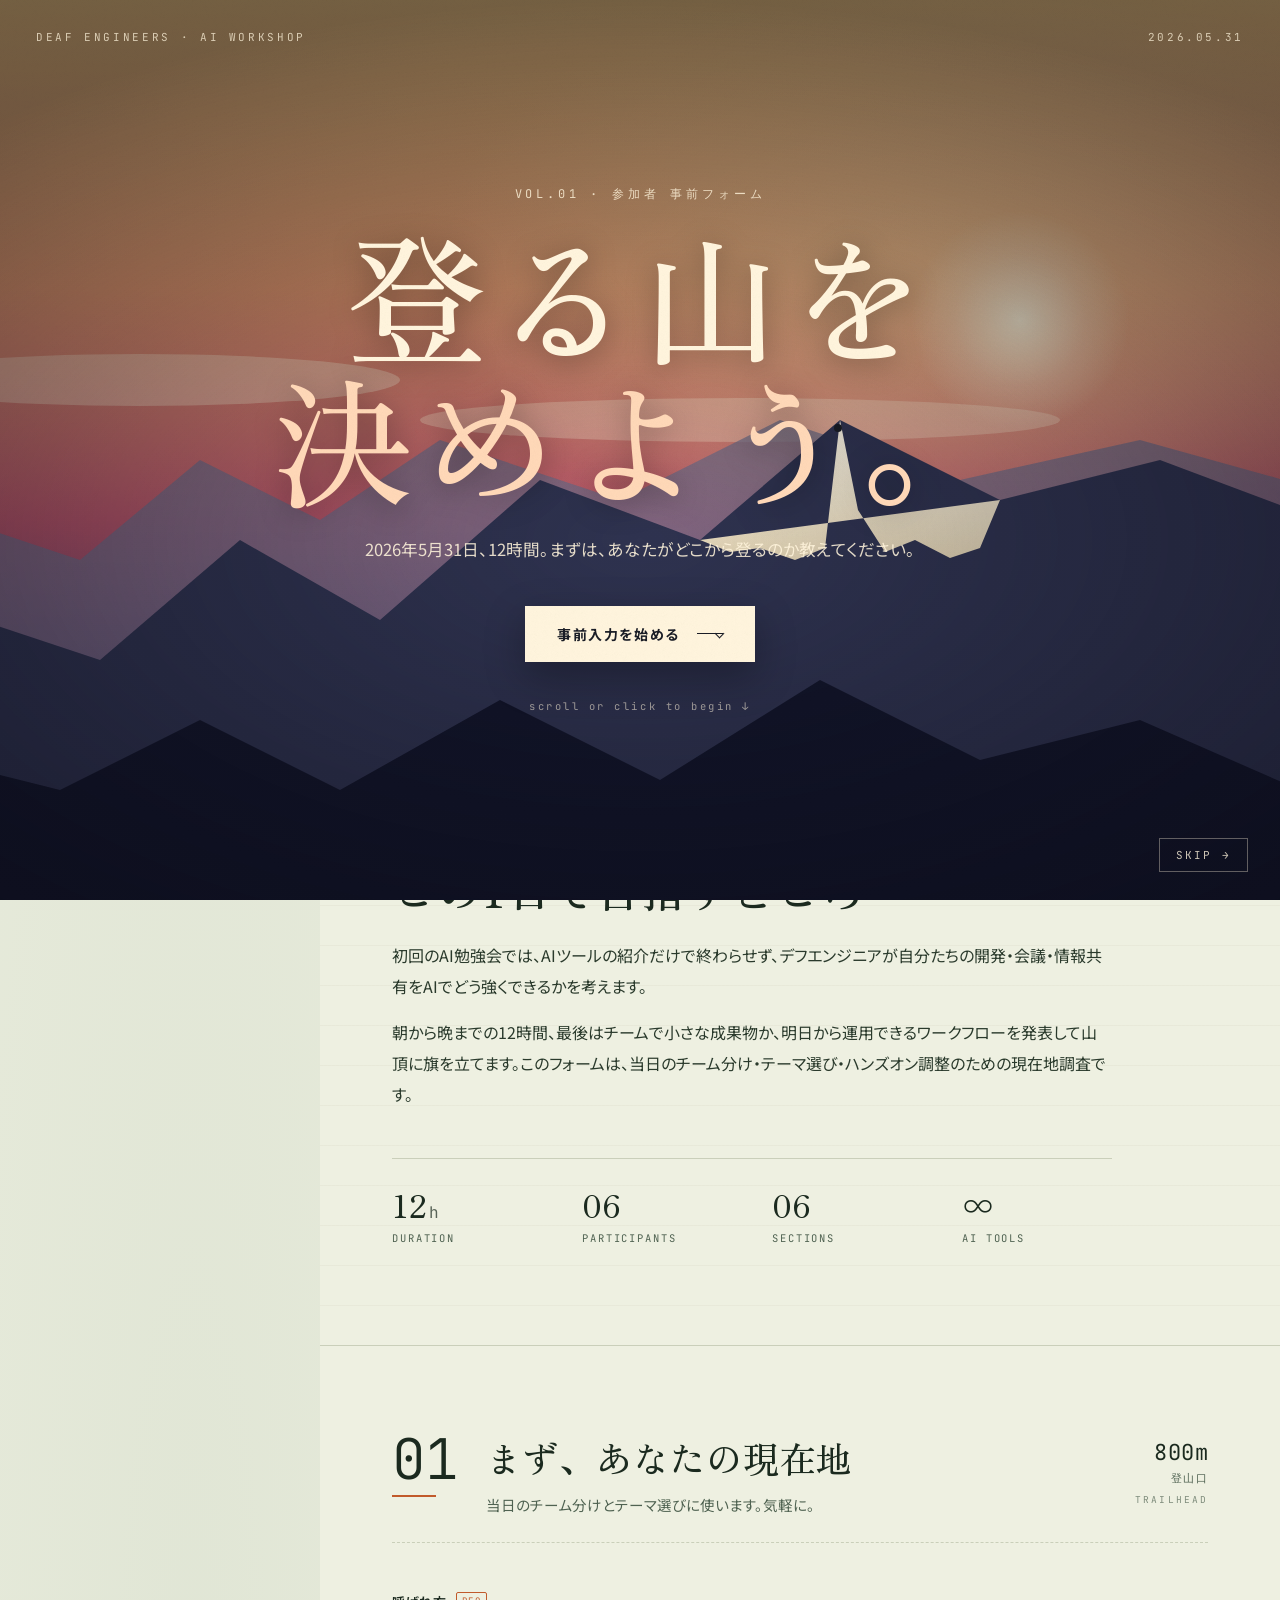
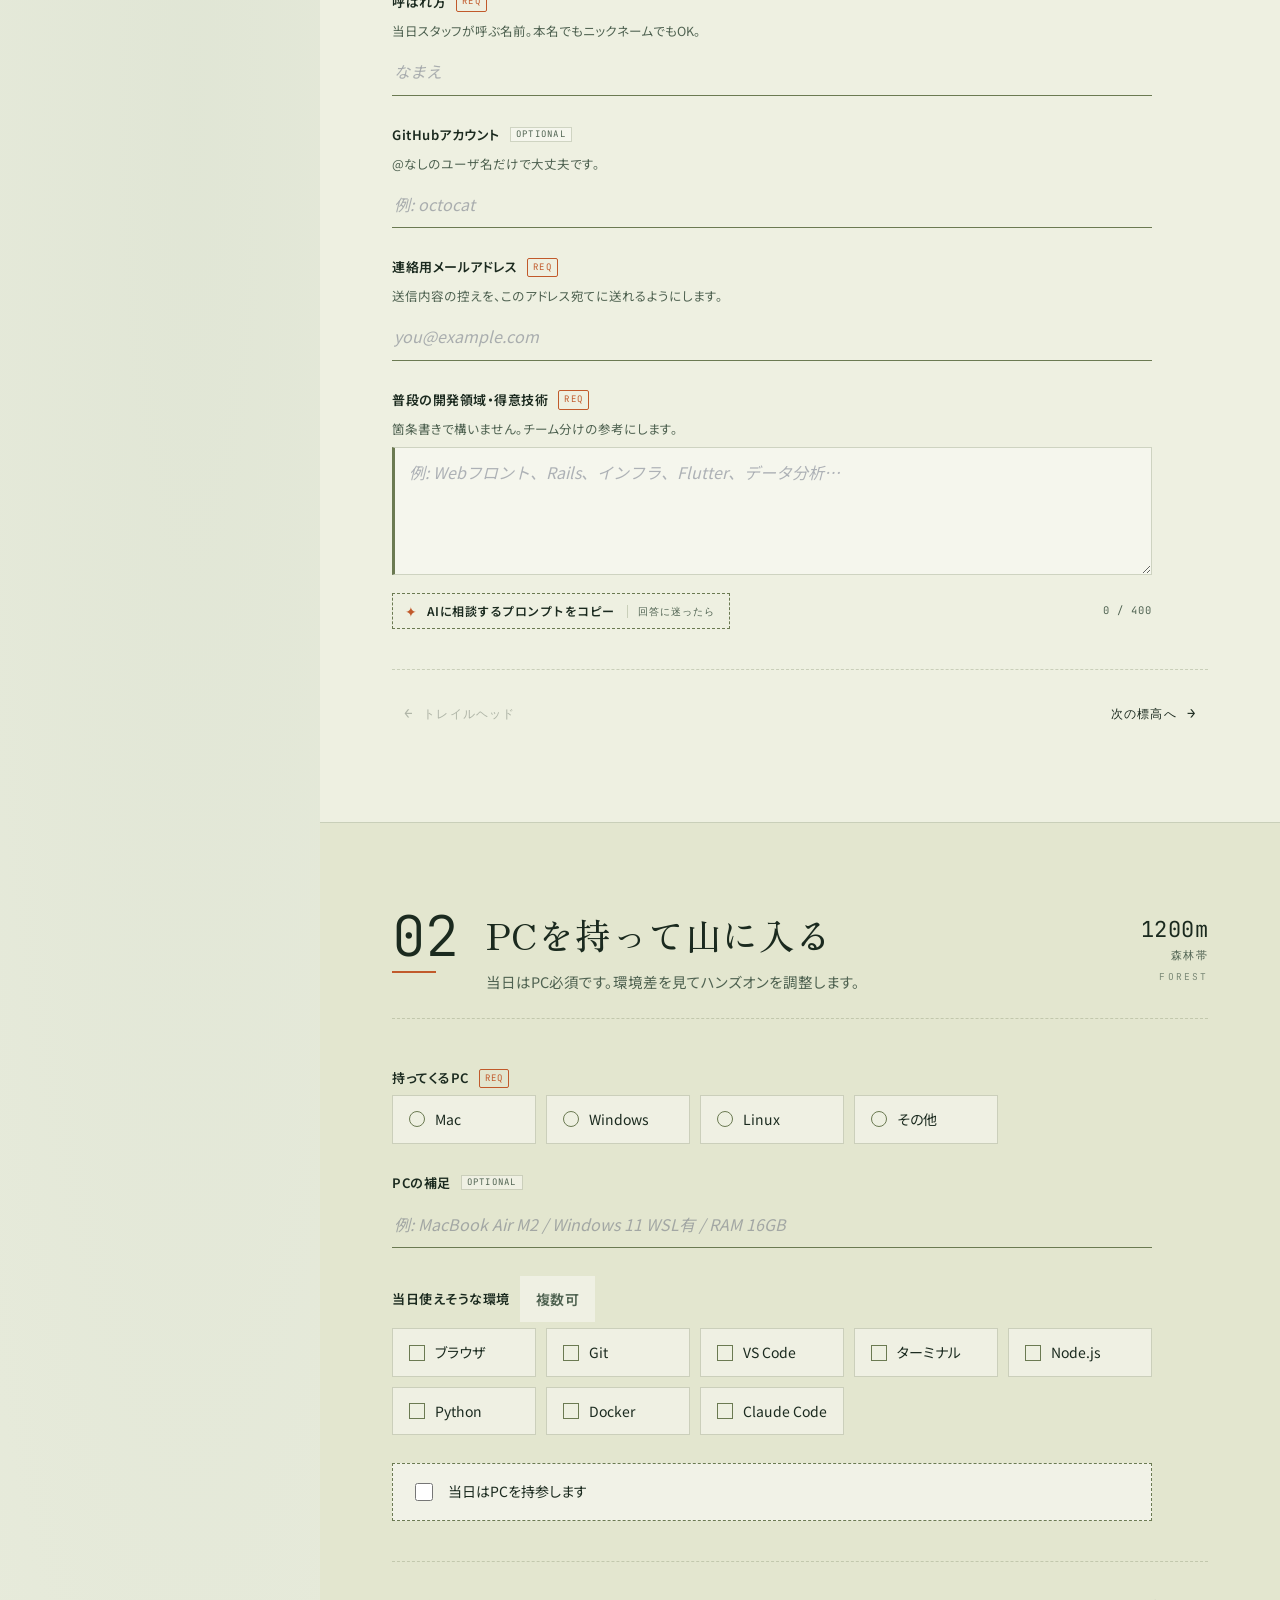
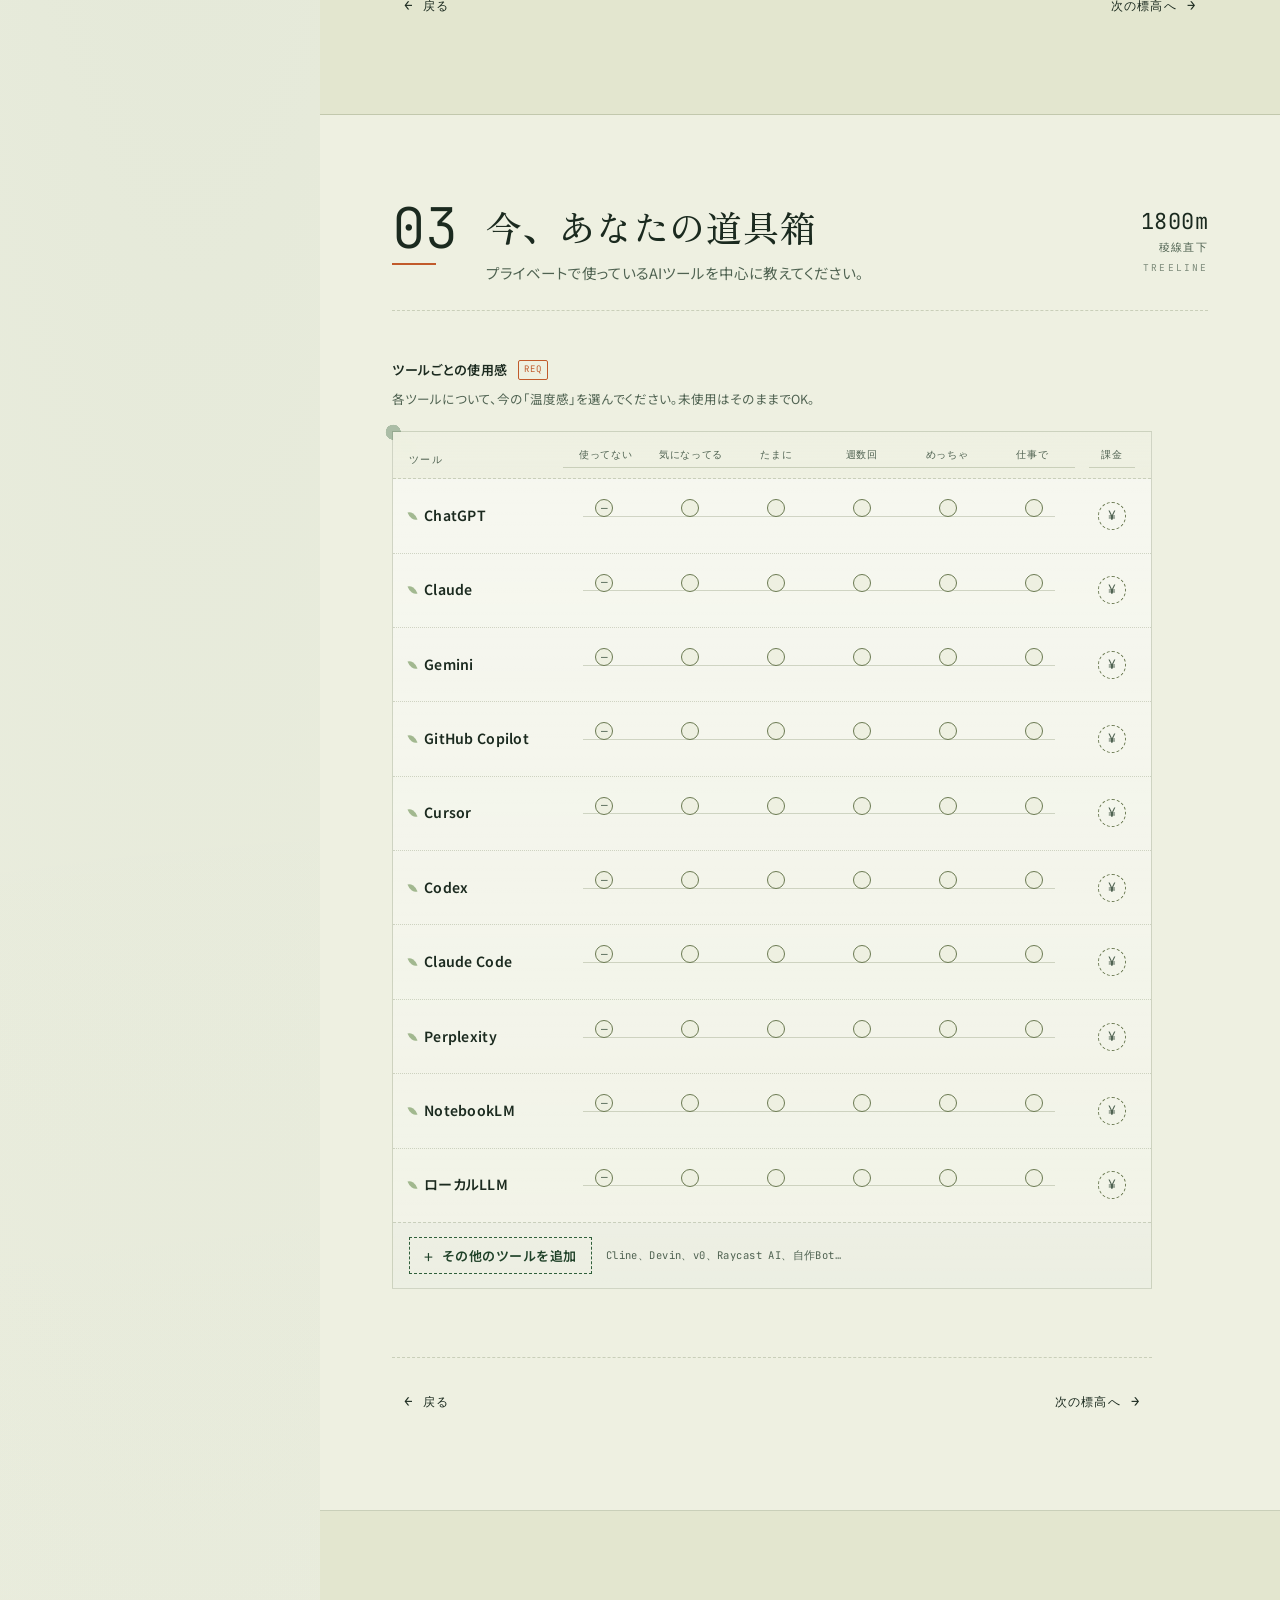
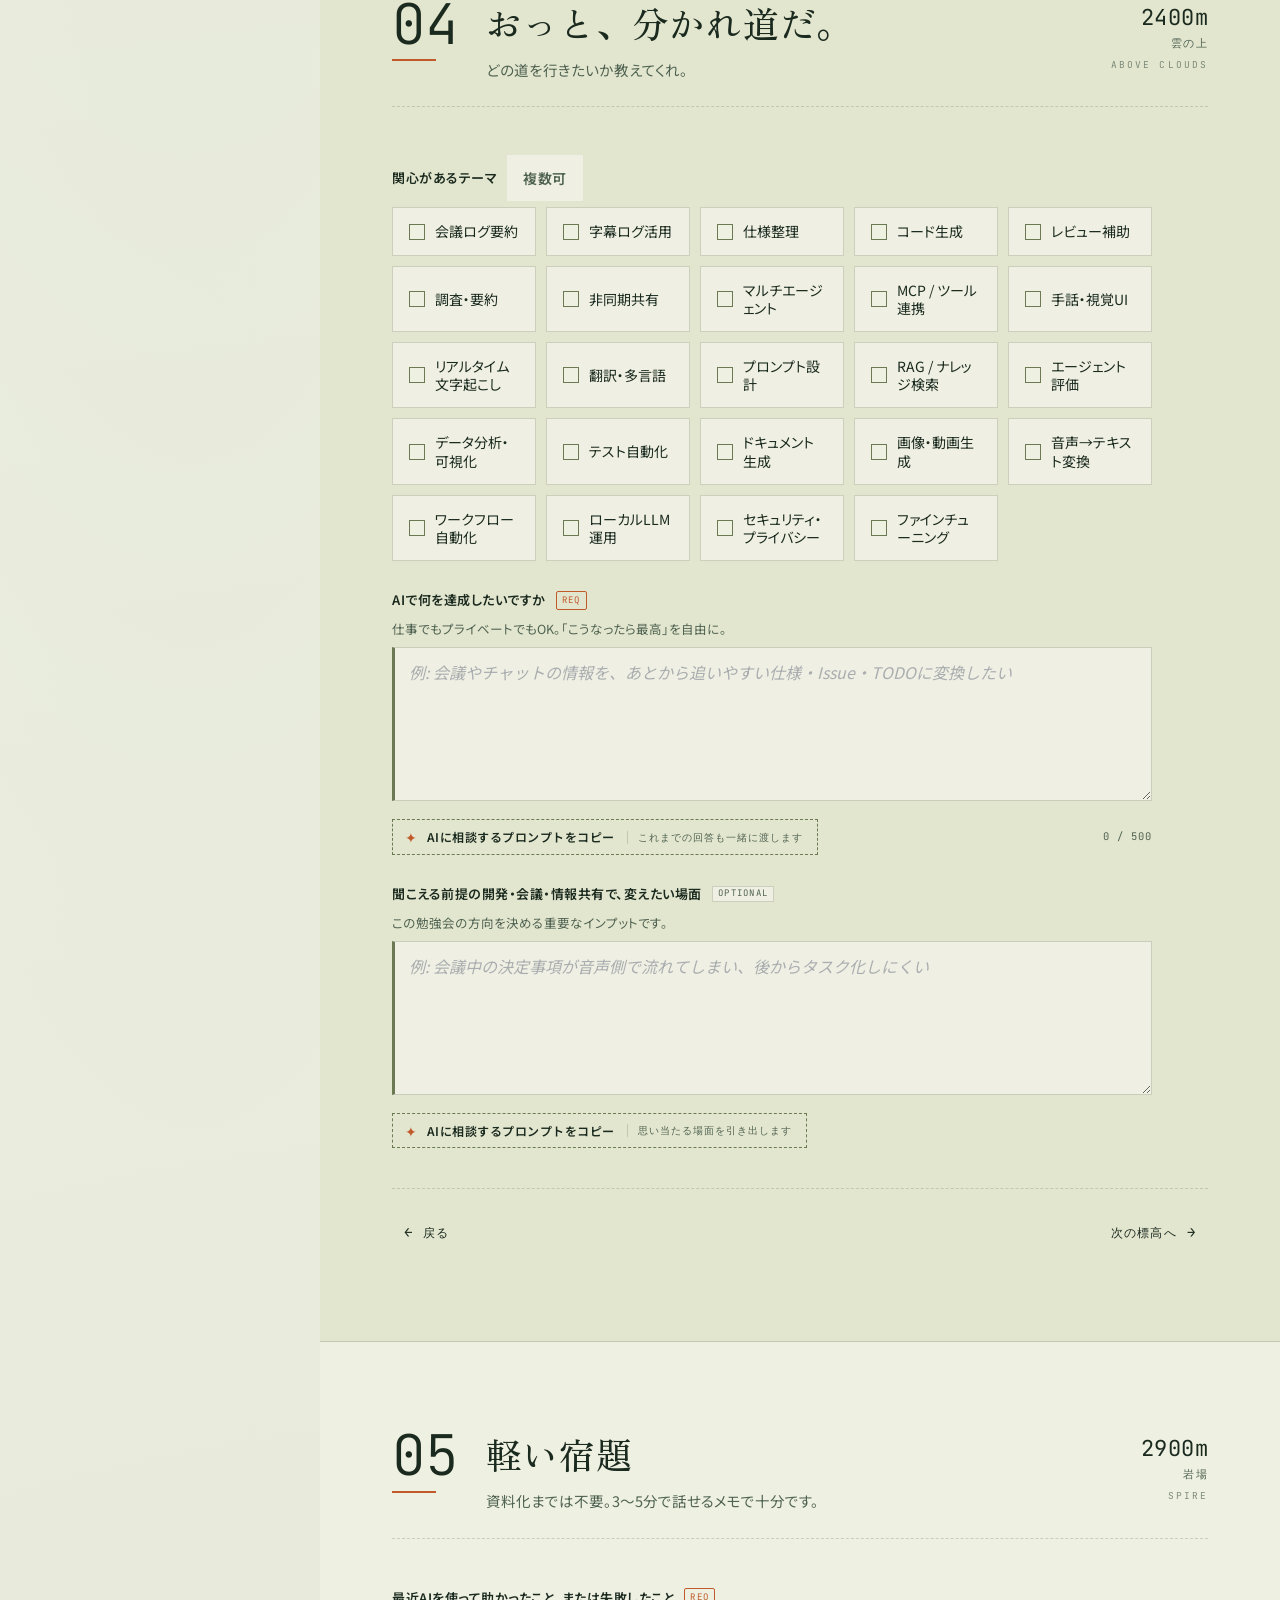
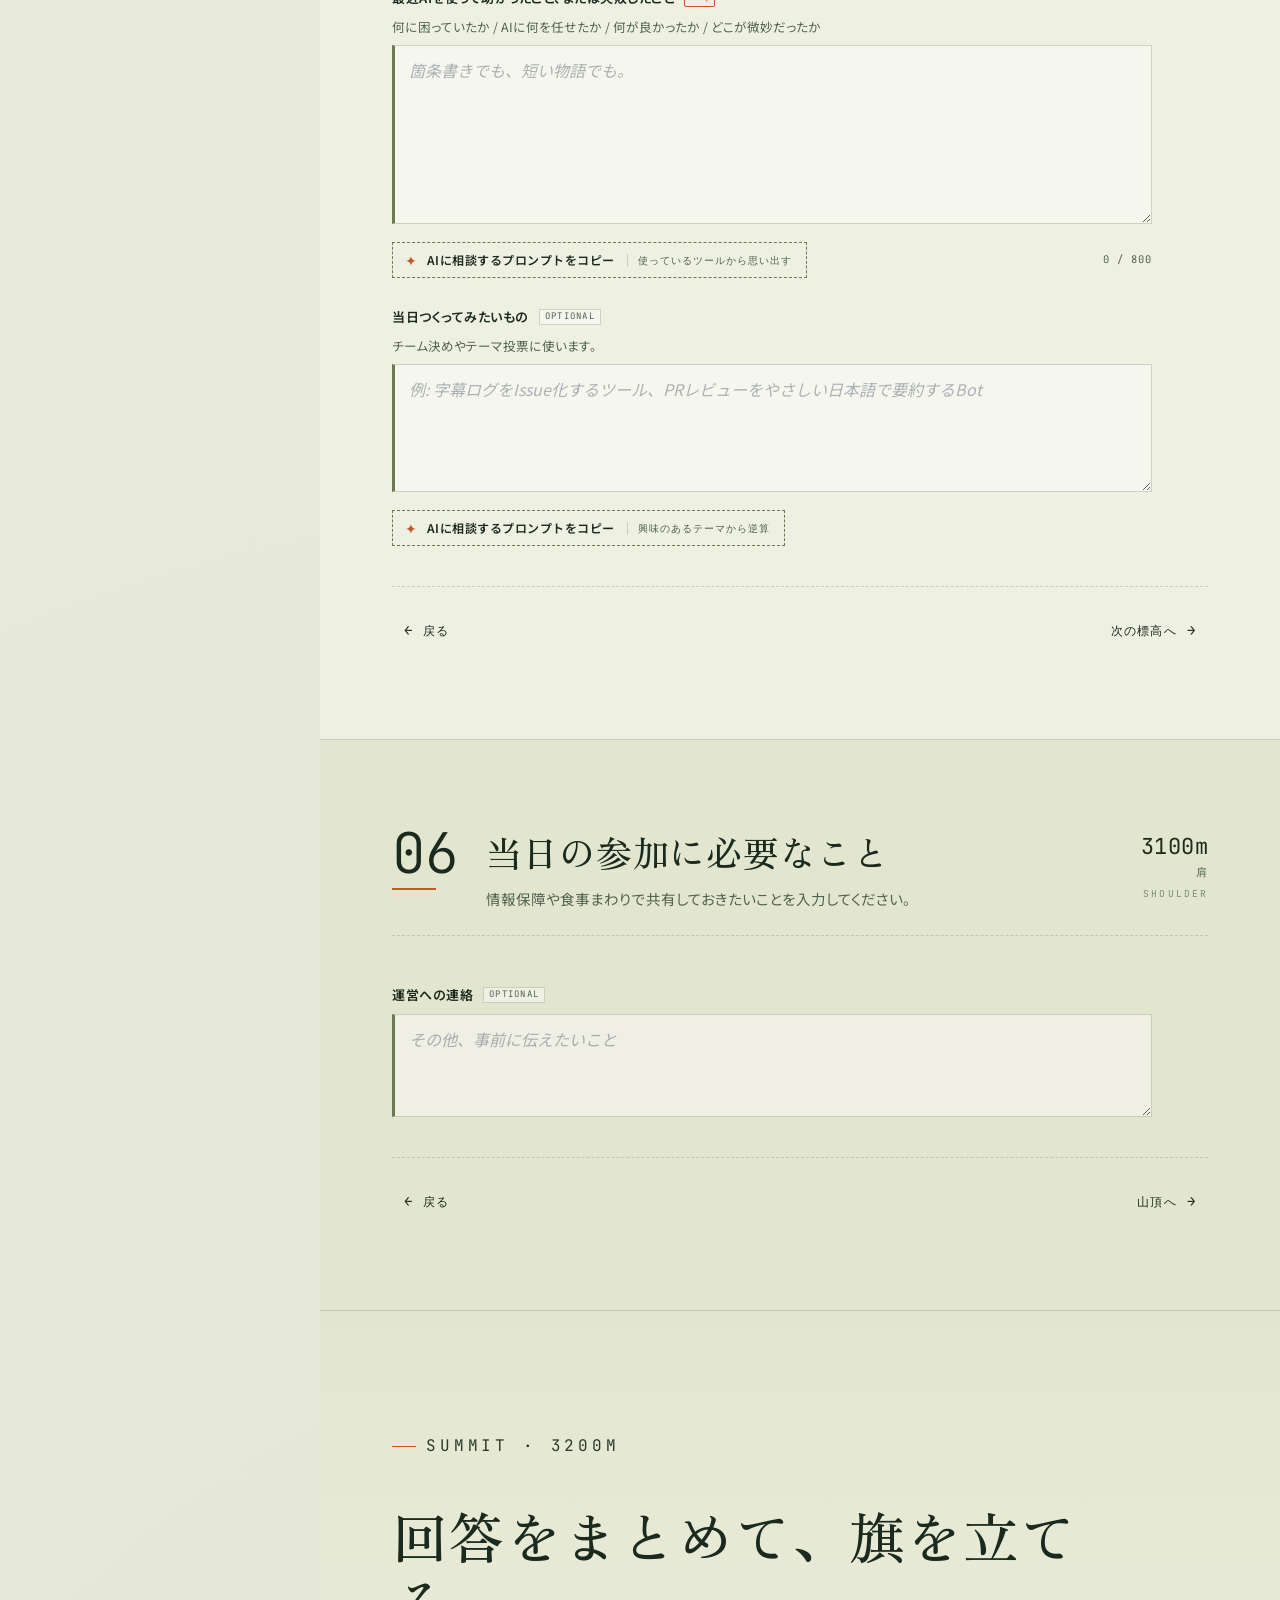
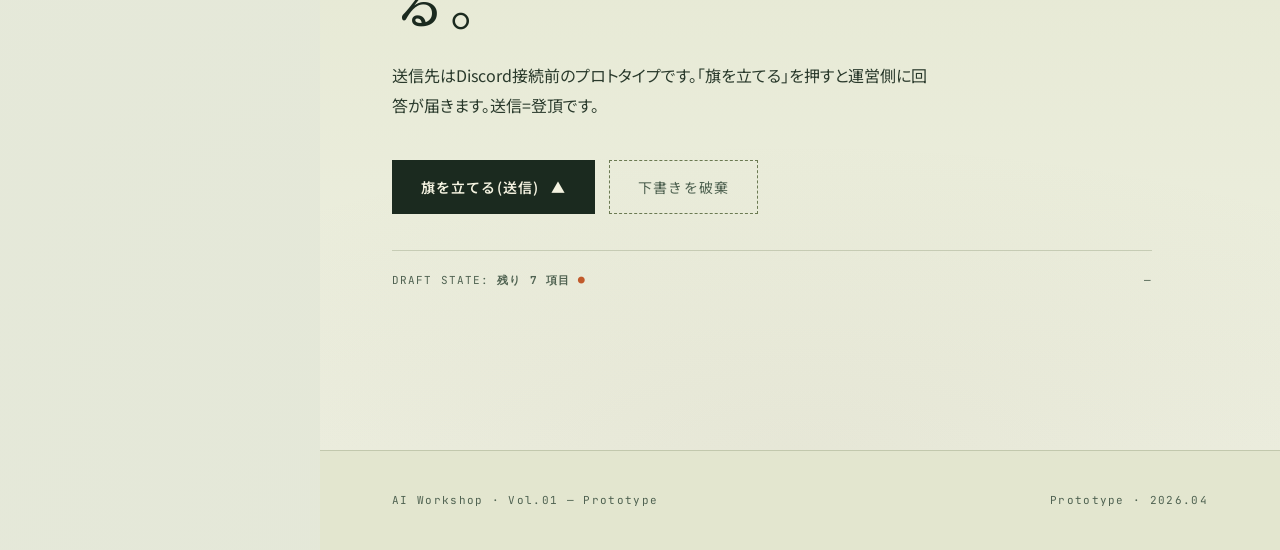
==== index.html @ 81737ceb "Initial public Pages structure" ====
<!doctype html>
<html lang="ja">
  <head>
    <meta charset="utf-8" />
    <meta name="viewport" content="width=device-width, initial-scale=1" />
    <title>AI勉強会 事前フォーム — 登る山を決めよう</title>
    <meta name="description" content="2026年5月31日開催のAI勉強会に向けた参加者プロフィールと事前宿題フォーム" />
    <link rel="preconnect" href="https://fonts.googleapis.com" />
    <link rel="preconnect" href="https://fonts.gstatic.com" crossorigin />
    <link rel="stylesheet" href="https://fonts.googleapis.com/css2?family=Zen+Old+Mincho:wght@400;500;600;700&family=Noto+Sans+JP:wght@300;400;500;600;700&family=JetBrains+Mono:wght@300;400;500&display=swap" />
    <link rel="stylesheet" href="assets/styles.css" />
  </head>
  <body data-time="dawn" data-motion="full" data-map="on">

    <!-- ==========================================================
         SPLASH — first-view big mountain
         ========================================================== -->
    <div class="splash" id="splash" aria-hidden="false">
      <div class="splash-sky" aria-hidden="true"></div>
      <svg class="splash-peaks" viewBox="0 0 1600 900" preserveAspectRatio="xMidYMax slice" aria-hidden="true">
        <!-- sun -->
        <circle class="sp-sun" cx="1180" cy="320" r="110" fill="url(#sp-sun-g)" />
        <defs>
          <radialGradient id="sp-sun-g">
            <stop offset="0%" stop-color="#fff4d8" stop-opacity="0.95"/>
            <stop offset="60%" stop-color="#fff4d8" stop-opacity="0.3"/>
            <stop offset="100%" stop-color="#fff4d8" stop-opacity="0"/>
          </radialGradient>
          <linearGradient id="sp-snow" x1="0" y1="0" x2="0" y2="1">
            <stop offset="0%" stop-color="#fff9ea"/>
            <stop offset="100%" stop-color="#e6d7b7"/>
          </linearGradient>
        </defs>
        <!-- far clouds -->
        <ellipse cx="300" cy="380" rx="260" ry="26" fill="rgba(255,244,216,0.35)"/>
        <ellipse cx="900" cy="420" rx="320" ry="22" fill="rgba(255,244,216,0.3)"/>
        <!-- far ridge -->
        <path class="sp-ridge sp-far" d="M0 600 L120 520 L240 560 L360 460 L480 520 L600 440 L780 500 L940 420 L1120 480 L1300 440 L1480 490 L1600 460 L1600 900 L0 900 Z"/>
        <!-- mid ridge (big mountain) -->
        <path class="sp-ridge sp-mid" d="M0 720 L140 620 L260 660 L400 540 L540 620 L700 480 L860 540 L1000 420 L1160 500 L1320 460 L1480 520 L1600 500 L1600 900 L0 900 Z"/>
        <!-- snowcap on the biggest peak (around x=1000, y=420) -->
        <path class="sp-snow" d="M860 540 L890 552 L920 548 L955 560 L985 548 L1000 420 L1018 510 L1045 552 L1075 540 L1110 558 L1140 548 L1160 500 Z" fill="url(#sp-snow)"/>
        <!-- near ridge -->
        <path class="sp-ridge sp-near" d="M0 820 L100 760 L220 790 L360 720 L500 790 L660 700 L820 780 L980 680 L1140 760 L1300 720 L1460 790 L1600 760 L1600 900 L0 900 Z"/>
        <!-- tiny climber dot near summit -->
        <circle class="sp-climber" cx="998" cy="428" r="4" fill="#1a1d26"/>
      </svg>

      <div class="splash-scrim" aria-hidden="true"></div>

      <div class="splash-topbar" aria-hidden="true">
        <span>DEAF ENGINEERS · AI WORKSHOP</span>
        <span>2026.05.31</span>
      </div>

      <div class="splash-content">
        <p class="splash-kicker" id="sp-k">VOL.01 · 参加者 事前フォーム</p>
        <h1 class="splash-title" id="sp-t">
          <span class="sp-l sp-l1">登る</span><span class="sp-l sp-l2">山を</span><span class="sp-l sp-l3">決めよう。</span>
        </h1>
        <p class="splash-lede" id="sp-p">
          2026年5月31日、12時間。まずは、あなたがどこから登るのか教えてください。
        </p>
        <button class="splash-cta" id="sp-cta" type="button">
          <span>事前入力を始める</span>
          <span class="splash-arrow" aria-hidden="true"></span>
        </button>
        <p class="splash-hint" id="sp-h">scroll or click to begin ↓</p>
      </div>

      <button class="splash-skip" id="sp-skip" type="button" aria-label="スキップ">SKIP →</button>
    </div>

    <div class="shell">

      <!-- ==========================================================
           LEFT — Route map
           ========================================================== -->
      <aside class="map-rail" aria-label="ルート地図">
        <div class="map-head">
          <span><span class="nib"></span>ROUTE MAP</span>
          <span class="coord">N 35°41′ / E 139°41′</span>
        </div>

        <div class="map-progress" aria-hidden="true">
          <span id="mobile-progress-label">STEP 00 / 06 — Base</span>
          <div class="bar"><span id="mobile-progress-bar"></span></div>
        </div>

        <svg class="map-svg" viewBox="0 0 260 560" preserveAspectRatio="xMidYMid meet" aria-hidden="true" id="route-svg">
          <!-- topographic rings (decorative) -->
          <g stroke="rgba(138,122,92,0.22)" fill="none" stroke-width="0.7">
            <ellipse cx="130" cy="90" rx="52" ry="28"/>
            <ellipse cx="130" cy="90" rx="38" ry="20"/>
            <ellipse cx="130" cy="90" rx="24" ry="12"/>
            <ellipse cx="130" cy="90" rx="12" ry="6"/>
          </g>
          <g stroke="rgba(138,122,92,0.14)" fill="none" stroke-width="0.6" stroke-dasharray="1 3">
            <path d="M 20 530 Q 80 500 130 430"/>
            <path d="M 240 530 Q 180 500 130 430"/>
          </g>

          <!-- climbing route (dashed planned) -->
          <path class="route-path" id="planned-route"
                d="M 40 530 L 70 470 L 105 410 L 135 345 L 165 280 L 195 215 L 150 150 L 130 90" />
          <!-- traced progress -->
          <path class="route-trace" id="trace-route"
                d="M 40 530 L 70 470 L 105 410 L 135 345 L 165 280 L 195 215 L 150 150 L 130 90" />

          <!-- stations 0..6 -->
          <g id="stations">
            <!-- Base camp -->
            <g class="station" data-step="0" transform="translate(40 530)">
              <circle class="outer" r="8"/><circle class="inner" r="3"/>
              <text x="14" y="-6">600M</text>
              <text x="14" y="6" class="label">Base Camp</text>
            </g>
            <g class="station" data-step="1" transform="translate(70 470)">
              <circle class="outer" r="7"/><circle class="inner" r="2.5"/>
              <text x="14" y="-4">800M</text>
              <text x="14" y="6" class="label">01 現在地</text>
            </g>
            <g class="station" data-step="2" transform="translate(105 410)">
              <circle class="outer" r="7"/><circle class="inner" r="2.5"/>
              <text x="14" y="-4">1200M</text>
              <text x="14" y="6" class="label">02 装備</text>
            </g>
            <g class="station" data-step="3" transform="translate(135 345)">
              <circle class="outer" r="7"/><circle class="inner" r="2.5"/>
              <text x="14" y="-4">1800M</text>
              <text x="14" y="6" class="label">03 道具</text>
            </g>
            <g class="station" data-step="4" transform="translate(165 280)">
              <circle class="outer" r="7"/><circle class="inner" r="2.5"/>
              <text x="14" y="-4">2400M</text>
              <text x="14" y="6" class="label">04 分かれ道</text>
            </g>
            <g class="station" data-step="5" transform="translate(195 215)">
              <circle class="outer" r="7"/><circle class="inner" r="2.5"/>
              <text x="-44" y="-4">2900M</text>
              <text x="-44" y="6" class="label">05 宿題</text>
            </g>
            <g class="station" data-step="6" transform="translate(150 150)">
              <circle class="outer" r="7"/><circle class="inner" r="2.5"/>
              <text x="-58" y="-4">3100M</text>
              <text x="-58" y="6" class="label">06 当日準備</text>
            </g>
            <!-- summit -->
            <g class="station" data-step="7" transform="translate(130 90)">
              <circle class="outer" r="9"/><circle class="inner" r="3"/>
              <text x="14" y="-6">3200M</text>
              <text x="14" y="6" class="label">Summit</text>
              <g class="summit-flag" id="summit-flag" transform="translate(0 -10)">
                <line class="pole" x1="0" y1="0" x2="0" y2="-22"/>
                <polygon class="cloth" points="0,-22 16,-18 0,-14"/>
              </g>
            </g>
          </g>

          <!-- climber marker -->
          <g class="climber" id="climber" transform="translate(40 530)">
            <circle class="pack" cx="0" cy="-2" r="5"/>
            <circle class="body" cx="0" cy="-10" r="3"/>
          </g>
        </svg>

        <div class="map-legend">
          <div class="kv"><span>DATE</span><b>05.31</b></div>
          <div class="kv"><span>DURATION</span><b>12H</b></div>
          <div class="kv"><span>CREW</span><b><span id="crew-count">0</span> / 6</b></div>
          <div class="kv"><span>TZ</span><b>JST+9</b></div>
        </div>
      </aside>

      <!-- ==========================================================
           RIGHT — Main
           ========================================================== -->
      <div class="main-col">

        <!-- HERO -->
        <header class="hero" aria-label="AI勉強会の導入">
          <div class="sky" aria-hidden="true"></div>
          <div class="peaks" aria-hidden="true">
            <svg viewBox="0 0 1200 400" preserveAspectRatio="none">
              <!-- far ridges -->
              <path d="M0 320 L140 240 L240 280 L360 200 L480 260 L620 180 L760 240 L900 170 L1040 220 L1200 180 L1200 400 L0 400 Z" fill="var(--peak-far)" opacity="0.55"/>
              <!-- mid ridges -->
              <path d="M0 360 L100 300 L220 340 L340 260 L460 320 L580 250 L720 310 L860 240 L1000 300 L1140 260 L1200 280 L1200 400 L0 400 Z" fill="var(--peak-mid)" opacity="0.85"/>
              <!-- near ridges -->
              <path d="M0 400 L80 360 L180 380 L300 330 L420 370 L540 320 L660 360 L800 300 L940 350 L1080 310 L1200 340 L1200 400 L0 400 Z" fill="var(--peak-near)"/>
              <!-- snow caps -->
              <path d="M580 250 L594 256 L606 254 L616 259 L628 251 L640 258 L650 253 L660 259 L672 253 L680 258 L720 310 Z" fill="var(--snow)" opacity="0.85"/>
              <path d="M860 240 L874 246 L884 244 L896 249 L908 244 L918 250 L926 246 L938 250 L948 247 L1000 300 Z" fill="var(--snow)" opacity="0.85"/>
            </svg>
          </div>

          <nav class="topbar" aria-label="開催情報">
            <span class="brand">
              <svg class="brand-mark" viewBox="0 0 20 20" aria-hidden="true">
                <path d="M2 17 L7 8 L10 12 L14 5 L18 17 Z" fill="currentColor"/>
                <circle cx="15" cy="3.5" r="1.5" fill="var(--route)"/>
              </svg>
              <span>Deaf Engineers AI Workshop</span>
            </span>
            <span class="date-block">
              2026.05.31 SUN
              <small>9:00 — 21:00 JST</small>
            </span>
          </nav>

          <div class="hero-copy">
            <p class="kicker">AI Workshop · Vol.01 · 参加者 事前フォーム</p>
            <h1>登る<span class="r">山</span>を<br/>決めよう。</h1>
            <p class="lede">
              マルチエージェントで開発ワークフローを自分たちで作ろう。<br/>
              まずはあなたと登る山を決めたい。
            </p>

            <div class="hero-meta" role="list">
              <div class="hm-item" role="listitem">
                <span class="hm-label">WHEN</span>
                <span class="hm-value">2026 / 05 / 31  Sun</span>
              </div>
              <div class="hm-item" role="listitem">
                <span class="hm-label">DURATION</span>
                <span class="hm-value">09:00 — 21:00</span>
              </div>
              <div class="hm-item" role="listitem">
                <span class="hm-label">APPLIED</span>
                <span class="hm-value"><span id="crew-count-hero">0</span> / 6 engineers</span>
              </div>
              <div class="hm-item" role="listitem">
                <span class="hm-label">BRING</span>
                <span class="hm-value">Your PC</span>
              </div>
            </div>

            <a class="hero-action" href="#step-1" data-jump="1">
              <span>事前入力を始める</span>
              <span class="arrow" aria-hidden="true"></span>
            </a>
          </div>
        </header>

        <!-- INTRO -->
        <section class="intro">
          <div class="intro-inner">
            <p class="section-label">The Mountain</p>
            <h2>この1日で目指すところ</h2>
            <p>
              初回のAI勉強会では、AIツールの紹介だけで終わらせず、デフエンジニアが自分たちの開発・会議・情報共有をAIでどう強くできるかを考えます。
            </p>
            <p>
              朝から晩までの12時間、最後はチームで小さな成果物か、明日から運用できるワークフローを発表して山頂に旗を立てます。このフォームは、当日のチーム分け・テーマ選び・ハンズオン調整のための現在地調査です。
            </p>

            <div class="intro-stats">
              <div class="stat"><span class="n">12<small>h</small></span><span class="l">Duration</span></div>
              <div class="stat"><span class="n">06</span><span class="l">Participants</span></div>
              <div class="stat"><span class="n">06</span><span class="l">Sections</span></div>
              <div class="stat"><span class="n">∞</span><span class="l">AI Tools</span></div>
            </div>
          </div>
        </section>

        <!-- FORM FLOW -->
        <form id="workshop-form" class="form-flow" autocomplete="on" novalidate>

          <!-- STEP 01 -->
          <section class="form-step" id="step-1" data-step="1">
            <div class="step-head">
              <div class="step-number">01</div>
              <div class="step-title">
                <h2>まず、あなたの現在地</h2>
                <p>当日のチーム分けとテーマ選びに使います。気軽に。</p>
              </div>
              <div class="step-altitude">
                <b>800m</b>
                <span>登山口</span>
                <span class="alt-band">Trailhead</span>
              </div>
            </div>

            <div class="fields">
              <div class="field">
                <label class="label" for="f-name">呼ばれ方 <span class="req">REQ</span></label>
                <span class="hint">当日スタッフが呼ぶ名前。本名でもニックネームでもOK。</span>
                <input id="f-name" name="displayName" type="text" placeholder="なまえ" required />
                <div class="error-msg">入力してください</div>
              </div>

              <div class="field">
                <label class="label" for="f-github">GitHubアカウント <span class="opt">Optional</span></label>
                <span class="hint">@なしのユーザ名だけで大丈夫です。</span>
                <input id="f-github" name="github" type="text" placeholder="例: octocat" />
              </div>

              <div class="field">
                <label class="label" for="f-email">連絡用メールアドレス <span class="req">REQ</span></label>
                <span class="hint">送信内容の控えを、このアドレス宛てに送れるようにします。</span>
                <input id="f-email" name="email" type="email" placeholder="you@example.com" required />
                <div class="error-msg">メールアドレスを入力してください</div>
              </div>

              <div class="field" data-prompt="skills">
                <label class="label" for="f-skills">普段の開発領域・得意技術 <span class="req">REQ</span></label>
                <span class="hint">箇条書きで構いません。チーム分けの参考にします。</span>
                <textarea id="f-skills" name="skills" rows="4" placeholder="例: Webフロント、Rails、インフラ、Flutter、データ分析…" required></textarea>
                <div class="field-tools">
                  <button type="button" class="prompt-btn" data-prompt-for="skills">
                    <span class="pb-icon" aria-hidden="true">✦</span>
                    <span class="pb-label">AIに相談するプロンプトをコピー</span>
                    <span class="pb-hint">回答に迷ったら</span>
                  </button>
                  <div class="counter"><span class="now">0</span> / 400</div>
                </div>
                <div class="error-msg">入力してください</div>
              </div>
            </div>

            <div class="step-nav">
              <button type="button" class="prev" disabled>トレイルヘッド</button>
              <button type="button" class="next" data-jump="2">次の標高へ</button>
            </div>
          </section>

          <!-- STEP 02 -->
          <section class="form-step" id="step-2" data-step="2">
            <div class="step-head">
              <div class="step-number">02</div>
              <div class="step-title">
                <h2>PCを持って山に入る</h2>
                <p>当日はPC必須です。環境差を見てハンズオンを調整します。</p>
              </div>
              <div class="step-altitude">
                <b>1200m</b>
                <span>森林帯</span>
                <span class="alt-band">Forest</span>
              </div>
            </div>

            <div class="fields">
              <fieldset>
                <legend>持ってくるPC <span class="req">REQ</span></legend>
                <div class="option-grid">
                  <label class="opt radio"><input type="radio" name="pcType" value="Mac" required /><span class="box"></span>Mac</label>
                  <label class="opt radio"><input type="radio" name="pcType" value="Windows" /><span class="box"></span>Windows</label>
                  <label class="opt radio"><input type="radio" name="pcType" value="Linux" /><span class="box"></span>Linux</label>
                  <label class="opt radio"><input type="radio" name="pcType" value="Other" /><span class="box"></span>その他</label>
                </div>
              </fieldset>

              <div class="field">
                <label class="label" for="f-pcdetail">PCの補足 <span class="opt">Optional</span></label>
                <input id="f-pcdetail" name="pcDetail" type="text" placeholder="例: MacBook Air M2 / Windows 11 WSL有 / RAM 16GB" />
              </div>

              <fieldset>
                <legend>当日使えそうな環境 <span class="opt" style="border:none;color:var(--ink-soft);">複数可</span></legend>
                <div class="check-grid">
                  <label class="opt check"><input type="checkbox" name="environment" value="Browser" /><span class="box"></span>ブラウザ</label>
                  <label class="opt check"><input type="checkbox" name="environment" value="Git" /><span class="box"></span>Git</label>
                  <label class="opt check"><input type="checkbox" name="environment" value="VS Code" /><span class="box"></span>VS Code</label>
                  <label class="opt check"><input type="checkbox" name="environment" value="Terminal" /><span class="box"></span>ターミナル</label>
                  <label class="opt check"><input type="checkbox" name="environment" value="Node.js" /><span class="box"></span>Node.js</label>
                  <label class="opt check"><input type="checkbox" name="environment" value="Python" /><span class="box"></span>Python</label>
                  <label class="opt check"><input type="checkbox" name="environment" value="Docker" /><span class="box"></span>Docker</label>
                  <label class="opt check"><input type="checkbox" name="environment" value="Claude Code" /><span class="box"></span>Claude Code</label>
                </div>
              </fieldset>

              <label class="confirm">
                <input name="pcRequired" type="checkbox" required />
                <span>当日はPCを持参します</span>
              </label>
            </div>

            <div class="step-nav">
              <button type="button" class="prev" data-jump="1">戻る</button>
              <button type="button" class="next" data-jump="3">次の標高へ</button>
            </div>
          </section>

          <!-- STEP 03 -->
          <section class="form-step" id="step-3" data-step="3">
            <div class="step-head">
              <div class="step-number">03</div>
              <div class="step-title">
                <h2>今、あなたの道具箱</h2>
                <p>プライベートで使っているAIツールを中心に教えてください。</p>
              </div>
              <div class="step-altitude">
                <b>1800m</b>
                <span>稜線直下</span>
                <span class="alt-band">Treeline</span>
              </div>
            </div>

            <div class="fields">
              <div class="field">
                <label class="label">ツールごとの使用感 <span class="req">REQ</span></label>
                <span class="hint">各ツールについて、今の「温度感」を選んでください。未使用はそのままでOK。</span>

                <div class="tool-matrix" role="group" aria-label="ツールごとの使用感">
                  <div class="tool-matrix-head">
                    <span class="mh-tool">ツール</span>
                    <span class="mh-scale">
                      <span>使ってない</span>
                      <span>気になってる</span>
                      <span>たまに</span>
                      <span>週数回</span>
                      <span>めっちゃ</span>
                      <span>仕事で</span>
                    </span>
                    <span class="mh-paid" title="課金しているか(任意)">課金</span>
                  </div>

                  <div class="tool-rows">
                  <div class="tool-row" data-tool="ChatGPT">
                    <span class="tr-name">ChatGPT</span>
                    <div class="tr-scale" role="radiogroup" aria-label="ChatGPT の使用感">
                      <label class="lv lv0"><input type="radio" name="usage_ChatGPT" value="none" checked /><span class="dot"></span><span class="lv-label">使ってない</span></label>
                      <label class="lv lv1"><input type="radio" name="usage_ChatGPT" value="curious" /><span class="dot"></span><span class="lv-label">気になってる</span></label>
                      <label class="lv lv2"><input type="radio" name="usage_ChatGPT" value="occasional" /><span class="dot"></span><span class="lv-label">たまに</span></label>
                      <label class="lv lv3"><input type="radio" name="usage_ChatGPT" value="weekly" /><span class="dot"></span><span class="lv-label">週数回</span></label>
                      <label class="lv lv4"><input type="radio" name="usage_ChatGPT" value="heavy" /><span class="dot"></span><span class="lv-label">めっちゃ</span></label>
                      <label class="lv lv5"><input type="radio" name="usage_ChatGPT" value="work" /><span class="dot"></span><span class="lv-label">仕事で</span></label>
                    </div>
                    <label class="tr-paid" title="課金している(任意)">
                      <input type="checkbox" name="paid_ChatGPT" value="yes" />
                      <span class="paid-chip" aria-hidden="true">¥</span>
                      <span class="sr-only">ChatGPT に課金している</span>
                    </label>
                  </div>

                  <div class="tool-row" data-tool="Claude">
                    <span class="tr-name">Claude</span>
                    <div class="tr-scale" role="radiogroup" aria-label="Claude の使用感">
                      <label class="lv lv0"><input type="radio" name="usage_Claude" value="none" checked /><span class="dot"></span><span class="lv-label">使ってない</span></label>
                      <label class="lv lv1"><input type="radio" name="usage_Claude" value="curious" /><span class="dot"></span><span class="lv-label">気になってる</span></label>
                      <label class="lv lv2"><input type="radio" name="usage_Claude" value="occasional" /><span class="dot"></span><span class="lv-label">たまに</span></label>
                      <label class="lv lv3"><input type="radio" name="usage_Claude" value="weekly" /><span class="dot"></span><span class="lv-label">週数回</span></label>
                      <label class="lv lv4"><input type="radio" name="usage_Claude" value="heavy" /><span class="dot"></span><span class="lv-label">めっちゃ</span></label>
                      <label class="lv lv5"><input type="radio" name="usage_Claude" value="work" /><span class="dot"></span><span class="lv-label">仕事で</span></label>
                    </div>
                    <label class="tr-paid" title="課金している(任意)">
                      <input type="checkbox" name="paid_Claude" value="yes" />
                      <span class="paid-chip" aria-hidden="true">¥</span>
                      <span class="sr-only">Claude に課金している</span>
                    </label>
                  </div>

                  <div class="tool-row" data-tool="Gemini">
                    <span class="tr-name">Gemini</span>
                    <div class="tr-scale" role="radiogroup" aria-label="Gemini の使用感">
                      <label class="lv lv0"><input type="radio" name="usage_Gemini" value="none" checked /><span class="dot"></span><span class="lv-label">使ってない</span></label>
                      <label class="lv lv1"><input type="radio" name="usage_Gemini" value="curious" /><span class="dot"></span><span class="lv-label">気になってる</span></label>
                      <label class="lv lv2"><input type="radio" name="usage_Gemini" value="occasional" /><span class="dot"></span><span class="lv-label">たまに</span></label>
                      <label class="lv lv3"><input type="radio" name="usage_Gemini" value="weekly" /><span class="dot"></span><span class="lv-label">週数回</span></label>
                      <label class="lv lv4"><input type="radio" name="usage_Gemini" value="heavy" /><span class="dot"></span><span class="lv-label">めっちゃ</span></label>
                      <label class="lv lv5"><input type="radio" name="usage_Gemini" value="work" /><span class="dot"></span><span class="lv-label">仕事で</span></label>
                    </div>
                    <label class="tr-paid" title="課金している(任意)">
                      <input type="checkbox" name="paid_Gemini" value="yes" />
                      <span class="paid-chip" aria-hidden="true">¥</span>
                      <span class="sr-only">Gemini に課金している</span>
                    </label>
                  </div>

                  <div class="tool-row" data-tool="GitHub Copilot">
                    <span class="tr-name">GitHub Copilot</span>
                    <div class="tr-scale" role="radiogroup" aria-label="GitHub Copilot の使用感">
                      <label class="lv lv0"><input type="radio" name="usage_GitHubCopilot" value="none" checked /><span class="dot"></span><span class="lv-label">使ってない</span></label>
                      <label class="lv lv1"><input type="radio" name="usage_GitHubCopilot" value="curious" /><span class="dot"></span><span class="lv-label">気になってる</span></label>
                      <label class="lv lv2"><input type="radio" name="usage_GitHubCopilot" value="occasional" /><span class="dot"></span><span class="lv-label">たまに</span></label>
                      <label class="lv lv3"><input type="radio" name="usage_GitHubCopilot" value="weekly" /><span class="dot"></span><span class="lv-label">週数回</span></label>
                      <label class="lv lv4"><input type="radio" name="usage_GitHubCopilot" value="heavy" /><span class="dot"></span><span class="lv-label">めっちゃ</span></label>
                      <label class="lv lv5"><input type="radio" name="usage_GitHubCopilot" value="work" /><span class="dot"></span><span class="lv-label">仕事で</span></label>
                    </div>
                    <label class="tr-paid" title="課金している(任意)">
                      <input type="checkbox" name="paid_GitHubCopilot" value="yes" />
                      <span class="paid-chip" aria-hidden="true">¥</span>
                      <span class="sr-only">GitHub Copilot に課金している</span>
                    </label>
                  </div>

                  <div class="tool-row" data-tool="Cursor">
                    <span class="tr-name">Cursor</span>
                    <div class="tr-scale" role="radiogroup" aria-label="Cursor の使用感">
                      <label class="lv lv0"><input type="radio" name="usage_Cursor" value="none" checked /><span class="dot"></span><span class="lv-label">使ってない</span></label>
                      <label class="lv lv1"><input type="radio" name="usage_Cursor" value="curious" /><span class="dot"></span><span class="lv-label">気になってる</span></label>
                      <label class="lv lv2"><input type="radio" name="usage_Cursor" value="occasional" /><span class="dot"></span><span class="lv-label">たまに</span></label>
                      <label class="lv lv3"><input type="radio" name="usage_Cursor" value="weekly" /><span class="dot"></span><span class="lv-label">週数回</span></label>
                      <label class="lv lv4"><input type="radio" name="usage_Cursor" value="heavy" /><span class="dot"></span><span class="lv-label">めっちゃ</span></label>
                      <label class="lv lv5"><input type="radio" name="usage_Cursor" value="work" /><span class="dot"></span><span class="lv-label">仕事で</span></label>
                    </div>
                    <label class="tr-paid" title="課金している(任意)">
                      <input type="checkbox" name="paid_Cursor" value="yes" />
                      <span class="paid-chip" aria-hidden="true">¥</span>
                      <span class="sr-only">Cursor に課金している</span>
                    </label>
                  </div>

                  <div class="tool-row" data-tool="Codex">
                    <span class="tr-name">Codex</span>
                    <div class="tr-scale" role="radiogroup" aria-label="Codex の使用感">
                      <label class="lv lv0"><input type="radio" name="usage_Codex" value="none" checked /><span class="dot"></span><span class="lv-label">使ってない</span></label>
                      <label class="lv lv1"><input type="radio" name="usage_Codex" value="curious" /><span class="dot"></span><span class="lv-label">気になってる</span></label>
                      <label class="lv lv2"><input type="radio" name="usage_Codex" value="occasional" /><span class="dot"></span><span class="lv-label">たまに</span></label>
                      <label class="lv lv3"><input type="radio" name="usage_Codex" value="weekly" /><span class="dot"></span><span class="lv-label">週数回</span></label>
                      <label class="lv lv4"><input type="radio" name="usage_Codex" value="heavy" /><span class="dot"></span><span class="lv-label">めっちゃ</span></label>
                      <label class="lv lv5"><input type="radio" name="usage_Codex" value="work" /><span class="dot"></span><span class="lv-label">仕事で</span></label>
                    </div>
                    <label class="tr-paid" title="課金している(任意)">
                      <input type="checkbox" name="paid_Codex" value="yes" />
                      <span class="paid-chip" aria-hidden="true">¥</span>
                      <span class="sr-only">Codex に課金している</span>
                    </label>
                  </div>

                  <div class="tool-row" data-tool="Claude Code">
                    <span class="tr-name">Claude Code</span>
                    <div class="tr-scale" role="radiogroup" aria-label="Claude Code の使用感">
                      <label class="lv lv0"><input type="radio" name="usage_ClaudeCode" value="none" checked /><span class="dot"></span><span class="lv-label">使ってない</span></label>
                      <label class="lv lv1"><input type="radio" name="usage_ClaudeCode" value="curious" /><span class="dot"></span><span class="lv-label">気になってる</span></label>
                      <label class="lv lv2"><input type="radio" name="usage_ClaudeCode" value="occasional" /><span class="dot"></span><span class="lv-label">たまに</span></label>
                      <label class="lv lv3"><input type="radio" name="usage_ClaudeCode" value="weekly" /><span class="dot"></span><span class="lv-label">週数回</span></label>
                      <label class="lv lv4"><input type="radio" name="usage_ClaudeCode" value="heavy" /><span class="dot"></span><span class="lv-label">めっちゃ</span></label>
                      <label class="lv lv5"><input type="radio" name="usage_ClaudeCode" value="work" /><span class="dot"></span><span class="lv-label">仕事で</span></label>
                    </div>
                    <label class="tr-paid" title="課金している(任意)">
                      <input type="checkbox" name="paid_ClaudeCode" value="yes" />
                      <span class="paid-chip" aria-hidden="true">¥</span>
                      <span class="sr-only">Claude Code に課金している</span>
                    </label>
                  </div>

                  <div class="tool-row" data-tool="Perplexity">
                    <span class="tr-name">Perplexity</span>
                    <div class="tr-scale" role="radiogroup" aria-label="Perplexity の使用感">
                      <label class="lv lv0"><input type="radio" name="usage_Perplexity" value="none" checked /><span class="dot"></span><span class="lv-label">使ってない</span></label>
                      <label class="lv lv1"><input type="radio" name="usage_Perplexity" value="curious" /><span class="dot"></span><span class="lv-label">気になってる</span></label>
                      <label class="lv lv2"><input type="radio" name="usage_Perplexity" value="occasional" /><span class="dot"></span><span class="lv-label">たまに</span></label>
                      <label class="lv lv3"><input type="radio" name="usage_Perplexity" value="weekly" /><span class="dot"></span><span class="lv-label">週数回</span></label>
                      <label class="lv lv4"><input type="radio" name="usage_Perplexity" value="heavy" /><span class="dot"></span><span class="lv-label">めっちゃ</span></label>
                      <label class="lv lv5"><input type="radio" name="usage_Perplexity" value="work" /><span class="dot"></span><span class="lv-label">仕事で</span></label>
                    </div>
                    <label class="tr-paid" title="課金している(任意)">
                      <input type="checkbox" name="paid_Perplexity" value="yes" />
                      <span class="paid-chip" aria-hidden="true">¥</span>
                      <span class="sr-only">Perplexity に課金している</span>
                    </label>
                  </div>

                  <div class="tool-row" data-tool="NotebookLM">
                    <span class="tr-name">NotebookLM</span>
                    <div class="tr-scale" role="radiogroup" aria-label="NotebookLM の使用感">
                      <label class="lv lv0"><input type="radio" name="usage_NotebookLM" value="none" checked /><span class="dot"></span><span class="lv-label">使ってない</span></label>
                      <label class="lv lv1"><input type="radio" name="usage_NotebookLM" value="curious" /><span class="dot"></span><span class="lv-label">気になってる</span></label>
                      <label class="lv lv2"><input type="radio" name="usage_NotebookLM" value="occasional" /><span class="dot"></span><span class="lv-label">たまに</span></label>
                      <label class="lv lv3"><input type="radio" name="usage_NotebookLM" value="weekly" /><span class="dot"></span><span class="lv-label">週数回</span></label>
                      <label class="lv lv4"><input type="radio" name="usage_NotebookLM" value="heavy" /><span class="dot"></span><span class="lv-label">めっちゃ</span></label>
                      <label class="lv lv5"><input type="radio" name="usage_NotebookLM" value="work" /><span class="dot"></span><span class="lv-label">仕事で</span></label>
                    </div>
                    <label class="tr-paid" title="課金している(任意)">
                      <input type="checkbox" name="paid_NotebookLM" value="yes" />
                      <span class="paid-chip" aria-hidden="true">¥</span>
                      <span class="sr-only">NotebookLM に課金している</span>
                    </label>
                  </div>

                  <div class="tool-row" data-tool="ローカルLLM">
                    <span class="tr-name">ローカルLLM</span>
                    <div class="tr-scale" role="radiogroup" aria-label="ローカルLLM の使用感">
                      <label class="lv lv0"><input type="radio" name="usage_LocalLLM" value="none" checked /><span class="dot"></span><span class="lv-label">使ってない</span></label>
                      <label class="lv lv1"><input type="radio" name="usage_LocalLLM" value="curious" /><span class="dot"></span><span class="lv-label">気になってる</span></label>
                      <label class="lv lv2"><input type="radio" name="usage_LocalLLM" value="occasional" /><span class="dot"></span><span class="lv-label">たまに</span></label>
                      <label class="lv lv3"><input type="radio" name="usage_LocalLLM" value="weekly" /><span class="dot"></span><span class="lv-label">週数回</span></label>
                      <label class="lv lv4"><input type="radio" name="usage_LocalLLM" value="heavy" /><span class="dot"></span><span class="lv-label">めっちゃ</span></label>
                      <label class="lv lv5"><input type="radio" name="usage_LocalLLM" value="work" /><span class="dot"></span><span class="lv-label">仕事で</span></label>
                    </div>
                    <label class="tr-paid" title="課金している(任意)">
                      <input type="checkbox" name="paid_LocalLLM" value="yes" />
                      <span class="paid-chip" aria-hidden="true">¥</span>
                      <span class="sr-only">ローカルLLM に課金している</span>
                    </label>
                  </div>
                  </div>

                  <div class="tool-row-add-wrap">
                    <button type="button" class="tool-row-add" id="add-tool-btn">
                      <span class="plus" aria-hidden="true">+</span>
                      <span>その他のツールを追加</span>
                    </button>
                    <span class="add-hint">Cline、Devin、v0、Raycast AI、自作Bot…</span>
                  </div>
                </div>            </div>

            <div class="step-nav">
              <button type="button" class="prev" data-jump="2">戻る</button>
              <button type="button" class="next" data-jump="4">次の標高へ</button>
            </div>
          </section>

          <!-- STEP 04 -->
          <section class="form-step" id="step-4" data-step="4">
            <div class="step-head">
              <div class="step-number">04</div>
              <div class="step-title">
                <h2>おっと、分かれ道だ。</h2>
                <p>どの道を行きたいか教えてくれ。</p>
              </div>
              <div class="step-altitude">
                <b>2400m</b>
                <span>雲の上</span>
                <span class="alt-band">Above Clouds</span>
              </div>
            </div>

            <div class="fields">
              <fieldset>
                <legend>関心があるテーマ <span class="opt" style="border:none;color:var(--ink-soft);">複数可</span></legend>
                <div class="check-grid">
                  <label class="opt check"><input type="checkbox" name="interests" value="会議ログ要約" /><span class="box"></span>会議ログ要約</label>
                  <label class="opt check"><input type="checkbox" name="interests" value="字幕ログ活用" /><span class="box"></span>字幕ログ活用</label>
                  <label class="opt check"><input type="checkbox" name="interests" value="仕様整理" /><span class="box"></span>仕様整理</label>
                  <label class="opt check"><input type="checkbox" name="interests" value="コード生成" /><span class="box"></span>コード生成</label>
                  <label class="opt check"><input type="checkbox" name="interests" value="レビュー補助" /><span class="box"></span>レビュー補助</label>
                  <label class="opt check"><input type="checkbox" name="interests" value="調査・要約" /><span class="box"></span>調査・要約</label>
                  <label class="opt check"><input type="checkbox" name="interests" value="非同期共有" /><span class="box"></span>非同期共有</label>
                  <label class="opt check"><input type="checkbox" name="interests" value="マルチエージェント" /><span class="box"></span>マルチエージェント</label>
                  <label class="opt check"><input type="checkbox" name="interests" value="MCP / ツール連携" /><span class="box"></span>MCP / ツール連携</label>
                  <label class="opt check"><input type="checkbox" name="interests" value="手話・視覚UI" /><span class="box"></span>手話・視覚UI</label>
                  <label class="opt check"><input type="checkbox" name="interests" value="リアルタイム文字起こし" /><span class="box"></span>リアルタイム文字起こし</label>
                  <label class="opt check"><input type="checkbox" name="interests" value="翻訳・多言語" /><span class="box"></span>翻訳・多言語</label>
                  <label class="opt check"><input type="checkbox" name="interests" value="プロンプト設計" /><span class="box"></span>プロンプト設計</label>
                  <label class="opt check"><input type="checkbox" name="interests" value="RAG / ナレッジ検索" /><span class="box"></span>RAG / ナレッジ検索</label>
                  <label class="opt check"><input type="checkbox" name="interests" value="エージェント評価" /><span class="box"></span>エージェント評価</label>
                  <label class="opt check"><input type="checkbox" name="interests" value="データ分析・可視化" /><span class="box"></span>データ分析・可視化</label>
                  <label class="opt check"><input type="checkbox" name="interests" value="テスト自動化" /><span class="box"></span>テスト自動化</label>
                  <label class="opt check"><input type="checkbox" name="interests" value="ドキュメント生成" /><span class="box"></span>ドキュメント生成</label>
                  <label class="opt check"><input type="checkbox" name="interests" value="画像・動画生成" /><span class="box"></span>画像・動画生成</label>
                  <label class="opt check"><input type="checkbox" name="interests" value="音声→テキスト変換" /><span class="box"></span>音声→テキスト変換</label>
                  <label class="opt check"><input type="checkbox" name="interests" value="ワークフロー自動化" /><span class="box"></span>ワークフロー自動化</label>
                  <label class="opt check"><input type="checkbox" name="interests" value="ローカルLLM運用" /><span class="box"></span>ローカルLLM運用</label>
                  <label class="opt check"><input type="checkbox" name="interests" value="セキュリティ・プライバシー" /><span class="box"></span>セキュリティ・プライバシー</label>
                  <label class="opt check"><input type="checkbox" name="interests" value="ファインチューニング" /><span class="box"></span>ファインチューニング</label>
                </div>
              </fieldset>

              <div class="field" data-prompt="goal">
                <label class="label" for="f-goal">AIで何を達成したいですか <span class="req">REQ</span></label>
                <span class="hint">仕事でもプライベートでもOK。「こうなったら最高」を自由に。</span>
                <textarea id="f-goal" name="goal" rows="5" placeholder="例: 会議やチャットの情報を、あとから追いやすい仕様・Issue・TODOに変換したい" required></textarea>
                <div class="field-tools">
                  <button type="button" class="prompt-btn" data-prompt-for="goal">
                    <span class="pb-icon" aria-hidden="true">✦</span>
                    <span class="pb-label">AIに相談するプロンプトをコピー</span>
                    <span class="pb-hint">これまでの回答も一緒に渡します</span>
                  </button>
                  <div class="counter"><span class="now">0</span> / 500</div>
                </div>
                <div class="error-msg">入力してください</div>
              </div>

              <div class="field" data-prompt="pain">
                <label class="label" for="f-pain">聞こえる前提の開発・会議・情報共有で、変えたい場面 <span class="opt">Optional</span></label>
                <span class="hint">この勉強会の方向を決める重要なインプットです。</span>
                <textarea id="f-pain" name="deafWorkflowPain" rows="5" placeholder="例: 会議中の決定事項が音声側で流れてしまい、後からタスク化しにくい"></textarea>
                <div class="field-tools">
                  <button type="button" class="prompt-btn" data-prompt-for="pain">
                    <span class="pb-icon" aria-hidden="true">✦</span>
                    <span class="pb-label">AIに相談するプロンプトをコピー</span>
                    <span class="pb-hint">思い当たる場面を引き出します</span>
                  </button>
                </div>
              </div>
            </div>

            <div class="step-nav">
              <button type="button" class="prev" data-jump="3">戻る</button>
              <button type="button" class="next" data-jump="5">次の標高へ</button>
            </div>
          </section>

          <!-- STEP 05 -->
          <section class="form-step" id="step-5" data-step="5">
            <div class="step-head">
              <div class="step-number">05</div>
              <div class="step-title">
                <h2>軽い宿題</h2>
                <p>資料化までは不要。3〜5分で話せるメモで十分です。</p>
              </div>
              <div class="step-altitude">
                <b>2900m</b>
                <span>岩場</span>
                <span class="alt-band">Spire</span>
              </div>
            </div>

            <div class="fields">
              <div class="field" data-prompt="homework">
                <label class="label" for="f-hw">最近AIを使って助かったこと、または失敗したこと <span class="req">REQ</span></label>
                <span class="hint">何に困っていたか / AIに何を任せたか / 何が良かったか / どこが微妙だったか</span>
                <textarea id="f-hw" name="homeworkExample" rows="6" placeholder="箇条書きでも、短い物語でも。" required></textarea>
                <div class="field-tools">
                  <button type="button" class="prompt-btn" data-prompt-for="homework">
                    <span class="pb-icon" aria-hidden="true">✦</span>
                    <span class="pb-label">AIに相談するプロンプトをコピー</span>
                    <span class="pb-hint">使っているツールから思い出す</span>
                  </button>
                  <div class="counter"><span class="now">0</span> / 800</div>
                </div>
                <div class="error-msg">入力してください</div>
              </div>

              <div class="field" data-prompt="build">
                <label class="label" for="f-build">当日つくってみたいもの <span class="opt">Optional</span></label>
                <span class="hint">チーム決めやテーマ投票に使います。</span>
                <textarea id="f-build" name="buildIdea" rows="4" placeholder="例: 字幕ログをIssue化するツール、PRレビューをやさしい日本語で要約するBot"></textarea>
                <div class="field-tools">
                  <button type="button" class="prompt-btn" data-prompt-for="build">
                    <span class="pb-icon" aria-hidden="true">✦</span>
                    <span class="pb-label">AIに相談するプロンプトをコピー</span>
                    <span class="pb-hint">興味のあるテーマから逆算</span>
                  </button>
                </div>
              </div>
            </div>

            <div class="step-nav">
              <button type="button" class="prev" data-jump="4">戻る</button>
              <button type="button" class="next" data-jump="6">次の標高へ</button>
            </div>
          </section>

          <!-- STEP 06 -->
          <section class="form-step" id="step-6" data-step="6">
            <div class="step-head">
              <div class="step-number">06</div>
              <div class="step-title">
                <h2>当日の参加に必要なこと</h2>
                <p>情報保障や食事まわりで共有しておきたいことを入力してください。</p>
              </div>
              <div class="step-altitude">
                <b>3100m</b>
                <span>肩</span>
                <span class="alt-band">Shoulder</span>
              </div>
            </div>

            <div class="fields">
              <div class="field">
                <label class="label" for="f-notes">運営への連絡 <span class="opt">Optional</span></label>
                <textarea id="f-notes" name="notes" rows="3" placeholder="その他、事前に伝えたいこと"></textarea>
              </div>
            </div>

            <div class="step-nav">
              <button type="button" class="prev" data-jump="5">戻る</button>
              <button type="button" class="next" data-jump="7">山頂へ</button>
            </div>
          </section>

          <!-- SUMMIT / SUBMIT -->
          <section class="summit-band" id="step-7" data-step="7" data-screen-label="Summit">
            <div class="summit-inner">
              <p class="section-label">Summit · 3200m</p>
              <h2>回答をまとめて、旗を立てる。</h2>
              <p>
                送信先はDiscord接続前のプロトタイプです。「旗を立てる」を押すと運営側に回答が届きます。送信=登頂です。
              </p>

              <div class="summit-actions">
                <button type="submit" class="btn">
                  <span>旗を立てる(送信)</span>
                  <span aria-hidden="true">▲</span>
                </button>
                <button type="button" class="btn ghost" id="clear-draft">下書きを破棄</button>
              </div>

              <div class="submit-state">
                <span>DRAFT STATE: <b id="state-label">—</b></span>
                <span id="last-saved">—</span>
              </div>
            </div>
          </section>

        </form>

        <footer class="footer">
          <span>AI Workshop · Vol.01 — Prototype</span>
          <span>Prototype · 2026.04</span>
        </footer>
      </div>
    </div>

    <!-- Save chip -->
    <div class="save-chip" id="save-chip" role="status" aria-live="polite">
      <span class="dot" aria-hidden="true"></span>
      <span class="text">下書きを保存しました</span>
    </div>

    <!-- Summit overlay -->
    <div class="summit-overlay" id="summit-overlay" aria-hidden="true" role="dialog" aria-modal="true" aria-labelledby="summit-title">
      <div class="summit-card">
        <button class="close" id="summit-close" aria-label="閉じる">×</button>
        <div class="top-strip">
          <!-- Peak + flag-planting scene -->
          <svg class="summit-scene" viewBox="0 0 600 220" preserveAspectRatio="xMidYMax meet" aria-hidden="true">
            <defs>
              <linearGradient id="skyG" x1="0" y1="0" x2="0" y2="1">
                <stop offset="0%" stop-color="var(--sky-top)"/>
                <stop offset="100%" stop-color="var(--sky-low)"/>
              </linearGradient>
              <linearGradient id="peakG" x1="0" y1="0" x2="0" y2="1">
                <stop offset="0%" stop-color="var(--peak-far)"/>
                <stop offset="100%" stop-color="var(--peak-mid)"/>
              </linearGradient>
            </defs>
            <!-- sky -->
            <rect x="0" y="0" width="600" height="220" fill="url(#skyG)"/>
            <!-- sun glow -->
            <circle class="sun" cx="470" cy="60" r="26" fill="#ffe6a8" opacity="0.85"/>
            <!-- far peaks -->
            <path d="M0 180 L80 120 L160 160 L240 110 L320 150 L400 100 L480 140 L560 108 L600 126 L600 220 L0 220 Z" fill="url(#peakG)" opacity="0.55"/>
            <!-- near peak (the summit) -->
            <path class="near-peak" d="M0 220 L80 196 L160 184 L240 158 L300 96 L360 160 L440 184 L520 196 L600 210 L600 220 Z" fill="var(--peak-near)"/>
            <!-- snow cap on the summit triangle -->
            <path class="snow-cap" d="M260 126 L300 96 L340 136 L320 128 L300 132 L280 126 Z" fill="#f7f3ea"/>
            <!-- climber silhouette (arrives at peak) -->
            <g class="scene-climber" transform="translate(282 112)">
              <circle cx="0" cy="-6" r="4" fill="var(--ink)"/>
              <path d="M-2 -2 L-6 10 L-2 10 L0 2 L2 10 L6 10 L2 -2 Z" fill="var(--ink)"/>
            </g>
            <!-- flagpole + flag (animated) -->
            <g class="scene-flag" transform="translate(300 96)">
              <line class="pole" x1="0" y1="0" x2="0" y2="-62" stroke="var(--ink)" stroke-width="2" stroke-linecap="round"/>
              <g class="cloth-wrap" transform="translate(2 -60)">
                <path class="cloth" d="M0 0 L44 2 L36 12 L44 22 L0 20 Z" fill="var(--flag)"/>
              </g>
              <!-- impact burst when pole lands -->
              <g class="burst" transform="translate(0 0)">
                <line x1="0" y1="0" x2="-16" y2="-10" stroke="var(--ink)" stroke-width="1.5" stroke-linecap="round"/>
                <line x1="0" y1="0" x2="16" y2="-10" stroke="var(--ink)" stroke-width="1.5" stroke-linecap="round"/>
                <line x1="0" y1="0" x2="-20" y2="2" stroke="var(--ink)" stroke-width="1.5" stroke-linecap="round"/>
                <line x1="0" y1="0" x2="20" y2="2" stroke="var(--ink)" stroke-width="1.5" stroke-linecap="round"/>
                <line x1="0" y1="0" x2="-10" y2="-18" stroke="var(--ink)" stroke-width="1.5" stroke-linecap="round"/>
                <line x1="0" y1="0" x2="10" y2="-18" stroke="var(--ink)" stroke-width="1.5" stroke-linecap="round"/>
              </g>
            </g>
            <!-- snow confetti -->
            <g class="confetti" aria-hidden="true">
              <circle cx="120" cy="40"  r="2" fill="#fff"/>
              <circle cx="180" cy="20"  r="1.5" fill="#fff"/>
              <circle cx="240" cy="50"  r="2" fill="#fff"/>
              <circle cx="340" cy="30"  r="1.5" fill="#fff"/>
              <circle cx="380" cy="60"  r="2" fill="#fff"/>
              <circle cx="440" cy="24"  r="1.5" fill="#fff"/>
              <circle cx="500" cy="48"  r="2" fill="#fff"/>
              <circle cx="90"  cy="70"  r="1.5" fill="#fff"/>
              <circle cx="200" cy="90"  r="2" fill="var(--flag)"/>
              <circle cx="410" cy="84"  r="2" fill="var(--flag)"/>
            </g>
          </svg>
        </div>
        <div class="card-body">
          <p class="elev">Elevation · 3200m</p>
          <h3 id="summit-title">山頂到達。旗を立てました。</h3>
          <p class="ly" id="summit-msg">
            回答は運営に届きました。当日を楽しみに。
          </p>
          <div class="email-receipt" id="email-receipt" hidden>
            <div class="mail-lines">
              <span class="mail-line"><b>TO</b><i id="receipt-to">—</i></span>
              <span class="mail-line"><b>SUBJECT</b><i>AI勉強会 事前フォーム 回答控え</i></span>
            </div>
            <p class="mail-note">メーラーが開かない場合は、下のボタンから内容をコピーして送信してください。</p>
          </div>
        </div>
        <div class="card-actions">
          <button type="button" class="btn" id="summit-email">
            <span>回答の控えをメール送信</span>
            <span aria-hidden="true">✉</span>
          </button>
          <button type="button" class="btn ghost" id="summit-copy-json">回答JSONをコピー</button>
          <button type="button" class="btn ghost" id="summit-edit">閉じる</button>
        </div>
      </div>
    </div>

    <script src="assets/app.js"></script>
  </body>
</html>
---- assets/styles.css ----
/* ==========================================================================
   AI勉強会 事前フォーム — 登る山を決めよう
   Visual language: topographic map + alpine sunrise
   ========================================================================== */

:root {
  /* Ink & paper — shifted to warm forest-floor tones */
  --ink: #1b2a1f;               /* deep moss, not pure black */
  --ink-2: #2a3a2c;
  --ink-soft: #4f6251;
  --paper: #eef0e1;             /* birch / lichen paper */
  --paper-2: #e3e6cf;
  --paper-3: #cfd5b4;
  --line: #6b7a52;
  --line-soft: rgba(107, 122, 82, 0.28);

  /* Botanical / forest palette */
  --moss: #2f5f3a;              /* core moss green */
  --moss-deep: #1f4128;
  --moss-light: #6a8f52;
  --fern: #87a660;
  --lichen: #b8c58a;
  --bark: #6b5a3a;
  --clay: #9c7a52;

  /* Sky (dawn behind the mountain) — softened */
  --sky-top: #dcd69b;           /* pale dawn */
  --sky-mid: #c9b57a;           /* warm haze */
  --sky-low: #a6926b;           /* sun-through-trees */
  --sky-horizon: #6a7353;
  --peak-far: #8c9e7a;          /* distant forest ridge */
  --peak-mid: #4f6a48;          /* mid forest */
  --peak-near: #2a3a2c;         /* near forest */
  --snow: #f4f2e0;

  /* Accents */
  --route: #c15a2b;             /* orange-earth climbing route */
  --route-soft: #e0a57a;
  --flag: #c15a2b;
  --marker: #1b2a1f;

  /* Type */
  --font-serif: "Zen Old Mincho", "Noto Serif JP", serif;
  --font-sans: "Noto Sans JP", -apple-system, system-ui, sans-serif;
  --font-mono: "JetBrains Mono", ui-monospace, "SF Mono", Menlo, monospace;

  /* Rhythm */
  --step: 8px;
  --r-sm: 2px;
  --r-md: 6px;
  --r-lg: 12px;

  /* Motion */
  --ease: cubic-bezier(0.2, 0.7, 0.2, 1);
  --ease-out: cubic-bezier(0.16, 1, 0.3, 1);
}

/* Theme: time-of-day tweaks — tuned for forest palette */
[data-time="noon"] {
  --sky-top: #b8d09a;
  --sky-mid: #d4dfaf;
  --sky-low: #e8ecd0;
  --sky-horizon: #6a7a53;
}
[data-time="dusk"] {
  --sky-top: #d88a5a;
  --sky-mid: #a86a4a;
  --sky-low: #5a5a3a;
  --sky-horizon: #2a3a22;
}
[data-time="night"] {
  --sky-top: #1a2a1f;
  --sky-mid: #223028;
  --sky-low: #2a3a2a;
  --sky-horizon: #0a120a;
  --snow: #d4dcc0;
  --peak-far: #425244;
  --peak-mid: #2a3a2c;
  --peak-near: #12201a;
}

/* ---------- Reset-ish ---------- */
*, *::before, *::after { box-sizing: border-box; }
html { scroll-behavior: smooth; }
@media (prefers-reduced-motion: reduce) {
  html { scroll-behavior: auto; }
  *, *::before, *::after { animation-duration: 0.01ms !important; transition-duration: 0.01ms !important; }
}

body {
  margin: 0;
  font-family: var(--font-sans);
  color: var(--ink);
  background: var(--paper);
  background-image:
    radial-gradient(ellipse at 15% 20%, rgba(47, 95, 58, 0.07) 0, transparent 45%),
    radial-gradient(ellipse at 85% 75%, rgba(107, 122, 82, 0.08) 0, transparent 45%),
    radial-gradient(circle at 50% 100%, rgba(31, 65, 40, 0.05) 0, transparent 55%);
  line-height: 1.7;
  -webkit-font-smoothing: antialiased;
  font-feature-settings: "palt";
}

/* Paper grain + botanical subtle overlay */
body::before {
  content: "";
  position: fixed;
  inset: 0;
  pointer-events: none;
  background-image: url("data:image/svg+xml;utf8,<svg xmlns='http://www.w3.org/2000/svg' width='240' height='240'><filter id='n'><feTurbulence baseFrequency='0.9' numOctaves='2' seed='5'/><feColorMatrix values='0 0 0 0 0.22  0 0 0 0 0.32  0 0 0 0 0.18  0 0 0 0.07 0'/></filter><rect width='100%' height='100%' filter='url(%23n)'/></svg>");
  opacity: 0.55;
  mix-blend-mode: multiply;
  z-index: 100;
}

/* ---------- Layout shell ---------- */
.shell {
  display: grid;
  grid-template-columns: 320px 1fr;
  min-height: 100vh;
}

@media (max-width: 920px) {
  .shell { grid-template-columns: 1fr; }
}

/* ==========================================================================
   LEFT — Route map (fixed)
   ========================================================================== */
.map-rail {
  position: sticky;
  top: 0;
  height: 100vh;
  border-right: 1px solid var(--line-soft);
  background: var(--paper-2);
  background-image:
    /* faint topographic lines */
    radial-gradient(ellipse 60% 40% at 50% 80%, transparent 55%, rgba(138, 122, 92, 0.12) 56%, transparent 57%),
    radial-gradient(ellipse 50% 34% at 50% 80%, transparent 55%, rgba(138, 122, 92, 0.12) 56%, transparent 57%),
    radial-gradient(ellipse 40% 28% at 50% 80%, transparent 55%, rgba(138, 122, 92, 0.12) 56%, transparent 57%),
    radial-gradient(ellipse 30% 22% at 50% 80%, transparent 55%, rgba(138, 122, 92, 0.12) 56%, transparent 57%),
    radial-gradient(ellipse 20% 16% at 50% 80%, transparent 55%, rgba(138, 122, 92, 0.14) 56%, transparent 57%),
    radial-gradient(ellipse 12% 10% at 50% 80%, transparent 55%, rgba(138, 122, 92, 0.16) 56%, transparent 57%);
  overflow: hidden;
  display: flex;
  flex-direction: column;
}

@media (max-width: 920px) {
  .map-rail {
    position: sticky;
    top: 0;
    height: auto;
    grid-row: 1;
    border-right: none;
    border-bottom: 1px solid var(--line-soft);
    z-index: 30;
  }
  .map-rail .map-svg,
  .map-rail .map-legend { display: none; }
  .map-rail .map-head { padding: 12px 18px; }
  .map-rail .map-progress { display: block; }
}

.map-head {
  padding: 22px 22px 10px;
  font-family: var(--font-mono);
  font-size: 11px;
  letter-spacing: 0.18em;
  text-transform: uppercase;
  color: var(--ink-soft);
  display: flex;
  justify-content: space-between;
  align-items: baseline;
  gap: 12px;
}
.map-head .coord {
  font-size: 9.5px;
  opacity: 0.7;
}
.map-head .nib {
  display: inline-block;
  width: 7px;
  height: 7px;
  background: var(--route);
  border-radius: 50%;
  margin-right: 6px;
  vertical-align: middle;
  box-shadow: 0 0 0 2px rgba(214, 69, 69, 0.22);
}

.map-svg {
  flex: 1;
  width: 100%;
  display: block;
  padding: 10px 18px 18px;
}

/* Mobile mini progress */
.map-progress {
  display: none;
  padding: 10px 18px 14px;
  font-family: var(--font-mono);
  font-size: 11px;
  color: var(--ink-soft);
}
.map-progress .bar {
  margin-top: 6px;
  height: 3px;
  background: var(--paper-3);
  border-radius: 2px;
  overflow: hidden;
}
.map-progress .bar > span {
  display: block;
  height: 100%;
  width: 0;
  background: var(--route);
  transition: width 0.8s var(--ease);
}

.map-legend {
  padding: 10px 22px 18px;
  font-family: var(--font-mono);
  font-size: 10.5px;
  color: var(--ink-soft);
  border-top: 1px dashed var(--line-soft);
  display: grid;
  grid-template-columns: 1fr 1fr;
  gap: 4px 12px;
}
.map-legend .kv { display: flex; justify-content: space-between; }
.map-legend .kv b { color: var(--ink); font-weight: 600; letter-spacing: 0.04em; }

/* SVG route styling */
.route-path {
  fill: none;
  stroke: var(--route);
  stroke-width: 2;
  stroke-linecap: round;
  stroke-linejoin: round;
  stroke-dasharray: 5 4;
  opacity: 0.55;
}
.route-path.done {
  stroke: var(--route);
  stroke-dasharray: none;
  opacity: 1;
}
.route-trace {
  fill: none;
  stroke: var(--route);
  stroke-width: 2.5;
  stroke-linecap: round;
  stroke-dasharray: var(--len, 1000);
  stroke-dashoffset: var(--off, 1000);
  transition: stroke-dashoffset 1.1s var(--ease-out);
  filter: drop-shadow(0 1px 0 rgba(214,69,69,0.2));
}
.station {
  cursor: pointer;
  transition: transform 0.3s var(--ease);
}
.station circle.outer {
  fill: var(--paper-2);
  stroke: var(--line);
  stroke-width: 1.2;
  transition: all 0.4s var(--ease);
}
.station circle.inner {
  fill: var(--paper-3);
  transition: all 0.4s var(--ease);
}
.station text {
  font-family: var(--font-mono);
  font-size: 9px;
  fill: var(--ink-soft);
  letter-spacing: 0.1em;
}
.station text.label {
  font-family: var(--font-sans);
  font-size: 10px;
  fill: var(--ink);
  font-weight: 500;
  letter-spacing: 0.02em;
}
.station.reached circle.outer {
  fill: var(--route);
  stroke: var(--route);
}
.station.reached circle.inner {
  fill: var(--snow);
}
.station.reached text { fill: var(--ink); }
.station.active circle.outer {
  fill: var(--ink);
  stroke: var(--ink);
  r: 9;
}
.station.active circle.inner {
  fill: var(--route);
  r: 3.5;
}
.station.active text.label { font-weight: 700; }

.climber {
  transition: transform 1.1s var(--ease-out);
}
.climber .body { fill: var(--ink); }
.climber .pack { fill: var(--route); }

.summit-flag {
  transform-origin: center bottom;
  opacity: 0;
  transform: translateY(8px) scale(0.9);
  transition: all 0.6s var(--ease-out);
}
.summit-flag.up {
  opacity: 1;
  transform: translateY(0) scale(1);
}
.summit-flag .pole { stroke: var(--ink); stroke-width: 1.5; }
.summit-flag .cloth { fill: var(--flag); }

/* ==========================================================================
   RIGHT — Main column
   ========================================================================== */
.main-col {
  min-width: 0;
}

/* ---- Hero ---- */
.hero {
  position: relative;
  min-height: 520px;
  padding: 40px clamp(24px, 6vw, 72px) 80px;
  overflow: hidden;
  border-bottom: 1px solid var(--line-soft);
  color: var(--ink);
  isolation: isolate;
}
.hero .sky {
  position: absolute;
  inset: 0;
  background:
    linear-gradient(180deg, var(--sky-top) 0%, var(--sky-mid) 45%, var(--sky-low) 78%, var(--sky-horizon) 100%);
  z-index: -2;
  transition: background 1.2s var(--ease);
}
.hero .sun {
  position: absolute;
  top: 18%;
  right: 14%;
  width: 140px;
  height: 140px;
  border-radius: 50%;
  background: radial-gradient(circle, #fff4d8 0%, rgba(255, 244, 216, 0.85) 45%, rgba(255, 244, 216, 0) 75%);
  z-index: -2;
  filter: blur(2px);
  animation: sun-breathe 9s ease-in-out infinite;
}
[data-time="night"] .hero .sun {
  background: radial-gradient(circle, #e8edff 0%, rgba(232, 237, 255, 0.55) 45%, rgba(232, 237, 255, 0) 75%);
  width: 70px;
  height: 70px;
  top: 14%;
}
@keyframes sun-breathe {
  0%, 100% { transform: scale(1); opacity: 0.9; }
  50% { transform: scale(1.06); opacity: 1; }
}

/* Mountain silhouettes */
.hero .peaks {
  position: absolute;
  inset: 0;
  z-index: -1;
  pointer-events: none;
}
.hero .peaks svg {
  position: absolute;
  left: -2%;
  right: -2%;
  bottom: -1px;
  width: 104%;
  height: auto;
}

.topbar {
  display: flex;
  justify-content: space-between;
  align-items: center;
  font-family: var(--font-mono);
  font-size: 11px;
  letter-spacing: 0.2em;
  text-transform: uppercase;
  color: var(--ink);
  mix-blend-mode: multiply;
  padding-bottom: 24px;
}
.topbar .brand { display: flex; align-items: center; gap: 10px; }
.topbar .brand-mark {
  width: 20px; height: 20px;
}
.topbar .date-block { text-align: right; }
.topbar .date-block small { display: block; opacity: 0.65; font-size: 9.5px; letter-spacing: 0.2em; margin-top: 2px;}

.hero-copy {
  max-width: 640px;
  padding-top: 48px;
  position: relative;
}
.hero-copy .kicker {
  font-family: var(--font-mono);
  font-size: 12px;
  letter-spacing: 0.28em;
  text-transform: uppercase;
  color: var(--ink);
  margin: 0 0 18px;
  display: inline-flex;
  align-items: center;
  gap: 10px;
}
.hero-copy .kicker::before {
  content: "";
  display: block;
  width: 28px;
  height: 1px;
  background: var(--ink);
}

.hero-copy h1 {
  font-family: var(--font-serif);
  font-weight: 500;
  font-size: clamp(48px, 7vw, 88px);
  line-height: 1.05;
  letter-spacing: 0.02em;
  margin: 0 0 22px;
  color: var(--ink);
  text-shadow: 0 1px 0 rgba(255, 244, 220, 0.3);
}
.hero-copy h1 .r {
  display: inline-block;
  padding: 0 6px;
  background: var(--ink);
  color: var(--snow);
  transform: rotate(-2deg);
  font-size: 0.9em;
  margin: 0 4px;
}

.hero-copy .lede {
  font-size: 17px;
  max-width: 560px;
  margin: 0 0 36px;
  color: var(--ink);
  line-height: 1.85;
}

.hero-meta {
  display: flex;
  flex-wrap: wrap;
  gap: 24px 36px;
  font-family: var(--font-mono);
  font-size: 11.5px;
  letter-spacing: 0.12em;
  color: var(--ink);
  margin-bottom: 36px;
}
.hero-meta .hm-item {
  display: flex;
  flex-direction: column;
  gap: 2px;
}
.hero-meta .hm-label { opacity: 0.7; font-size: 10px; letter-spacing: 0.22em; text-transform: uppercase; }
.hero-meta .hm-value { font-size: 14px; letter-spacing: 0.04em; }

.hero-action {
  display: inline-flex;
  align-items: center;
  gap: 16px;
  background: var(--ink);
  color: var(--snow);
  text-decoration: none;
  padding: 16px 28px 16px 24px;
  font-family: var(--font-sans);
  font-size: 14px;
  font-weight: 600;
  letter-spacing: 0.06em;
  border: 1px solid var(--ink);
  position: relative;
  transition: all 0.25s var(--ease);
}
.hero-action:hover {
  background: var(--route);
  border-color: var(--route);
  transform: translateY(-1px);
}
.hero-action .arrow {
  width: 30px;
  height: 1px;
  background: currentColor;
  position: relative;
  transition: transform 0.25s var(--ease);
}
.hero-action .arrow::after {
  content: "";
  position: absolute;
  right: 0; top: -3px;
  width: 7px; height: 7px;
  border-right: 1px solid currentColor;
  border-bottom: 1px solid currentColor;
  transform: rotate(-45deg);
}
.hero-action:hover .arrow { transform: translateX(4px); }

/* ==========================================================================
   Intro band
   ========================================================================== */
.intro {
  padding: 96px clamp(24px, 6vw, 72px);
  background: var(--paper);
  border-bottom: 1px solid var(--line-soft);
  position: relative;
}
.intro::before {
  content: "";
  position: absolute;
  inset: 0;
  background-image:
    repeating-linear-gradient(0deg, transparent 0, transparent 39px, rgba(138, 122, 92, 0.06) 39px, rgba(138, 122, 92, 0.06) 40px);
  pointer-events: none;
}
.intro-inner {
  max-width: 720px;
  position: relative;
}
.section-label {
  font-family: var(--font-mono);
  font-size: 11px;
  letter-spacing: 0.24em;
  text-transform: uppercase;
  color: var(--route);
  margin: 0 0 14px;
  display: flex;
  align-items: center;
  gap: 10px;
}
.section-label::before {
  content: "";
  width: 24px;
  height: 1px;
  background: var(--route);
}
.intro h2 {
  font-family: var(--font-serif);
  font-size: clamp(30px, 3.5vw, 44px);
  font-weight: 500;
  line-height: 1.3;
  margin: 0 0 22px;
  letter-spacing: 0.02em;
}
.intro p {
  font-size: 16px;
  line-height: 1.95;
  color: var(--ink-2);
  margin: 0 0 14px;
}

.intro-stats {
  margin-top: 48px;
  padding-top: 28px;
  border-top: 1px solid var(--line-soft);
  display: grid;
  grid-template-columns: repeat(auto-fit, minmax(140px, 1fr));
  gap: 20px 40px;
}
.intro-stats .stat .n {
  font-family: var(--font-serif);
  font-size: 32px;
  color: var(--ink);
  display: block;
  line-height: 1.1;
}
.intro-stats .stat .n small { font-size: 16px; opacity: 0.7; margin-left: 2px; font-family: var(--font-mono);}
.intro-stats .stat .l {
  font-family: var(--font-mono);
  font-size: 10.5px;
  letter-spacing: 0.18em;
  text-transform: uppercase;
  color: var(--ink-soft);
  margin-top: 4px;
}

/* ==========================================================================
   Form flow
   ========================================================================== */
.form-flow {
  background: var(--paper);
}

.form-step {
  padding: 88px clamp(24px, 6vw, 72px);
  border-bottom: 1px solid var(--line-soft);
  position: relative;
  scroll-margin-top: 16px;
}
.form-step:nth-of-type(even) {
  background: var(--paper-2);
}

.form-step .step-head {
  display: grid;
  grid-template-columns: auto 1fr auto;
  gap: 28px;
  align-items: start;
  margin-bottom: 48px;
  padding-bottom: 24px;
  border-bottom: 1px dashed var(--line-soft);
}

.step-number {
  font-family: var(--font-mono);
  font-size: 56px;
  font-weight: 300;
  line-height: 0.9;
  color: var(--ink);
  letter-spacing: -0.02em;
}
.step-number::after {
  content: "";
  display: block;
  width: 44px;
  height: 2px;
  background: var(--route);
  margin-top: 10px;
}

.step-title h2 {
  font-family: var(--font-serif);
  font-size: clamp(26px, 3vw, 36px);
  font-weight: 500;
  letter-spacing: 0.02em;
  margin: 0 0 12px;
  line-height: 1.3;
}
.step-title p {
  color: var(--ink-soft);
  font-size: 14.5px;
  margin: 0;
  max-width: 54ch;
}

.step-altitude {
  text-align: right;
  font-family: var(--font-mono);
  font-size: 10.5px;
  color: var(--ink-soft);
  letter-spacing: 0.12em;
  padding-top: 8px;
  white-space: nowrap;
}
.step-altitude b {
  display: block;
  font-size: 22px;
  font-weight: 400;
  color: var(--ink);
  letter-spacing: 0.02em;
  line-height: 1;
  margin-bottom: 6px;
}
.step-altitude .alt-band {
  display: block;
  font-size: 9.5px;
  letter-spacing: 0.22em;
  opacity: 0.7;
  margin-top: 4px;
  text-transform: uppercase;
}

.fields {
  display: grid;
  gap: 28px;
  max-width: 760px;
}

/* Field primitive */
.field {
  display: flex;
  flex-direction: column;
  gap: 8px;
}
.field > .label {
  font-family: var(--font-sans);
  font-size: 13px;
  font-weight: 600;
  color: var(--ink);
  letter-spacing: 0.04em;
  display: flex;
  align-items: center;
  gap: 10px;
}
.field > .label .req {
  font-family: var(--font-mono);
  font-size: 9px;
  letter-spacing: 0.14em;
  color: var(--route);
  border: 1px solid var(--route);
  padding: 1px 5px;
  border-radius: 2px;
  font-weight: 400;
}
.field > .label .opt {
  font-family: var(--font-mono);
  font-size: 9px;
  letter-spacing: 0.14em;
  color: var(--ink-soft);
  padding: 1px 5px;
  font-weight: 400;
  text-transform: uppercase;
}
.field > .hint {
  font-size: 12.5px;
  color: var(--ink-soft);
  line-height: 1.6;
}

/* Inputs */
input[type="text"],
input[type="email"],
textarea,
select {
  width: 100%;
  background: transparent;
  border: none;
  border-bottom: 1.5px solid var(--line);
  padding: 10px 2px 10px;
  font-family: var(--font-sans);
  font-size: 16px;
  color: var(--ink);
  line-height: 1.6;
  border-radius: 0;
  transition: border-color 0.2s var(--ease), background 0.2s var(--ease);
}
textarea {
  resize: vertical;
  min-height: 96px;
  padding: 12px 14px;
  background: rgba(255, 255, 255, 0.4);
  border: 1px solid var(--line-soft);
  border-left: 3px solid var(--line);
}
select {
  appearance: none;
  background-image:
    linear-gradient(45deg, transparent 50%, var(--ink) 50%),
    linear-gradient(135deg, var(--ink) 50%, transparent 50%);
  background-position:
    calc(100% - 14px) 50%,
    calc(100% - 9px) 50%;
  background-size: 5px 5px;
  background-repeat: no-repeat;
  padding-right: 32px;
  cursor: pointer;
}
input::placeholder,
textarea::placeholder {
  color: rgba(74, 81, 104, 0.42);
  font-style: italic;
}
input:focus,
textarea:focus,
select:focus {
  outline: none;
  border-color: var(--route);
  background: rgba(255, 244, 220, 0.3);
}
textarea:focus { border-left-color: var(--route); background: rgba(255, 255, 255, 0.7);}

/* Validation error */
.field.has-error input,
.field.has-error textarea,
.field.has-error select {
  border-color: var(--route);
  background: rgba(214, 69, 69, 0.05);
}
.field.has-error textarea { border-left-color: var(--route); }
.field .error-msg {
  font-family: var(--font-mono);
  font-size: 11px;
  color: var(--route);
  letter-spacing: 0.04em;
  margin-top: 4px;
  display: none;
}
.field.has-error .error-msg { display: block; }

/* char count */
.field .counter {
  font-family: var(--font-mono);
  font-size: 10.5px;
  color: var(--ink-soft);
  letter-spacing: 0.1em;
  text-align: right;
  margin-top: 4px;
}
.field .counter.near { color: var(--route); }

/* Field tools row — prompt button + counter */
.field-tools {
  display: flex;
  align-items: center;
  justify-content: space-between;
  gap: 12px;
  margin-top: 10px;
  flex-wrap: wrap;
}
.field-tools .counter { margin-top: 0; }

.prompt-btn {
  font-family: var(--font-sans);
  background: transparent;
  border: 1px dashed var(--line);
  color: var(--ink);
  padding: 9px 14px 9px 12px;
  cursor: pointer;
  display: inline-flex;
  align-items: center;
  gap: 10px;
  font-size: 12.5px;
  letter-spacing: 0.02em;
  transition: all 0.2s var(--ease);
  text-align: left;
  line-height: 1.3;
}
.prompt-btn:hover {
  border-style: solid;
  border-color: var(--route);
  color: var(--route);
  background: rgba(214, 69, 69, 0.04);
}
.prompt-btn:active { transform: translateY(1px); }
.prompt-btn .pb-icon {
  font-size: 14px;
  color: var(--route);
  line-height: 1;
}
.prompt-btn .pb-label {
  font-weight: 600;
  font-size: 12px;
  letter-spacing: 0.04em;
}
.prompt-btn .pb-hint {
  font-family: var(--font-mono);
  font-size: 10px;
  color: var(--ink-soft);
  letter-spacing: 0.1em;
  text-transform: uppercase;
  padding-left: 10px;
  border-left: 1px solid var(--line-soft);
  margin-left: 2px;
}
.prompt-btn.copied {
  border-style: solid;
  border-color: var(--route);
  background: var(--route);
  color: var(--snow);
}
.prompt-btn.copied .pb-icon,
.prompt-btn.copied .pb-hint { color: var(--snow); border-left-color: rgba(255,255,255,0.3); }

/* Radio / Checkbox groups */
fieldset {
  border: none;
  padding: 0;
  margin: 0;
  display: flex;
  flex-direction: column;
  gap: 10px;
}
fieldset > legend {
  font-family: var(--font-sans);
  font-size: 13px;
  font-weight: 600;
  color: var(--ink);
  letter-spacing: 0.04em;
  padding: 0 0 6px;
  display: flex;
  align-items: center;
  gap: 10px;
}
fieldset > legend .req {
  font-family: var(--font-mono);
  font-size: 9px;
  letter-spacing: 0.14em;
  color: var(--route);
  border: 1px solid var(--route);
  padding: 1px 5px;
  border-radius: 2px;
  font-weight: 400;
}

.option-grid,
.check-grid {
  display: grid;
  grid-template-columns: repeat(auto-fill, minmax(140px, 1fr));
  gap: 10px;
}

.opt {
  position: relative;
  display: flex;
  align-items: center;
  gap: 10px;
  padding: 14px 16px;
  border: 1px solid var(--line-soft);
  background: rgba(255, 255, 255, 0.4);
  cursor: pointer;
  font-size: 14px;
  line-height: 1.3;
  transition: all 0.2s var(--ease);
  user-select: none;
}
.opt:hover {
  border-color: var(--ink);
  background: rgba(255, 244, 220, 0.5);
}
.opt input {
  position: absolute;
  opacity: 0;
  pointer-events: none;
}
.opt .box {
  width: 16px;
  height: 16px;
  border: 1.5px solid var(--line);
  display: grid;
  place-items: center;
  flex-shrink: 0;
  background: var(--paper);
  transition: all 0.2s var(--ease);
}
.opt.radio .box { border-radius: 50%; }
.opt .box::after {
  content: "";
  width: 8px;
  height: 8px;
  background: var(--route);
  transform: scale(0);
  transition: transform 0.2s var(--ease);
}
.opt.radio .box::after { border-radius: 50%; }
.opt.check .box::after {
  width: 10px;
  height: 10px;
  background: transparent;
  border: 0;
  clip-path: polygon(14% 44%, 0 65%, 50% 100%, 100% 16%, 80% 0, 43% 62%);
  background-color: var(--route);
}
.opt input:checked + .box { border-color: var(--route); background: var(--paper); }
.opt input:checked + .box::after { transform: scale(1); }
.opt:has(input:checked) {
  border-color: var(--route);
  background: rgba(214, 69, 69, 0.06);
  box-shadow: inset 0 0 0 1px var(--route);
}
.opt input:focus-visible + .box {
  outline: 2px solid var(--ink);
  outline-offset: 2px;
}

/* Confirm single-check */
.confirm {
  display: flex;
  align-items: center;
  gap: 12px;
  padding: 16px 18px;
  background: rgba(255, 255, 255, 0.5);
  border: 1px dashed var(--line);
  font-size: 14px;
  cursor: pointer;
}
.confirm:has(input:checked) {
  border-style: solid;
  border-color: var(--route);
  background: rgba(214, 69, 69, 0.06);
}
.confirm input { accent-color: var(--route); width: 18px; height: 18px;}

/* Per-step nav */
.step-nav {
  display: flex;
  justify-content: space-between;
  align-items: center;
  margin-top: 40px;
  padding-top: 24px;
  border-top: 1px dashed var(--line-soft);
  font-family: var(--font-mono);
  font-size: 12px;
  letter-spacing: 0.1em;
}
.step-nav .prev,
.step-nav .next {
  background: none;
  border: none;
  color: var(--ink);
  cursor: pointer;
  font: inherit;
  letter-spacing: 0.1em;
  padding: 8px 12px;
  display: inline-flex;
  align-items: center;
  gap: 10px;
  transition: color 0.2s var(--ease), transform 0.2s var(--ease);
}
.step-nav .prev:hover { color: var(--route); transform: translateX(-2px); }
.step-nav .next:hover { color: var(--route); transform: translateX(2px); }
.step-nav .next { margin-left: auto; }
.step-nav .prev::before { content: "←"; font-size: 14px; }
.step-nav .next::after { content: "→"; font-size: 14px; }
.step-nav .prev:disabled { opacity: 0.3; cursor: default; }

/* Save indicator */
.save-chip {
  position: fixed;
  bottom: 24px;
  right: 24px;
  background: var(--ink);
  color: var(--snow);
  padding: 10px 16px;
  font-family: var(--font-mono);
  font-size: 11px;
  letter-spacing: 0.12em;
  border-radius: 2px;
  box-shadow: 0 8px 24px rgba(0,0,0,0.2);
  opacity: 0;
  transform: translateY(12px);
  pointer-events: none;
  transition: all 0.3s var(--ease);
  z-index: 40;
  display: flex;
  align-items: center;
  gap: 8px;
}
.save-chip.show {
  opacity: 1;
  transform: translateY(0);
}
.save-chip .dot {
  width: 7px; height: 7px; border-radius: 50%;
  background: var(--route-soft);
  animation: pulse 1.6s ease-in-out infinite;
}
@keyframes pulse {
  0%, 100% { transform: scale(1); opacity: 0.7; }
  50% { transform: scale(1.3); opacity: 1; }
}

/* ==========================================================================
   Submit / Summit
   ========================================================================== */
.summit-band {
  padding: 120px clamp(24px, 6vw, 72px) 160px;
  background:
    linear-gradient(180deg, var(--paper-2) 0%, var(--paper) 100%);
  position: relative;
  overflow: hidden;
}
.summit-band::before {
  content: "";
  position: absolute;
  inset: 0;
  background:
    radial-gradient(ellipse 120% 60% at 50% 100%, rgba(138, 122, 92, 0.08), transparent 70%);
  pointer-events: none;
}

.summit-inner {
  position: relative;
  max-width: 760px;
}
.summit-inner h2 {
  font-family: var(--font-serif);
  font-size: clamp(34px, 4.5vw, 56px);
  font-weight: 500;
  letter-spacing: 0.02em;
  margin: 0 0 24px;
  line-height: 1.2;
}
.summit-inner > p {
  font-size: 16px;
  color: var(--ink-2);
  line-height: 1.9;
  margin: 0 0 40px;
  max-width: 60ch;
}

.summit-actions {
  display: flex;
  flex-wrap: wrap;
  gap: 14px;
  align-items: center;
  margin-bottom: 36px;
}
.btn {
  font-family: var(--font-sans);
  font-size: 14px;
  font-weight: 600;
  letter-spacing: 0.08em;
  padding: 16px 28px;
  border: 1px solid var(--ink);
  background: var(--ink);
  color: var(--snow);
  cursor: pointer;
  transition: all 0.2s var(--ease);
  display: inline-flex;
  align-items: center;
  gap: 12px;
}
.btn:hover {
  background: var(--route);
  border-color: var(--route);
  transform: translateY(-1px);
}
.btn.secondary {
  background: transparent;
  color: var(--ink);
  border: 1px solid var(--ink);
}
.btn.secondary:hover {
  background: var(--ink);
  color: var(--snow);
  border-color: var(--ink);
}
.btn.ghost {
  background: transparent;
  color: var(--ink-soft);
  border: 1px dashed var(--line);
  font-weight: 400;
}
.btn.ghost:hover {
  color: var(--ink);
  border-color: var(--ink);
  background: transparent;
  transform: none;
}
.btn:disabled {
  opacity: 0.5;
  cursor: not-allowed;
  transform: none !important;
}

/* Required-state indicator */
.submit-state {
  font-family: var(--font-mono);
  font-size: 11px;
  color: var(--ink-soft);
  letter-spacing: 0.1em;
  padding-top: 20px;
  border-top: 1px solid var(--line-soft);
  display: flex;
  justify-content: space-between;
  flex-wrap: wrap;
  gap: 12px;
}
.submit-state .missing { color: var(--route); }

/* ==========================================================================
   Success overlay — summit reached
   ========================================================================== */
.summit-overlay {
  position: fixed;
  inset: 0;
  background: rgba(26, 29, 38, 0);
  backdrop-filter: blur(0);
  display: grid;
  place-items: center;
  z-index: 60;
  opacity: 0;
  pointer-events: none;
  transition: opacity 0.5s var(--ease), backdrop-filter 0.5s var(--ease);
}
.summit-overlay.show {
  opacity: 1;
  pointer-events: auto;
  background: rgba(26, 29, 38, 0.65);
  backdrop-filter: blur(8px);
}
.summit-card {
  background: var(--paper);
  max-width: 640px;
  width: calc(100% - 40px);
  max-height: 90vh;
  overflow: auto;
  border: 1px solid var(--ink);
  box-shadow: 0 40px 80px rgba(0,0,0,0.4);
  transform: translateY(20px) scale(0.97);
  transition: transform 0.5s var(--ease-out);
  position: relative;
}
.summit-overlay.show .summit-card {
  transform: translateY(0) scale(1);
}

.summit-card .top-strip {
  height: 220px;
  background:
    linear-gradient(180deg, var(--sky-top) 0%, var(--sky-mid) 55%, var(--sky-low) 100%);
  position: relative;
  overflow: hidden;
  border-bottom: 1px solid var(--ink);
}
.summit-card .top-strip .summit-scene {
  position: absolute;
  inset: 0;
  width: 100%;
  height: 100%;
  display: block;
}

/* --- Flag-planting animation --- */
.summit-scene .sun { opacity: 0; transform-origin: 470px 60px; transform-box: view-box; }
.summit-scene .scene-climber { opacity: 0; }
.summit-scene .scene-flag .pole {
  stroke-dasharray: 62;
  stroke-dashoffset: 62;
}
.summit-scene .scene-flag .cloth-wrap {
  transform: scaleX(0);
  transform-origin: 0 center;
  transform-box: fill-box;
}
.summit-scene .scene-flag .burst {
  opacity: 0;
  transform: scale(0.2);
  transform-origin: center;
  transform-box: fill-box;
}
.summit-scene .confetti { opacity: 0; }
.summit-scene .confetti circle {
  transform-origin: center;
  transform-box: fill-box;
}
.summit-scene .snow-cap { opacity: 0; }

/* trigger on show */
.summit-overlay.show .summit-scene .sun {
  animation: sum-sun-fade 900ms 200ms cubic-bezier(.2,.7,.3,1) forwards;
}
.summit-overlay.show .summit-scene .snow-cap {
  animation: sum-fade-in 500ms 150ms ease-out forwards;
}
.summit-overlay.show .summit-scene .scene-climber {
  animation: sum-climber-arrive 900ms 250ms cubic-bezier(.42,.0,.2,1) forwards;
}
.summit-overlay.show .summit-scene .scene-flag .pole {
  animation: sum-pole-draw 500ms 900ms cubic-bezier(.3,.8,.4,1) forwards;
}
.summit-overlay.show .summit-scene .scene-flag .burst {
  animation: sum-burst 600ms 1300ms ease-out forwards;
}
.summit-overlay.show .summit-scene .scene-flag .cloth-wrap {
  animation:
    sum-cloth-unfurl 700ms 1400ms cubic-bezier(.2,.9,.3,1) forwards,
    sum-cloth-wave 2.6s 2100ms ease-in-out infinite;
}
.summit-overlay.show .summit-scene .confetti {
  animation: sum-fade-in 400ms 1500ms ease-out forwards;
}
.summit-overlay.show .summit-scene .confetti circle {
  animation: sum-confetti-fall 2.4s 1500ms ease-out infinite;
}
.summit-overlay.show .summit-scene .confetti circle:nth-child(2n) { animation-delay: 1700ms; animation-duration: 2.8s; }
.summit-overlay.show .summit-scene .confetti circle:nth-child(3n) { animation-delay: 1900ms; animation-duration: 3.1s; }
.summit-overlay.show .summit-scene .confetti circle:nth-child(5n) { animation-delay: 2100ms; animation-duration: 2.5s; }

@keyframes sum-sun-fade {
  from { opacity: 0; }
  to   { opacity: 0.85; }
}
@keyframes sum-fade-in { from { opacity: 0; } to { opacity: 1; } }
@keyframes sum-climber-arrive {
  0%   { transform: translate(-80px, 70px); opacity: 0; }
  30%  { opacity: 1; }
  100% { transform: translate(0, 0); opacity: 1; }
}
@keyframes sum-pole-draw {
  from { stroke-dashoffset: 62; }
  to   { stroke-dashoffset: 0; }
}
@keyframes sum-burst {
  0%   { opacity: 1; transform: scale(0.2); }
  60%  { opacity: 0.9; transform: scale(1.2); }
  100% { opacity: 0;   transform: scale(1.7); }
}
@keyframes sum-cloth-unfurl {
  0%   { transform: scaleX(0); }
  70%  { transform: scaleX(1.08); }
  100% { transform: scaleX(1); }
}
@keyframes sum-cloth-wave {
  0%,100% { transform: scaleX(1) skewY(0deg); }
  50%     { transform: scaleX(1.04) skewY(-4deg); }
}
@keyframes sum-confetti-fall {
  0%   { transform: translate(0, -10px); opacity: 0; }
  20%  { opacity: 1; }
  100% { transform: translate(8px, 80px); opacity: 0; }
}

@media (prefers-reduced-motion: reduce) {
  .summit-overlay.show .summit-scene * {
    animation-duration: 0.001s !important;
    animation-delay: 0s !important;
    animation-iteration-count: 1 !important;
  }
  .summit-overlay.show .summit-scene .scene-climber { opacity: 1; }
  .summit-overlay.show .summit-scene .scene-flag .pole { stroke-dashoffset: 0; }
  .summit-overlay.show .summit-scene .scene-flag .cloth-wrap { transform: scaleX(1); }
  .summit-overlay.show .summit-scene .confetti { opacity: 1; }
  .summit-overlay.show .summit-scene .sun { opacity: 0.85; }
  .summit-overlay.show .summit-scene .snow-cap { opacity: 1; }
}

/* Email receipt block */
.email-receipt {
  margin: 4px 0 20px;
  border: 1px solid var(--line-soft);
  border-radius: 2px;
  padding: 14px 16px 12px;
  background: color-mix(in oklab, var(--paper), var(--ink) 4%);
}
.email-receipt .mail-lines {
  display: grid;
  grid-template-columns: auto 1fr;
  gap: 6px 14px;
  font-family: var(--font-mono);
  font-size: 11.5px;
  margin-bottom: 8px;
}
.email-receipt .mail-line { display: contents; }
.email-receipt .mail-line b {
  color: var(--route);
  letter-spacing: 0.22em;
  text-transform: uppercase;
  font-weight: 600;
  font-size: 10px;
  align-self: center;
}
.email-receipt .mail-line i {
  color: var(--ink);
  font-style: normal;
  word-break: break-all;
}
.email-receipt .mail-note {
  font-size: 11.5px;
  color: var(--ink-soft);
  line-height: 1.6;
  margin: 6px 0 0;
}
.summit-card .card-body {
  padding: 40px 40px 32px;
}
.summit-card .card-body .elev {
  font-family: var(--font-mono);
  font-size: 11px;
  color: var(--route);
  letter-spacing: 0.24em;
  text-transform: uppercase;
  margin: 0 0 12px;
}
.summit-card .card-body h3 {
  font-family: var(--font-serif);
  font-size: 36px;
  margin: 0 0 14px;
  letter-spacing: 0.02em;
  font-weight: 500;
  line-height: 1.2;
}
.summit-card .card-body p.ly {
  color: var(--ink-soft);
  font-size: 14.5px;
  margin: 0 0 24px;
  line-height: 1.8;
}
.json-preview {
  background: var(--ink);
  color: #d8e0ef;
  border-radius: 2px;
  padding: 18px 20px;
  font-family: var(--font-mono);
  font-size: 12px;
  line-height: 1.7;
  max-height: 220px;
  overflow: auto;
  white-space: pre;
  tab-size: 2;
  letter-spacing: 0.01em;
}
.json-preview .k { color: #e8a87c; }
.json-preview .s { color: #a8e0c0; }
.json-preview .n { color: #f4c77a; }
.json-preview .b { color: #f4c77a; }
.summit-card .card-actions {
  display: flex;
  gap: 10px;
  flex-wrap: wrap;
  padding: 24px 40px 32px;
  border-top: 1px dashed var(--line-soft);
}

/* close */
.summit-card .close {
  position: absolute;
  top: 14px;
  right: 14px;
  width: 34px;
  height: 34px;
  border: 1px solid rgba(26,29,38,0.25);
  background: rgba(255,255,255,0.6);
  display: grid;
  place-items: center;
  cursor: pointer;
  border-radius: 50%;
  font-size: 16px;
  color: var(--ink);
  z-index: 3;
  transition: all 0.2s var(--ease);
}
.summit-card .close:hover {
  background: var(--ink);
  color: var(--snow);
  border-color: var(--ink);
}

/* ==========================================================================
   Tweaks panel
   ========================================================================== */
.tweaks {
  position: fixed;
  bottom: 24px;
  right: 24px;
  z-index: 50;
  background: var(--ink);
  color: var(--snow);
  padding: 18px 20px;
  border-radius: 3px;
  box-shadow: 0 20px 44px rgba(0,0,0,0.3);
  width: 260px;
  display: none;
  flex-direction: column;
  gap: 16px;
  font-family: var(--font-sans);
}
.tweaks[data-open="true"] { display: flex; }
.tweaks h4 {
  font-family: var(--font-mono);
  font-size: 11px;
  letter-spacing: 0.24em;
  text-transform: uppercase;
  margin: 0;
  color: var(--paper-2);
  display: flex;
  justify-content: space-between;
  align-items: center;
}
.tweaks h4 .tw-close {
  background: none; border: none; color: var(--paper-2); cursor: pointer; font-size: 14px;
  padding: 0; line-height: 1;
}
.tweaks .tw-row { display: flex; flex-direction: column; gap: 6px; }
.tweaks .tw-row > span {
  font-family: var(--font-mono);
  font-size: 10px;
  letter-spacing: 0.18em;
  text-transform: uppercase;
  color: rgba(248, 244, 235, 0.65);
}
.tweaks .seg {
  display: grid;
  grid-auto-flow: column;
  grid-auto-columns: 1fr;
  border: 1px solid rgba(248, 244, 235, 0.22);
}
.tweaks .seg button {
  background: transparent;
  color: var(--snow);
  border: none;
  border-right: 1px solid rgba(248, 244, 235, 0.22);
  font-family: var(--font-mono);
  font-size: 10.5px;
  letter-spacing: 0.1em;
  padding: 8px 4px;
  cursor: pointer;
  transition: background 0.2s var(--ease);
}
.tweaks .seg button:last-child { border-right: none; }
.tweaks .seg button:hover { background: rgba(248, 244, 235, 0.08); }
.tweaks .seg button[aria-pressed="true"] {
  background: var(--route);
  color: var(--snow);
}
.tweaks .tw-switch {
  display: flex;
  justify-content: space-between;
  align-items: center;
  gap: 12px;
  font-size: 12px;
  letter-spacing: 0.04em;
}
.tweaks .tw-switch input {
  appearance: none;
  width: 34px;
  height: 18px;
  background: rgba(248, 244, 235, 0.22);
  border-radius: 100px;
  position: relative;
  cursor: pointer;
  transition: background 0.2s;
}
.tweaks .tw-switch input::after {
  content: "";
  position: absolute;
  width: 14px;
  height: 14px;
  border-radius: 50%;
  background: var(--snow);
  top: 2px;
  left: 2px;
  transition: left 0.2s var(--ease);
}
.tweaks .tw-switch input:checked { background: var(--route); }
.tweaks .tw-switch input:checked::after { left: 18px; }

/* reduced motion */
body[data-motion="reduced"] *,
body[data-motion="reduced"] *::before,
body[data-motion="reduced"] *::after {
  animation-duration: 0.01ms !important;
  transition-duration: 0.01ms !important;
}
body[data-motion="reduced"] .climber { transition: none; }

/* Hide map rail when tweaks off */
body[data-map="off"] .map-rail { display: none; }
body[data-map="off"] .shell { grid-template-columns: 1fr; }

/* ==========================================================================
   SPLASH — first-view fullscreen mountain
   ========================================================================== */
.splash {
  position: fixed;
  inset: 0;
  z-index: 90;
  overflow: hidden;
  background: #12162a;
  transition: opacity 0.9s var(--ease), transform 1.1s var(--ease-out);
  will-change: opacity, transform;
}
.splash.leaving {
  opacity: 0;
  transform: scale(1.05);
  pointer-events: none;
}
.splash.done { display: none; }

body.splash-open { overflow: hidden; }

.splash-sky {
  position: absolute;
  inset: 0;
  background:
    radial-gradient(ellipse 70% 55% at 75% 30%, rgba(255, 220, 160, 0.55) 0%, transparent 60%),
    linear-gradient(180deg, #f4c77a 0%, #e89a6d 32%, #b8556a 58%, #5a3a6a 82%, #2a2142 100%);
  animation: sp-sky-in 2.6s var(--ease-out) both;
}
@keyframes sp-sky-in {
  from { opacity: 0; transform: scale(1.08); }
  to   { opacity: 1; transform: scale(1); }
}

.splash-peaks {
  position: absolute;
  inset: 0;
  width: 100%;
  height: 100%;
  animation: sp-peaks-in 3.2s var(--ease-out) both, sp-peaks-pan 22s ease-in-out 3s infinite alternate;
}
@keyframes sp-peaks-in {
  from { opacity: 0; transform: translateY(40px) scale(1.06); }
  to   { opacity: 1; transform: translateY(0) scale(1); }
}
@keyframes sp-peaks-pan {
  from { transform: scale(1) translateX(0); }
  to   { transform: scale(1.04) translateX(-2%); }
}
.sp-ridge.sp-far  { fill: #6d6e8a; opacity: 0.7; }
.sp-ridge.sp-mid  { fill: #2f3350; }
.sp-ridge.sp-near { fill: #12152a; }
.sp-sun { animation: sp-sun-breathe 6s ease-in-out infinite; transform-origin: 1180px 320px; }
@keyframes sp-sun-breathe {
  0%,100% { transform: scale(1); opacity: 0.95; }
  50%     { transform: scale(1.06); opacity: 1; }
}
.sp-climber {
  opacity: 0;
  animation: sp-climber-in 0.6s var(--ease-out) 3.2s forwards,
             sp-climber-pulse 2.2s ease-in-out 3.8s infinite;
}
@keyframes sp-climber-in { to { opacity: 1; } }
@keyframes sp-climber-pulse {
  0%,100% { transform: translateY(0); }
  50%     { transform: translateY(-2px); }
}

.splash-scrim {
  position: absolute;
  inset: 0;
  background:
    radial-gradient(ellipse 80% 60% at 50% 60%, rgba(10, 10, 20, 0) 0%, rgba(10, 10, 20, 0.35) 60%, rgba(10, 10, 20, 0.55) 100%);
  pointer-events: none;
}

.splash-topbar {
  position: absolute;
  top: 28px;
  left: 36px;
  right: 36px;
  display: flex;
  justify-content: space-between;
  align-items: center;
  font-family: var(--font-mono);
  font-size: 11px;
  letter-spacing: 0.24em;
  color: rgba(255, 244, 220, 0.75);
  opacity: 0;
  animation: sp-fade-in 1.2s var(--ease-out) 1.6s forwards;
}

.splash-content {
  position: absolute;
  left: 0;
  right: 0;
  bottom: 0;
  top: 0;
  display: flex;
  flex-direction: column;
  align-items: center;
  justify-content: center;
  gap: 18px;
  padding: 60px 32px;
  text-align: center;
  color: #fff4dd;
}
.splash-kicker {
  font-family: var(--font-mono);
  font-size: 12px;
  letter-spacing: 0.32em;
  margin: 0;
  opacity: 0;
  color: rgba(255, 244, 220, 0.82);
  animation: sp-fade-in 1.4s var(--ease-out) 2.0s forwards;
}
.splash-title {
  font-family: var(--font-serif);
  font-weight: 500;
  font-size: clamp(56px, 11vw, 148px);
  line-height: 1.02;
  letter-spacing: 0.04em;
  margin: 0;
  text-shadow: 0 4px 30px rgba(0,0,0,0.35);
}
.splash-title .sp-l {
  display: inline-block;
  opacity: 0;
  transform: translateY(36px);
  animation: sp-line-in 1.2s var(--ease-out) forwards;
}
.splash-title .sp-l1 { animation-delay: 2.4s; }
.splash-title .sp-l2 { animation-delay: 2.7s; }
.splash-title .sp-l3 { animation-delay: 3.0s; color: #ffd8b8; }
@keyframes sp-line-in {
  to { opacity: 1; transform: translateY(0); }
}

.splash-lede {
  max-width: 560px;
  font-size: clamp(14px, 1.3vw, 17px);
  line-height: 1.9;
  margin: 6px 0 8px;
  color: rgba(255, 244, 220, 0.88);
  opacity: 0;
  animation: sp-fade-in 1.2s var(--ease-out) 3.5s forwards;
}
.splash-cta {
  margin-top: 14px;
  background: #fff4dd;
  color: #1a1d26;
  border: none;
  padding: 18px 32px;
  font-family: var(--font-sans);
  font-size: 14px;
  font-weight: 700;
  letter-spacing: 0.1em;
  cursor: pointer;
  display: inline-flex;
  align-items: center;
  gap: 16px;
  opacity: 0;
  transform: translateY(10px);
  animation: sp-cta-in 1.1s var(--ease-out) 4.0s forwards;
  transition: transform 0.25s var(--ease), background 0.25s var(--ease), color 0.25s var(--ease);
  box-shadow: 0 14px 40px rgba(0,0,0,0.3);
}
@keyframes sp-cta-in {
  to { opacity: 1; transform: translateY(0); }
}
.splash-cta:hover { background: #d64545; color: #fff4dd; transform: translateY(-2px); }
.splash-arrow {
  width: 26px; height: 1px; background: currentColor; position: relative;
}
.splash-arrow::after {
  content: ""; position: absolute; right: 0; top: -3px; width: 7px; height: 7px;
  border-right: 1px solid currentColor; border-bottom: 1px solid currentColor;
  transform: rotate(45deg);
}
.splash-hint {
  font-family: var(--font-mono);
  font-size: 10.5px;
  letter-spacing: 0.24em;
  color: rgba(255, 244, 220, 0.55);
  margin: 18px 0 0;
  opacity: 0;
  animation: sp-fade-in 1.2s ease 4.6s forwards, sp-hint-bob 2.2s ease-in-out 4.8s infinite;
}
@keyframes sp-fade-in { to { opacity: 1; } }
@keyframes sp-hint-bob {
  0%,100% { transform: translateY(0); }
  50%     { transform: translateY(4px); }
}

.splash-skip {
  position: absolute;
  bottom: 28px;
  right: 32px;
  background: transparent;
  border: 1px solid rgba(255, 244, 220, 0.35);
  color: rgba(255, 244, 220, 0.8);
  font-family: var(--font-mono);
  font-size: 11px;
  letter-spacing: 0.2em;
  padding: 9px 16px;
  cursor: pointer;
  opacity: 0;
  animation: sp-fade-in 1s ease 1.4s forwards;
  transition: all 0.2s var(--ease);
}
.splash-skip:hover {
  background: rgba(255, 244, 220, 0.1);
  color: #fff4dd;
  border-color: #fff4dd;
}

/* reduced motion */
body[data-motion="reduced"] .splash *,
body[data-motion="reduced"] .splash *::before,
body[data-motion="reduced"] .splash *::after {
  animation-duration: 0.01ms !important;
  animation-delay: 0s !important;
}
body[data-motion="reduced"] .splash .sp-l,
body[data-motion="reduced"] .splash .splash-kicker,
body[data-motion="reduced"] .splash .splash-lede,
body[data-motion="reduced"] .splash .splash-cta,
body[data-motion="reduced"] .splash .splash-hint,
body[data-motion="reduced"] .splash .splash-skip,
body[data-motion="reduced"] .splash .splash-topbar {
  opacity: 1 !important;
  transform: none !important;
}

.footer {
  padding: 40px clamp(24px, 6vw, 72px);
  border-top: 1px solid var(--line-soft);
  font-family: var(--font-mono);
  font-size: 11px;
  letter-spacing: 0.12em;
  color: var(--ink-soft);
  display: flex;
  justify-content: space-between;
  flex-wrap: wrap;
  gap: 16px;
  background: var(--paper-2);
}
.footer a { color: var(--ink); text-decoration: none; border-bottom: 1px solid var(--line-soft); }
.footer a:hover { border-bottom-color: var(--route); color: var(--route); }

/* focus-visible polish */
a:focus-visible, button:focus-visible {
  outline: 2px solid var(--route);
  outline-offset: 3px;
}

/* small helpers */
.sr-only {
  position: absolute !important;
  width: 1px; height: 1px; padding: 0; margin: -1px;
  overflow: hidden; clip: rect(0,0,0,0); white-space: nowrap; border: 0;
}

/* ==========================================================================
   Tool usage matrix — one row per tool, 6-step scale
   ========================================================================== */
.tool-matrix {
  margin-top: 14px;
  border: 1px solid var(--line-soft);
  background:
    linear-gradient(180deg, rgba(255,255,255,0.5) 0%, rgba(255,255,255,0.2) 100%),
    var(--paper);
  position: relative;
}
.tool-matrix::before {
  /* botanical corner sprig */
  content: "";
  position: absolute;
  top: -10px; left: -10px;
  width: 34px; height: 34px;
  background: radial-gradient(circle at 30% 30%, var(--moss) 22%, transparent 23%),
              radial-gradient(circle at 70% 70%, var(--fern) 18%, transparent 19%);
  opacity: 0.35;
  pointer-events: none;
}

.tool-matrix-head {
  display: grid;
  grid-template-columns: 140px 1fr 46px;
  align-items: end;
  padding: 14px 16px 10px;
  border-bottom: 1px dashed var(--line-soft);
  gap: 14px;
  background:
    linear-gradient(180deg, rgba(238, 240, 225, 0.98) 0%, rgba(238, 240, 225, 0.92) 100%),
    rgba(47, 95, 58, 0.035);
  backdrop-filter: blur(6px);
  position: sticky;
  top: 0;
  z-index: 5;
}
.tool-matrix-head .mh-paid {
  font-family: var(--font-mono);
  font-size: 10px;
  letter-spacing: 0.14em;
  text-transform: uppercase;
  color: var(--ink-soft);
  text-align: center;
  padding-bottom: 4px;
  border-bottom: 1px solid var(--line-soft);
}
.tool-matrix-head .mh-tool {
  font-family: var(--font-mono);
  font-size: 10px;
  letter-spacing: 0.14em;
  text-transform: uppercase;
  color: var(--ink-soft);
}
.tool-matrix-head .mh-scale {
  display: grid;
  grid-template-columns: repeat(6, 1fr);
  font-family: var(--font-mono);
  font-size: 9.5px;
  letter-spacing: 0.06em;
  color: var(--ink-soft);
  text-transform: none;
  text-align: center;
}
.tool-matrix-head .mh-scale span {
  padding-bottom: 4px;
  border-bottom: 1px solid var(--line-soft);
}

.tool-row {
  display: grid;
  grid-template-columns: 140px 1fr 46px;
  align-items: center;
  gap: 14px;
  padding: 10px 16px;
  border-bottom: 1px dotted var(--line-soft);
  transition: background 0.2s var(--ease);
}

/* Paid chip */
.tr-paid {
  display: flex;
  align-items: center;
  justify-content: center;
  cursor: pointer;
  position: relative;
}
.tr-paid input { position: absolute; opacity: 0; pointer-events: none; }
.tr-paid .paid-chip {
  display: inline-flex;
  align-items: center;
  justify-content: center;
  width: 28px;
  height: 28px;
  border: 1.5px dashed var(--line);
  border-radius: 50%;
  font-family: var(--font-mono);
  font-size: 13px;
  color: var(--ink-soft);
  background: transparent;
  transition: all 0.2s var(--ease);
}
.tr-paid:hover .paid-chip { border-color: var(--moss); color: var(--moss); }
.tr-paid input:checked ~ .paid-chip {
  background: var(--bark);
  color: var(--snow);
  border: 1.5px solid var(--bark);
  border-style: solid;
}
.tr-paid input:focus-visible ~ .paid-chip {
  outline: 2px solid var(--route);
  outline-offset: 2px;
}

/* Custom (user-added) tool rows */
.tool-row-custom .tr-name-input {
  display: flex;
  align-items: center;
  gap: 4px;
}
.tr-name-edit {
  flex: 1;
  min-width: 0;
  background: transparent;
  border: none;
  border-bottom: 1px dashed var(--line);
  font-family: var(--font-sans);
  font-size: 14px;
  font-weight: 600;
  color: var(--ink);
  padding: 4px 2px;
  letter-spacing: 0.02em;
}
.tr-name-edit:focus {
  outline: none;
  border-bottom-color: var(--moss);
}
.tr-remove {
  background: transparent;
  border: none;
  font-size: 18px;
  line-height: 1;
  color: var(--ink-soft);
  cursor: pointer;
  padding: 2px 6px;
  border-radius: 50%;
  flex-shrink: 0;
  transition: all 0.15s var(--ease);
}
.tr-remove:hover {
  color: var(--route);
  background: rgba(193, 90, 43, 0.12);
}

/* Add button row */
.tool-row-add-wrap {
  display: flex;
  align-items: center;
  gap: 14px;
  padding: 14px 16px;
  border-top: 1px dashed var(--line-soft);
  background: rgba(47, 95, 58, 0.025);
}
.tool-row-add {
  display: inline-flex;
  align-items: center;
  gap: 8px;
  background: transparent;
  border: 1px dashed var(--moss);
  color: var(--moss-deep);
  padding: 8px 14px;
  font-family: var(--font-sans);
  font-size: 13px;
  font-weight: 600;
  cursor: pointer;
  letter-spacing: 0.04em;
  transition: all 0.2s var(--ease);
}
.tool-row-add:hover {
  background: var(--moss);
  color: var(--snow);
  border-style: solid;
}
.tool-row-add .plus {
  font-size: 16px;
  font-weight: 400;
  line-height: 1;
}
.add-hint {
  font-family: var(--font-mono);
  font-size: 10.5px;
  color: var(--ink-soft);
  letter-spacing: 0.04em;
}
.tool-row:last-child { border-bottom: none; }
.tool-row:hover { background: rgba(47, 95, 58, 0.04); }

.tr-name {
  font-family: var(--font-sans);
  font-size: 14px;
  font-weight: 600;
  color: var(--ink);
  letter-spacing: 0.02em;
  display: flex;
  align-items: center;
  gap: 8px;
}
.tr-name::before {
  /* leaf bullet */
  content: "";
  width: 7px;
  height: 10px;
  background: var(--moss-light);
  border-radius: 0 100% 0 100%;
  transform: rotate(-20deg);
  flex-shrink: 0;
  opacity: 0.6;
}
.tool-row.has-answer .tr-name::before {
  background: var(--moss);
  opacity: 1;
}

.tr-scale {
  display: grid;
  grid-template-columns: repeat(6, 1fr);
  gap: 4px;
  align-items: stretch;
  position: relative;
}
.tr-scale::before {
  /* baseline */
  content: "";
  position: absolute;
  left: 4%;
  right: 4%;
  top: 50%;
  height: 1px;
  background: var(--line-soft);
  z-index: 0;
}

.lv {
  position: relative;
  display: flex;
  flex-direction: column;
  align-items: center;
  justify-content: center;
  padding: 10px 2px 8px;
  cursor: pointer;
  z-index: 1;
  transition: transform 0.15s var(--ease);
}
.lv input {
  position: absolute;
  opacity: 0;
  pointer-events: none;
}
.lv .dot {
  width: 18px;
  height: 18px;
  border-radius: 50%;
  border: 1.5px solid var(--line);
  background: var(--paper);
  transition: all 0.2s var(--ease);
  position: relative;
}
.lv .dot::after {
  content: "";
  position: absolute;
  inset: 3px;
  border-radius: 50%;
  background: transparent;
  transition: background 0.2s var(--ease);
}
.lv .lv-label {
  margin-top: 6px;
  font-size: 9.5px;
  font-family: var(--font-mono);
  color: var(--ink-soft);
  letter-spacing: 0.02em;
  text-align: center;
  line-height: 1.2;
  opacity: 0;
  transform: translateY(2px);
  transition: opacity 0.2s var(--ease), transform 0.2s var(--ease);
  pointer-events: none;
  white-space: nowrap;
}
.lv:hover { transform: translateY(-1px); }
.lv:hover .dot { border-color: var(--moss); }
.lv:hover .lv-label {
  opacity: 1;
  transform: translateY(0);
}
.lv input:focus-visible + .dot {
  outline: 2px solid var(--route);
  outline-offset: 2px;
}

/* Selected — gradient intensity maps to level */
.lv input:checked ~ .dot { border-color: var(--moss-deep); }
.lv input:checked ~ .dot::after { background: var(--moss-deep); }

.lv.lv0 input:checked ~ .dot { border-color: var(--line); }
.lv.lv0 input:checked ~ .dot::after { background: transparent; }
.lv.lv0 input:checked ~ .dot::before {
  content: "—";
  position: absolute;
  inset: 0;
  display: flex;
  align-items: center;
  justify-content: center;
  font-size: 11px;
  color: var(--ink-soft);
  font-family: var(--font-mono);
}

.lv.lv1 input:checked ~ .dot::after { background: var(--lichen); }
.lv.lv2 input:checked ~ .dot::after { background: var(--fern); }
.lv.lv3 input:checked ~ .dot::after { background: var(--moss-light); }
.lv.lv4 input:checked ~ .dot::after { background: var(--moss); }
.lv.lv5 input:checked ~ .dot::after {
  background: var(--moss-deep);
  box-shadow: 0 0 0 3px rgba(47, 95, 58, 0.18);
}

/* When a row has any non-zero answer, add a soft tinted leaf-trail indicator */
.tool-row.has-answer .tr-scale::before {
  background: linear-gradient(90deg, var(--moss-deep), var(--lichen) 80%);
  opacity: 0.35;
}

/* Mobile — matrix becomes stacked; scale becomes horizontal chips */
@media (max-width: 720px) {
  .tool-matrix-head {
    grid-template-columns: 1fr auto;
    gap: 8px;
  }
  .tool-matrix-head .mh-scale { display: none; }
  .tool-row {
    grid-template-columns: 1fr auto;
    grid-template-areas:
      "name paid"
      "scale scale";
    padding: 14px 16px 12px;
    gap: 8px 14px;
  }
  .tool-row .tr-name { grid-area: name; }
  .tool-row .tr-paid { grid-area: paid; }
  .tool-row .tr-scale { grid-area: scale; }
  .lv .lv-label { opacity: 1; transform: none; font-size: 9px; }
  .lv { padding: 6px 2px; }
  .tool-row-add-wrap { flex-wrap: wrap; }
}
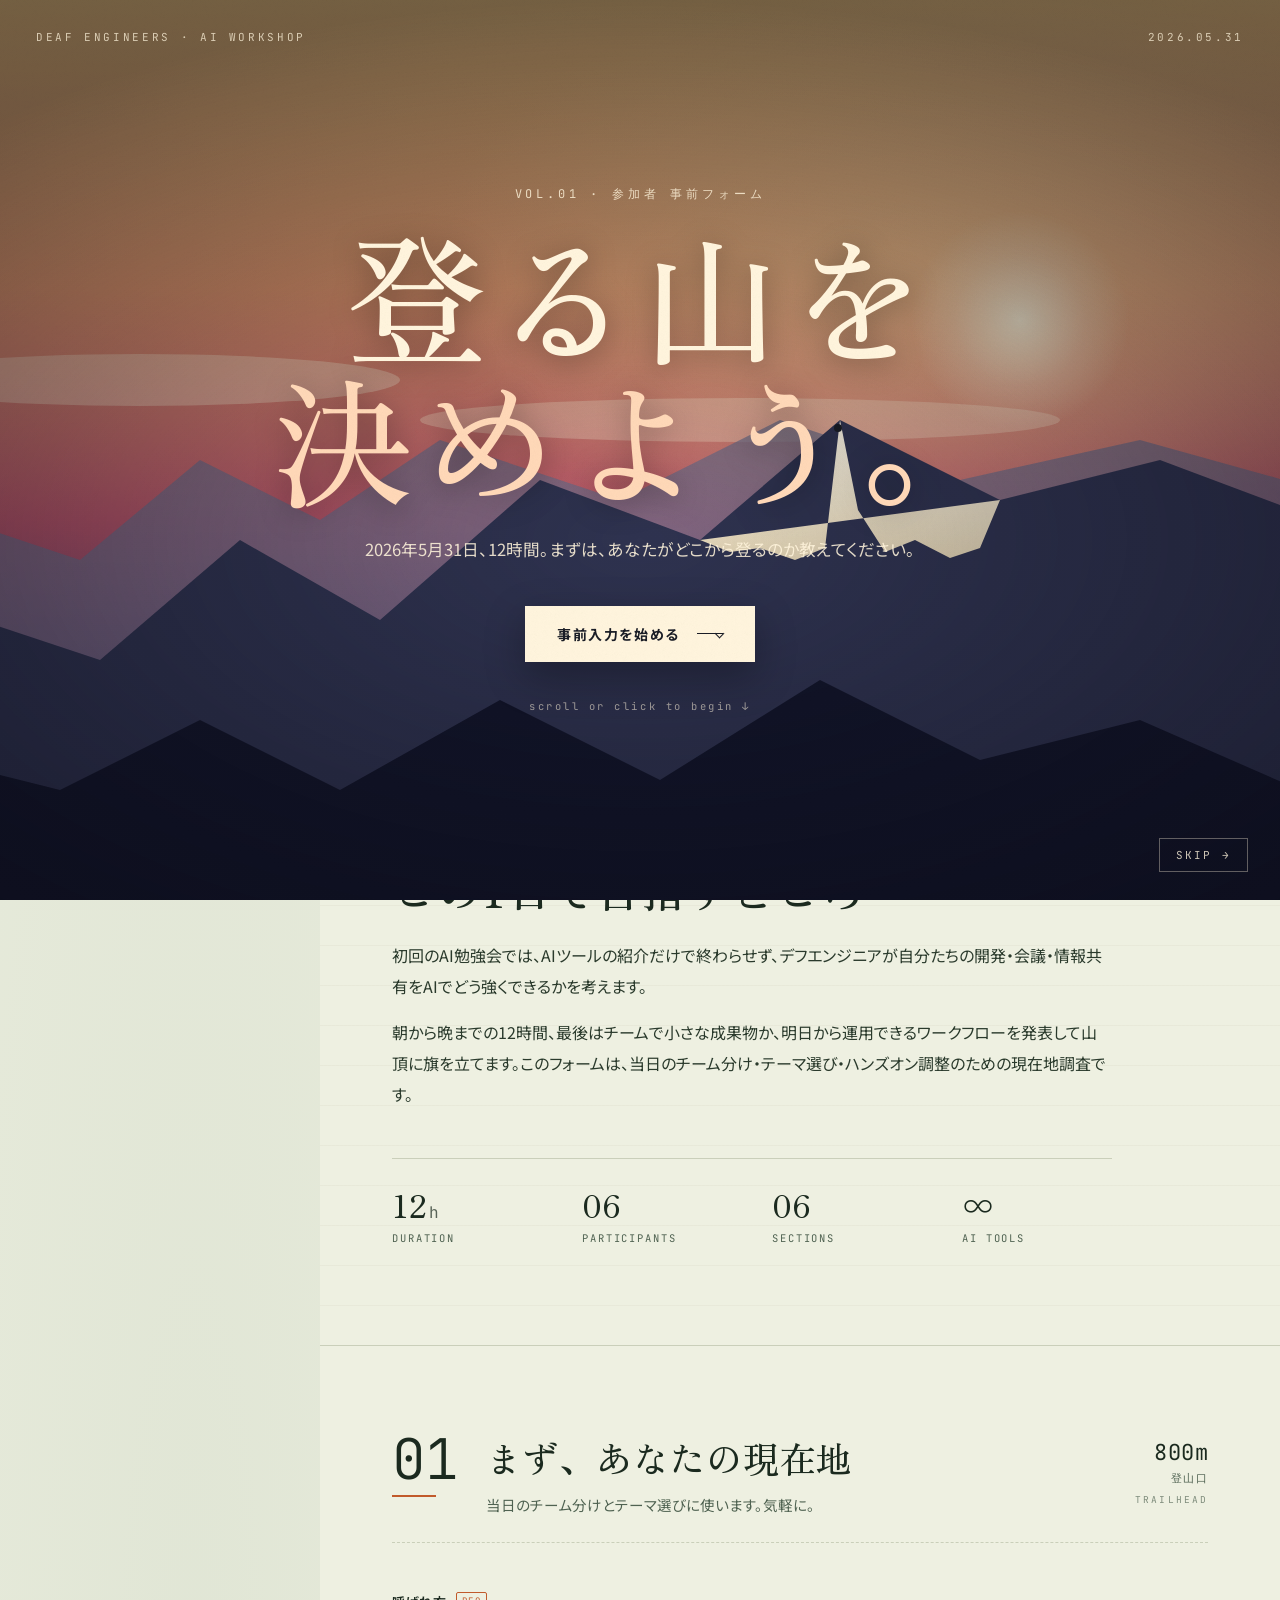
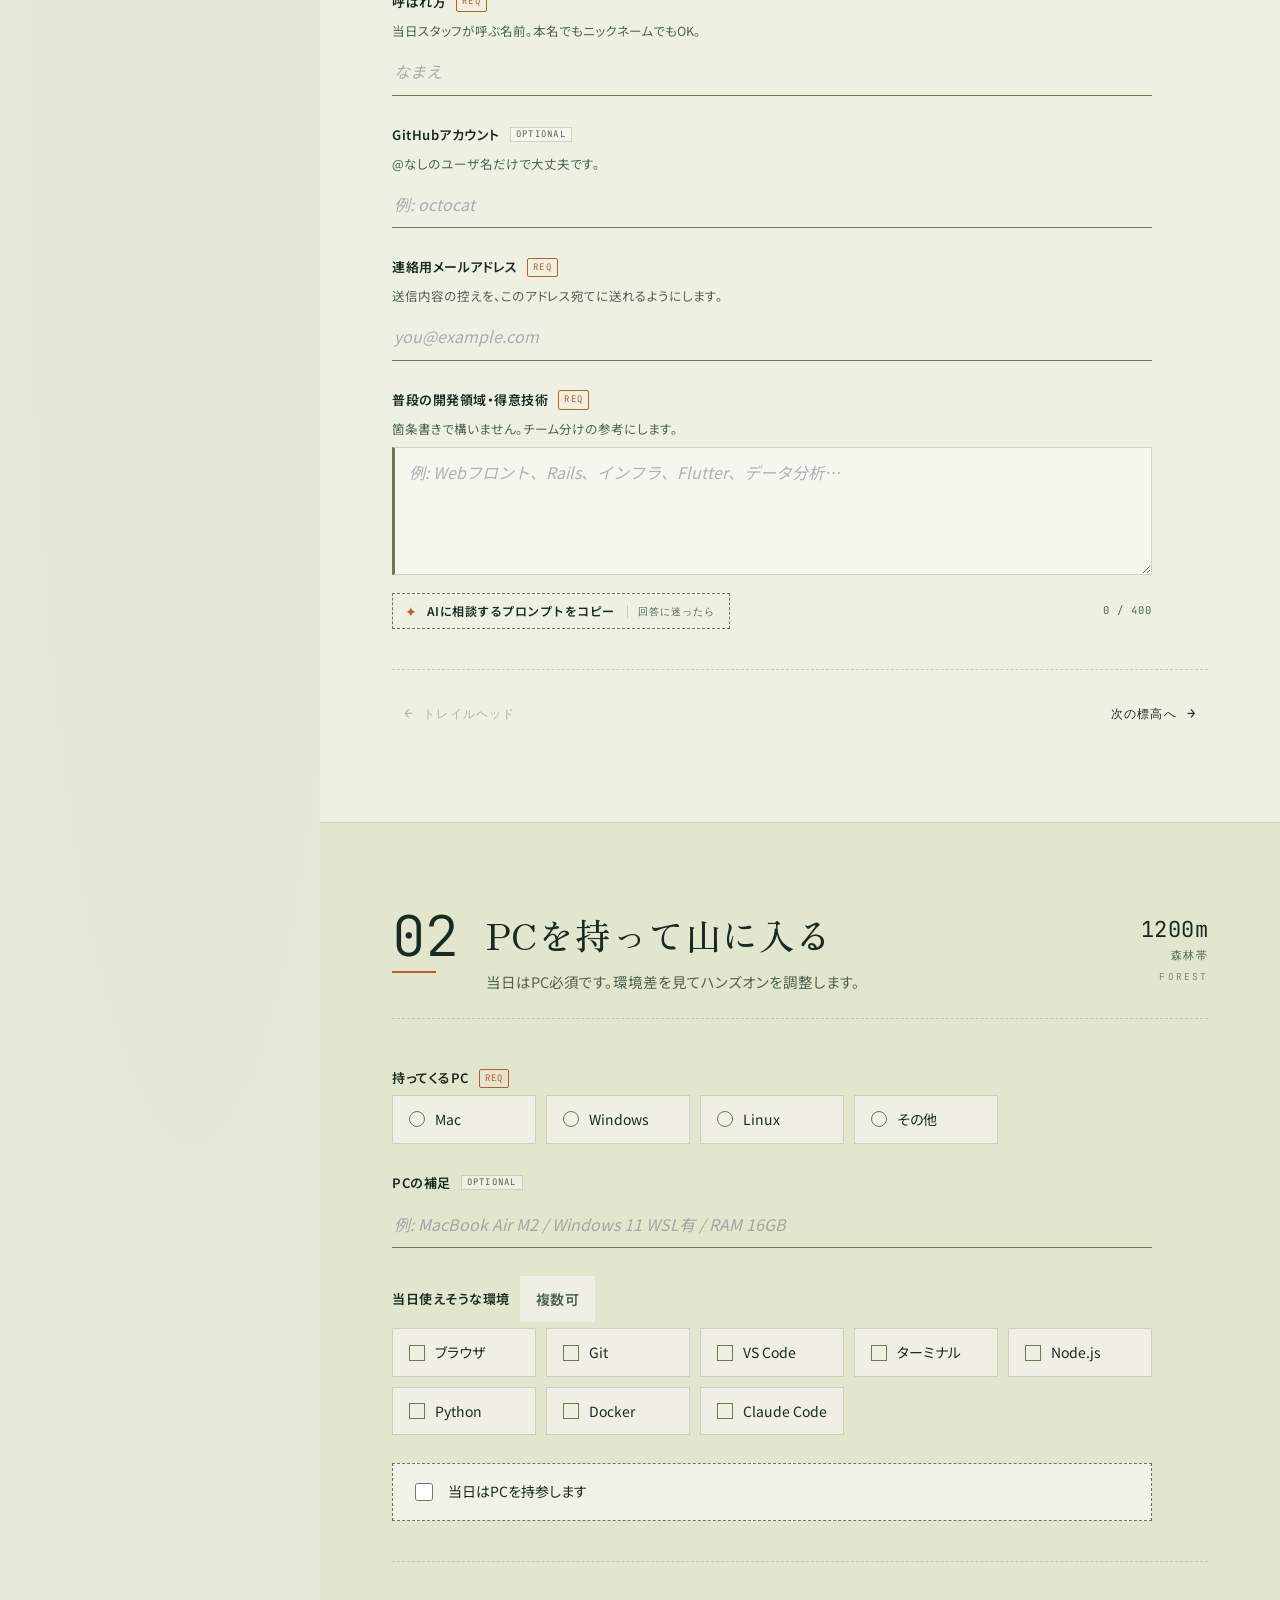
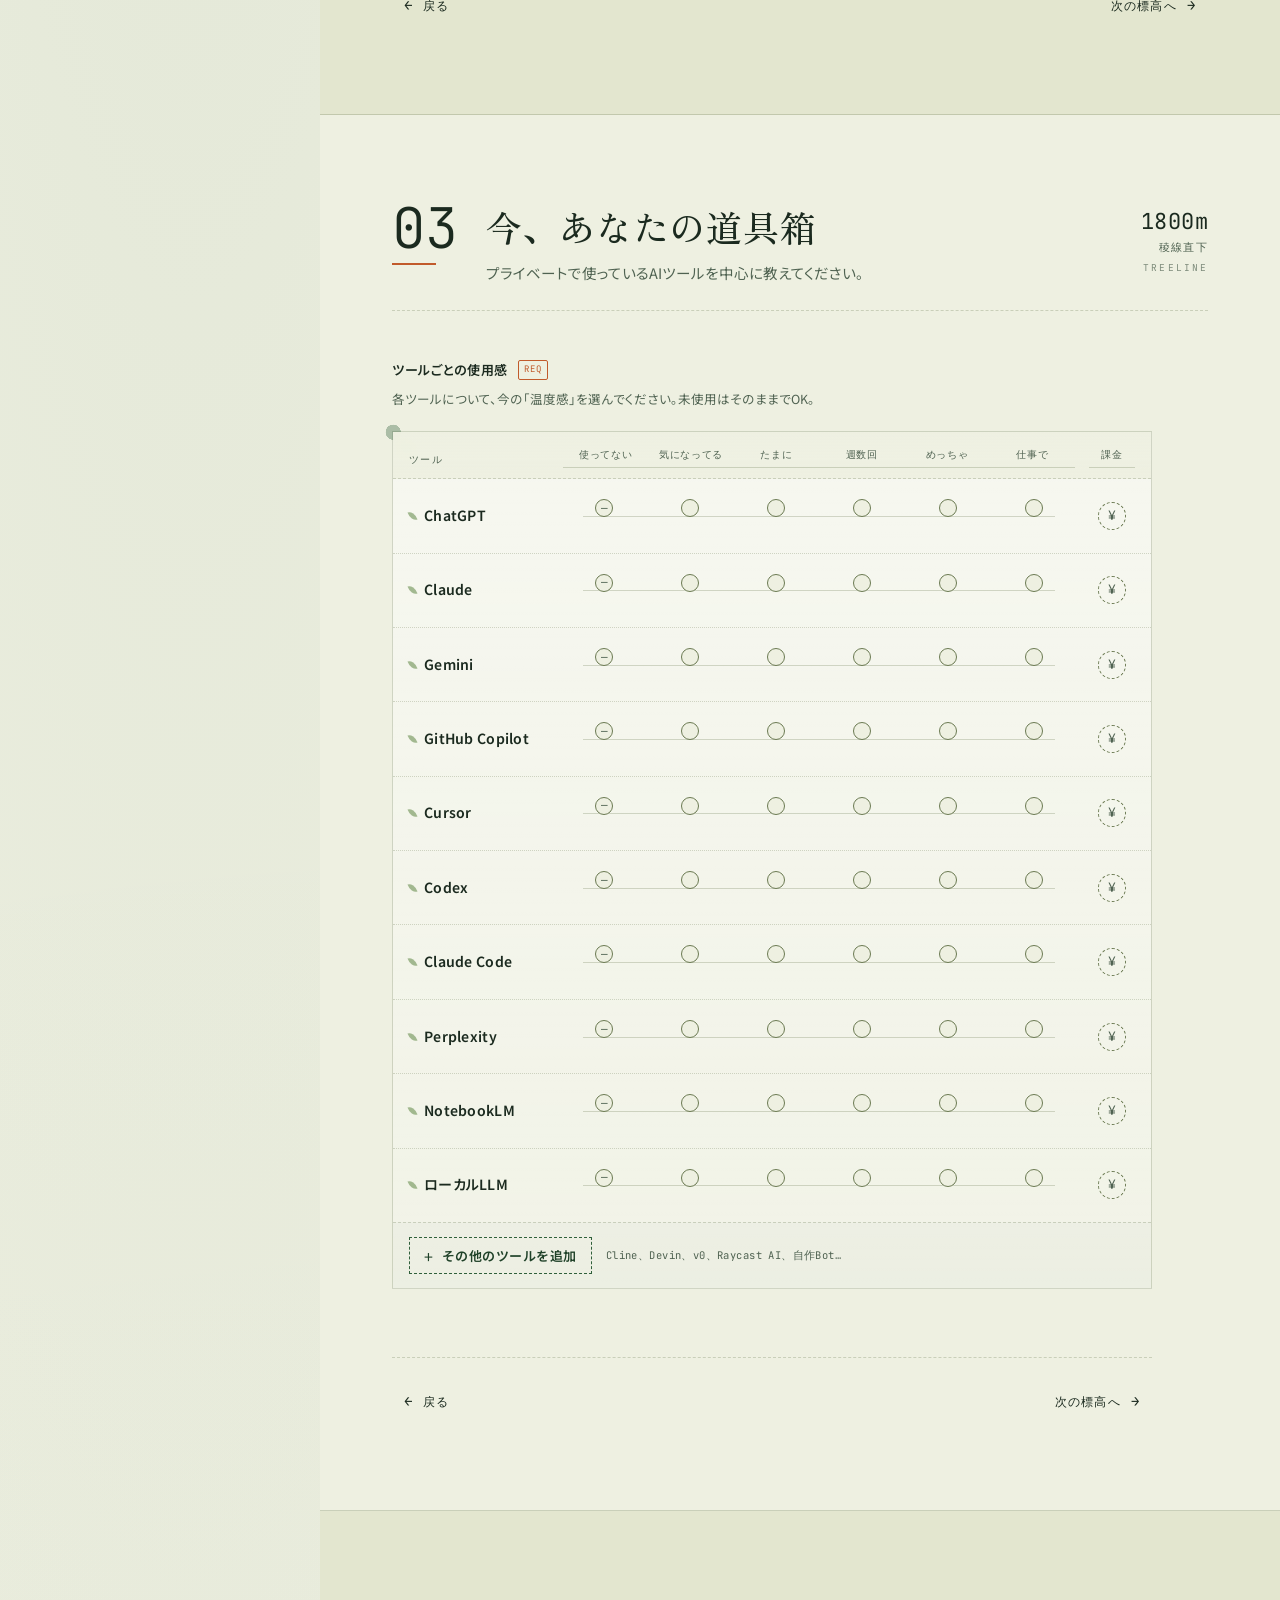
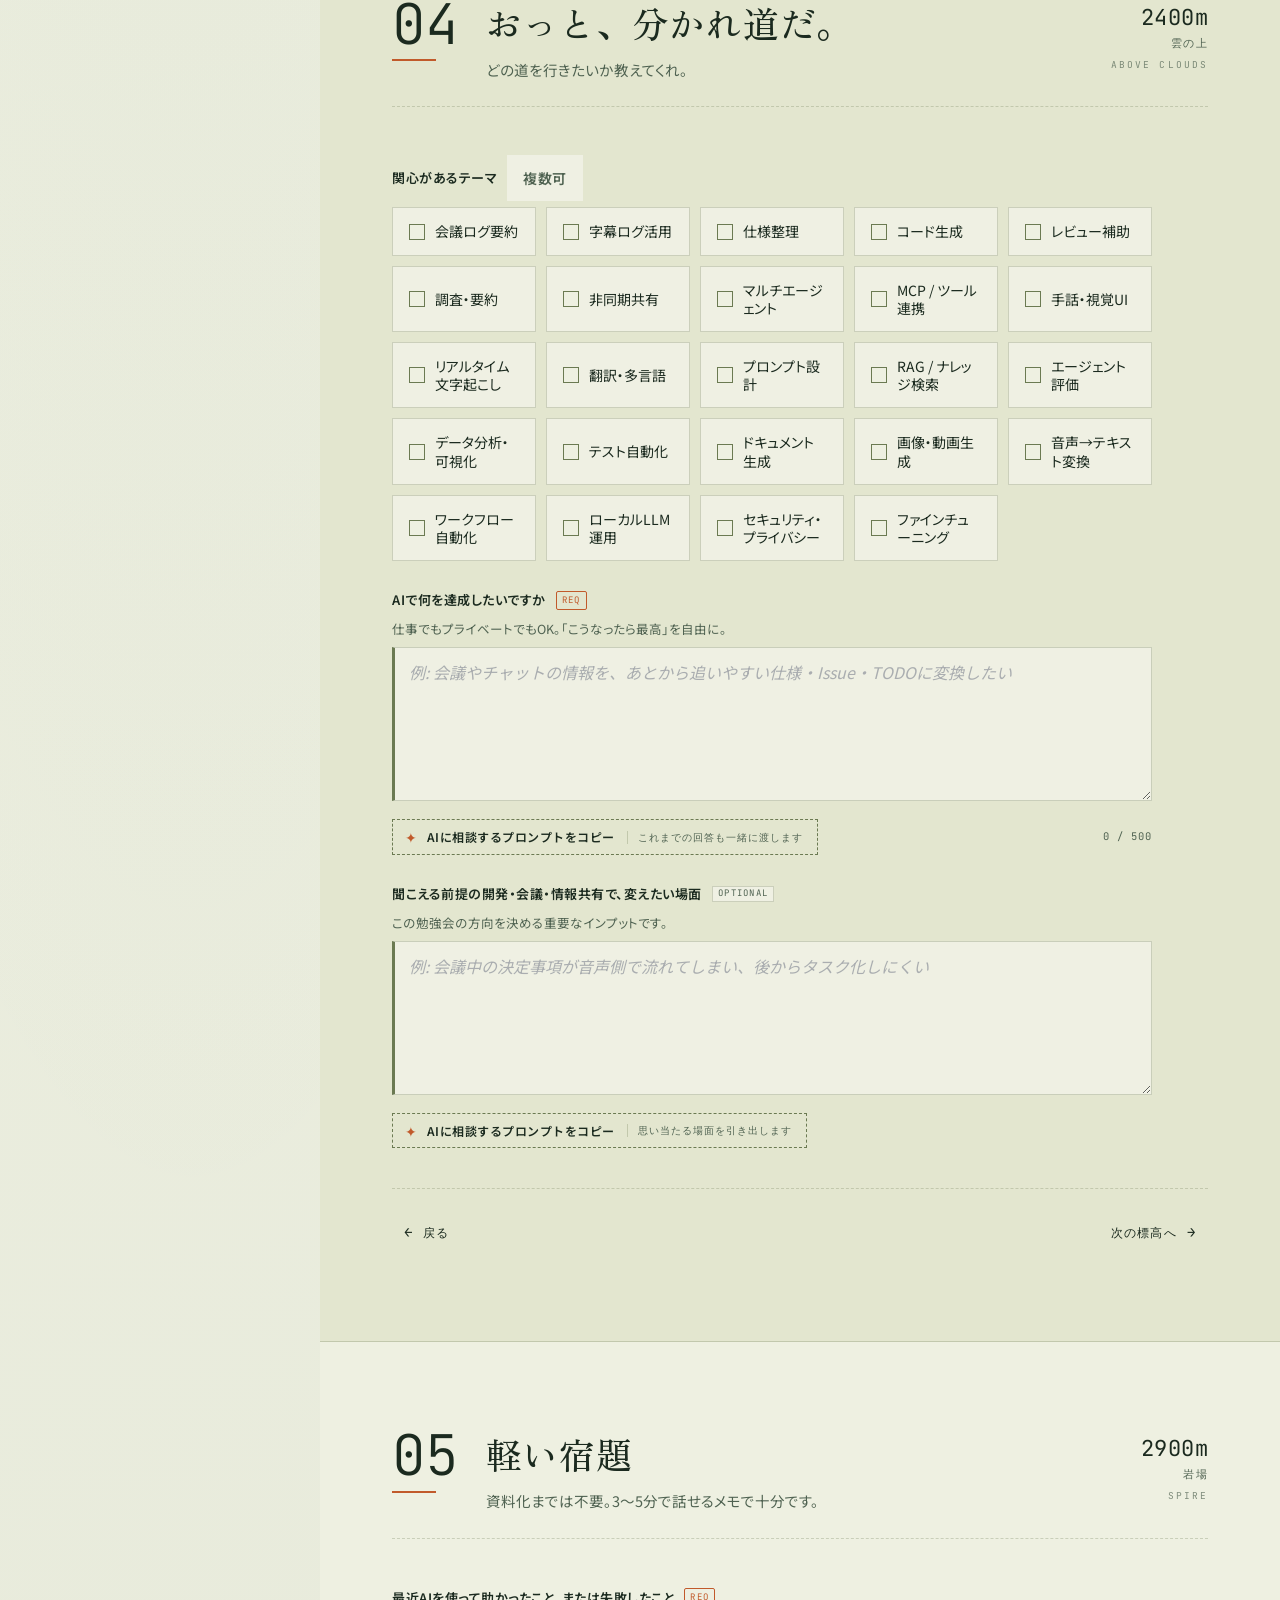
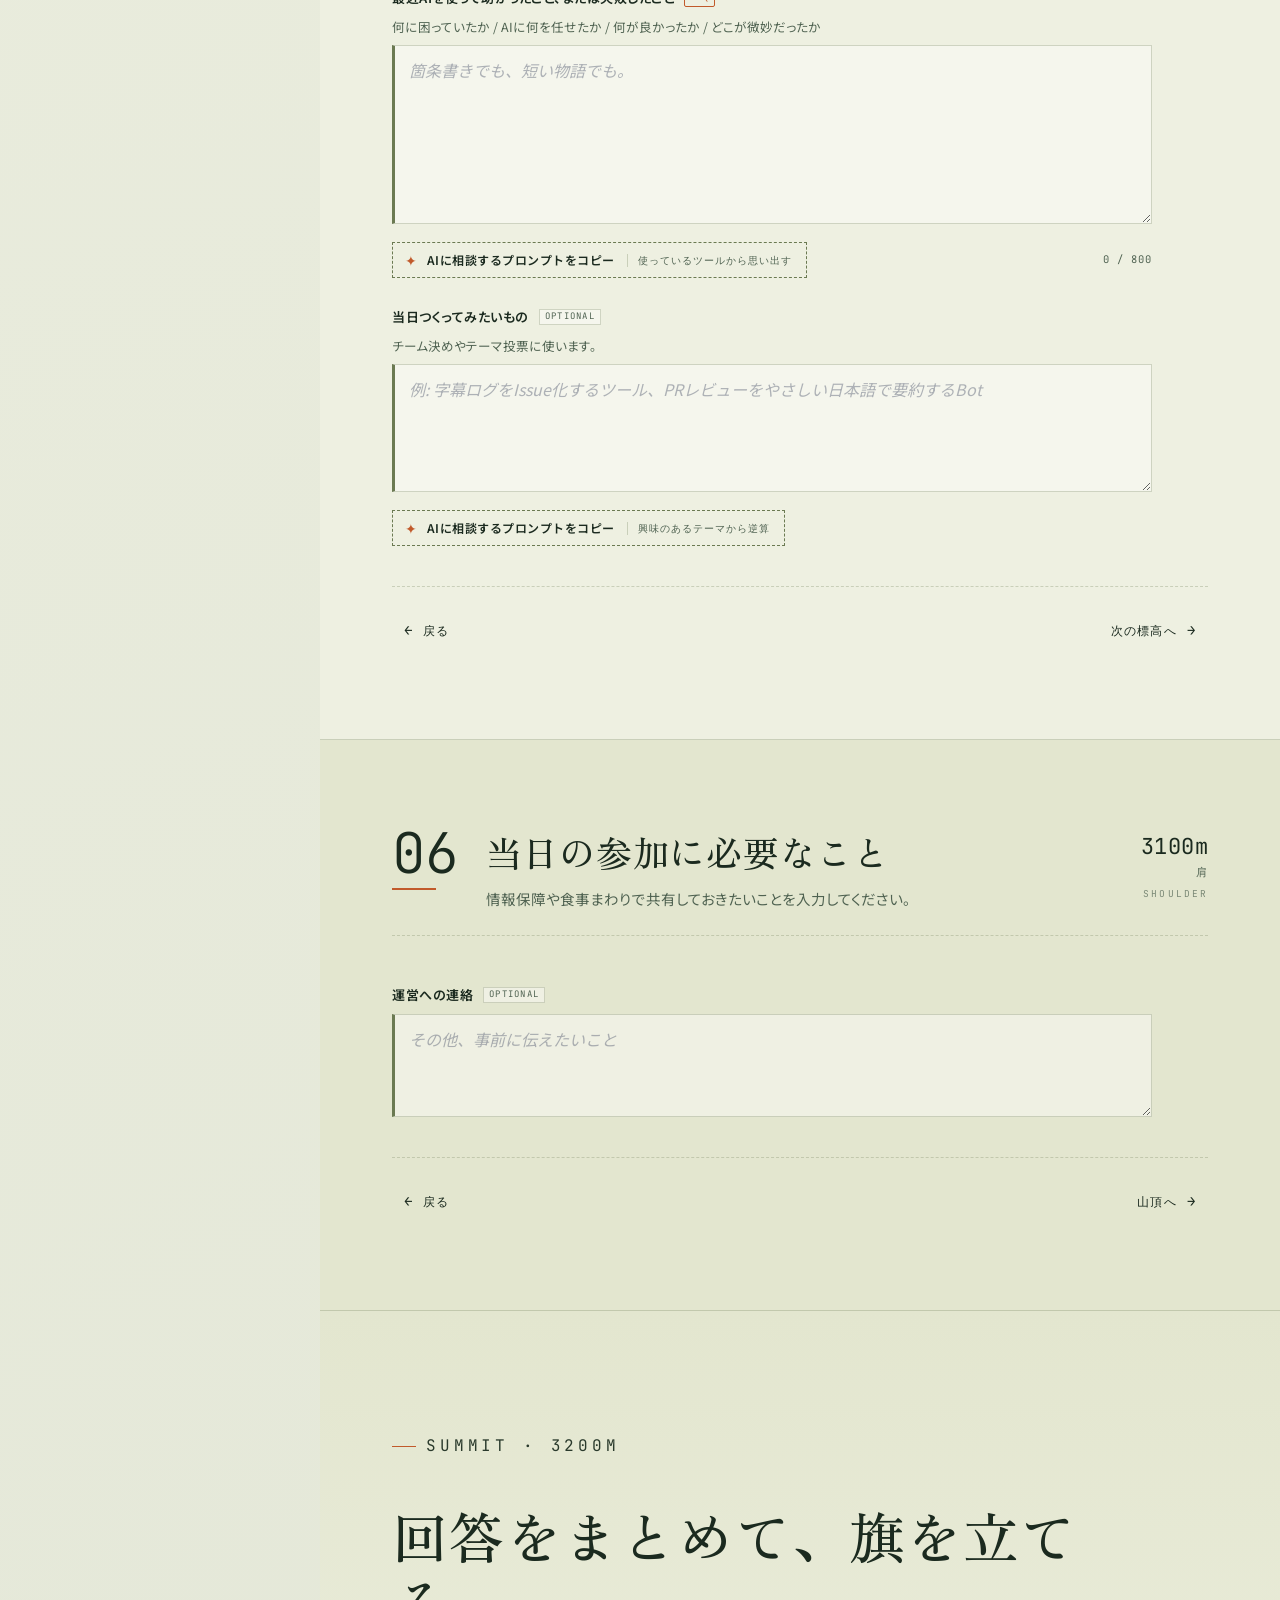
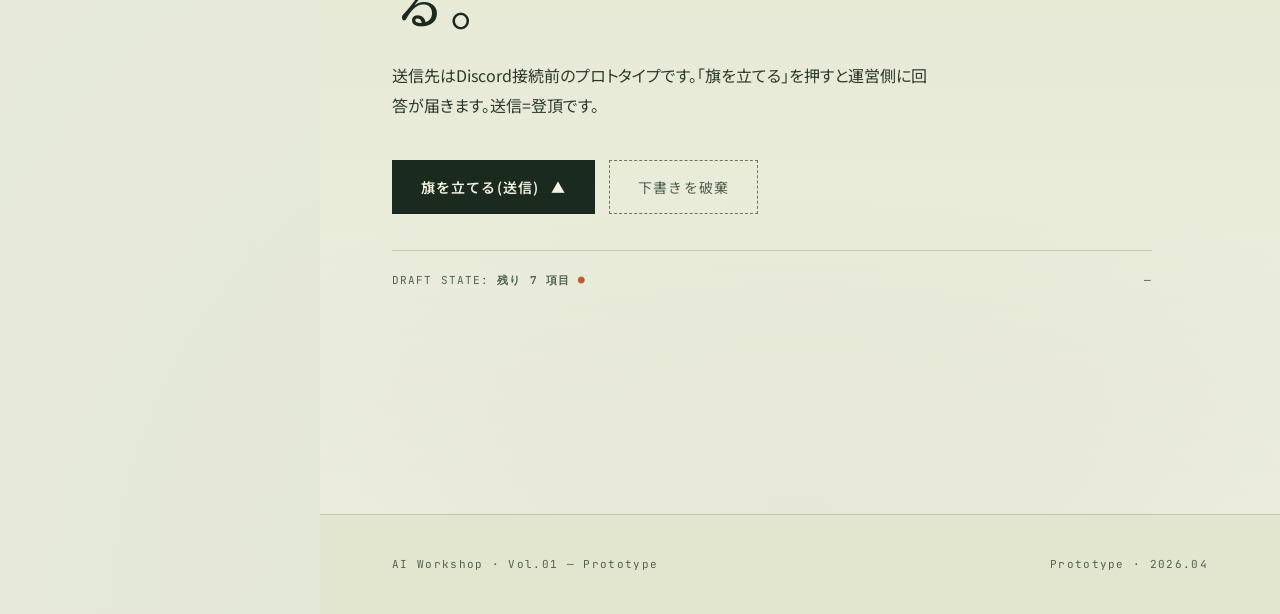
==== commit b5ae2d5e: "Add real form submission backend wiring" ====
--- a/index.html
+++ b/index.html
@@ -783,6 +783,7 @@
                 <span>DRAFT STATE: <b id="state-label">—</b></span>
                 <span id="last-saved">—</span>
               </div>
+              <p class="submit-message" id="submit-message" role="status" aria-live="polite"></p>
             </div>
           </section>
 
@@ -889,6 +890,7 @@
       </div>
     </div>
 
+    <script src="assets/config.js"></script>
     <script src="assets/app.js"></script>
   </body>
 </html>
--- a/assets/styles.css
+++ b/assets/styles.css
@@ -1165,6 +1165,20 @@
   gap: 12px;
 }
 .submit-state .missing { color: var(--route); }
+
+.submit-message {
+  min-height: 24px;
+  margin: 14px 0 0;
+  font-size: 13px;
+  line-height: 1.7;
+  color: var(--ink-soft);
+}
+.submit-message[data-type="error"] {
+  color: var(--route);
+}
+.submit-message[data-type="ok"] {
+  color: var(--peak-mid);
+}
 
 /* ==========================================================================
    Success overlay — summit reached
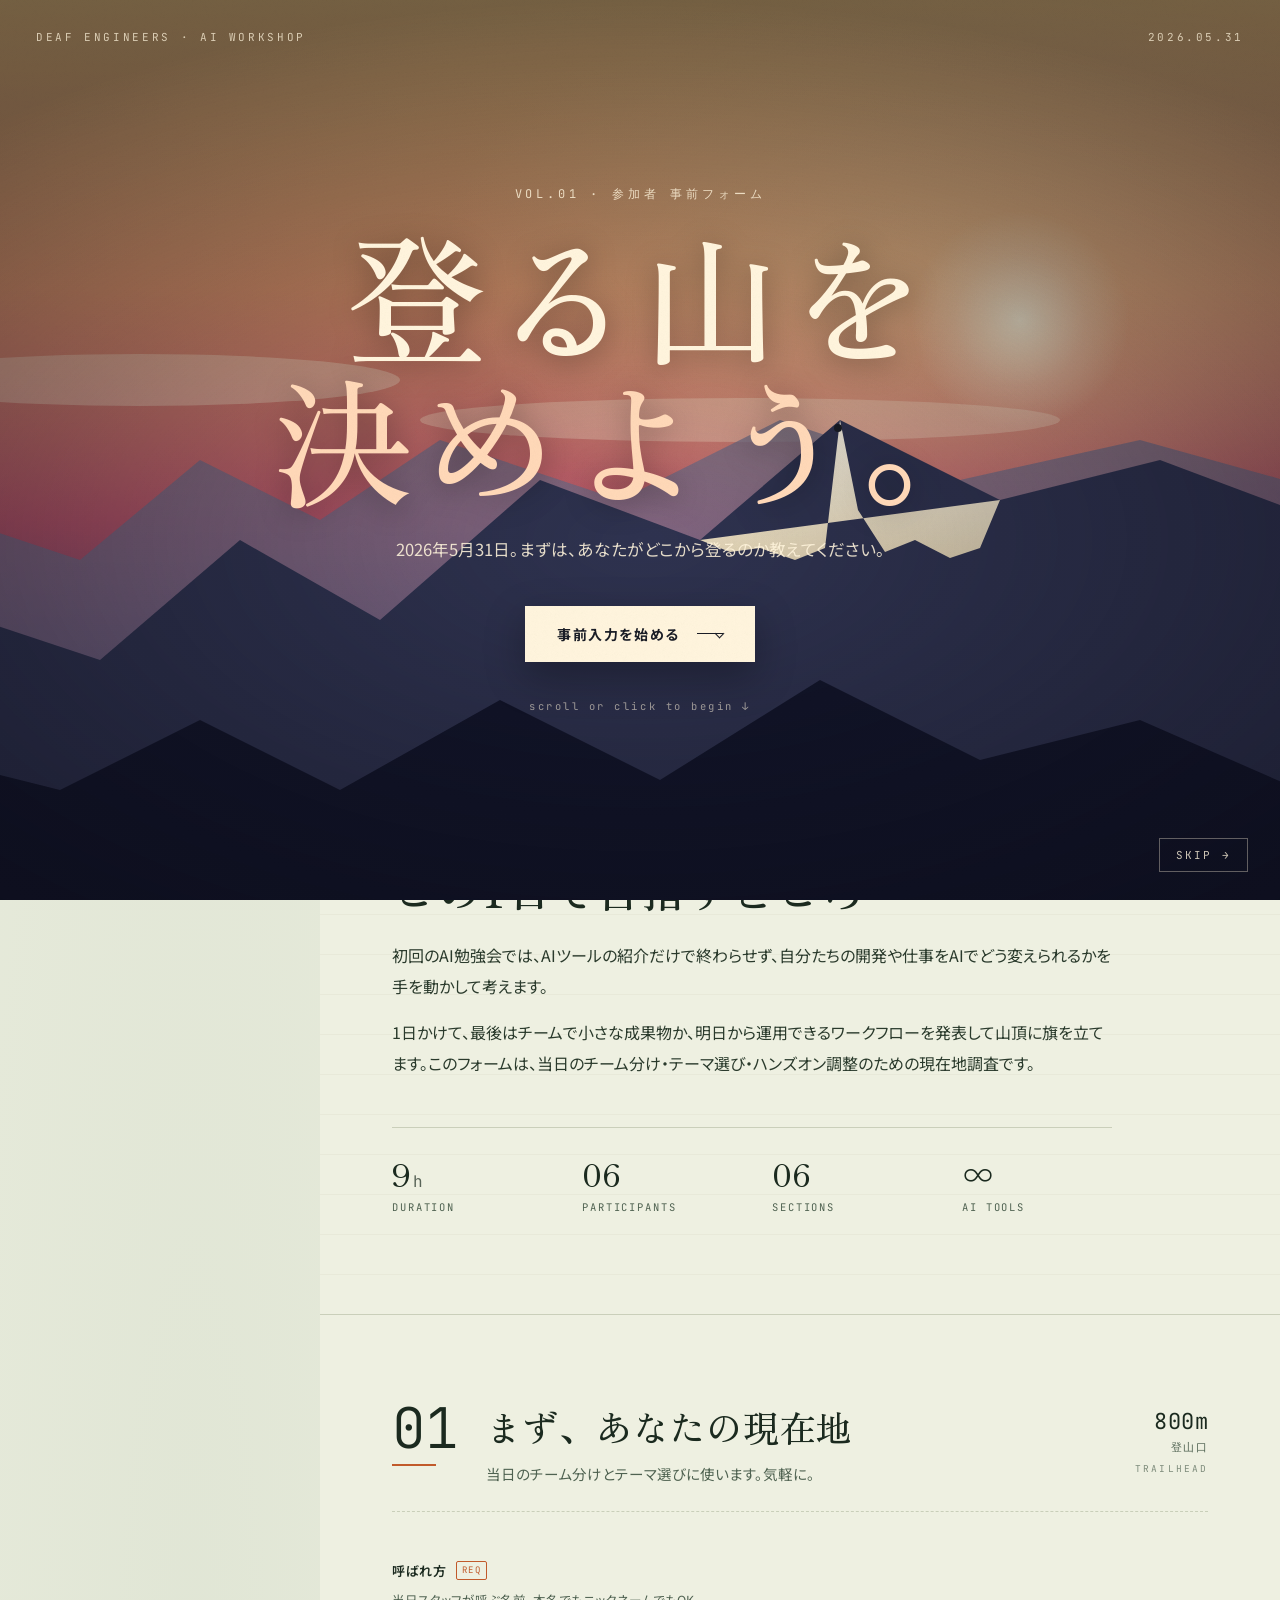
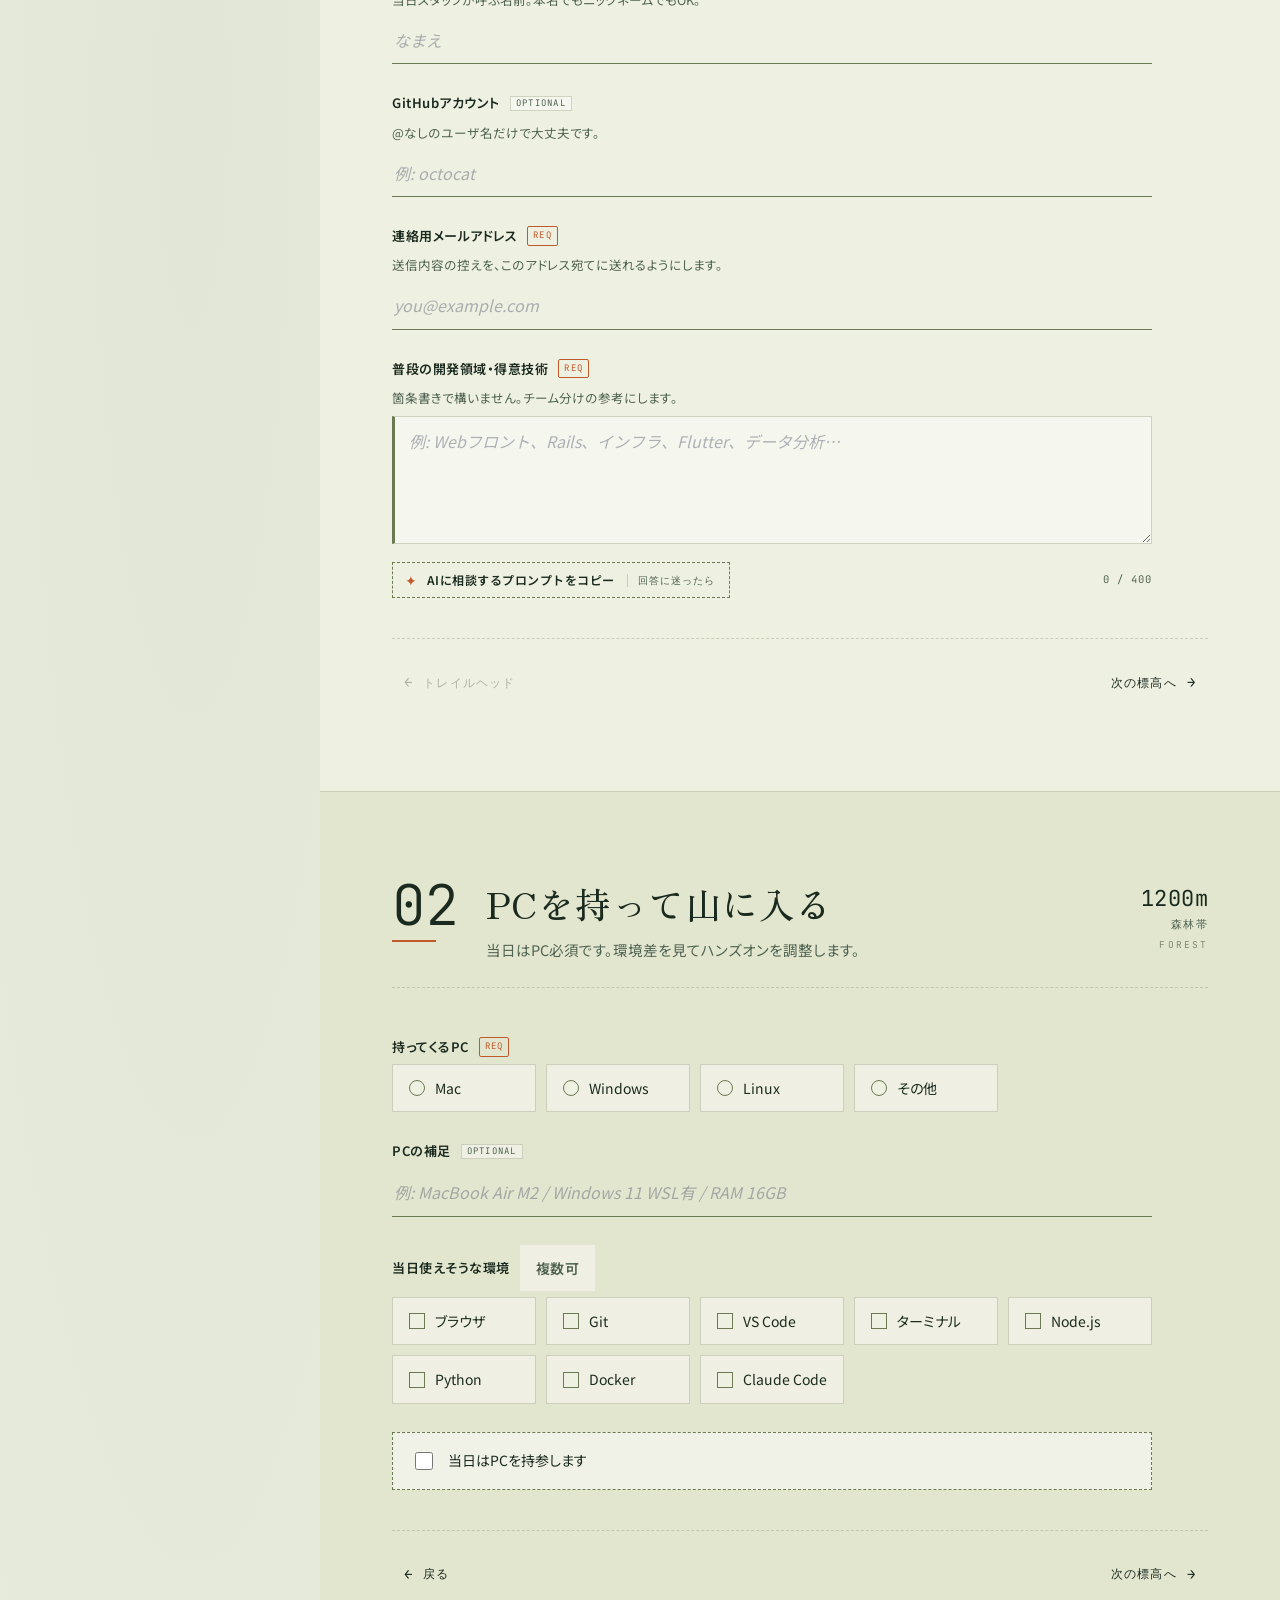
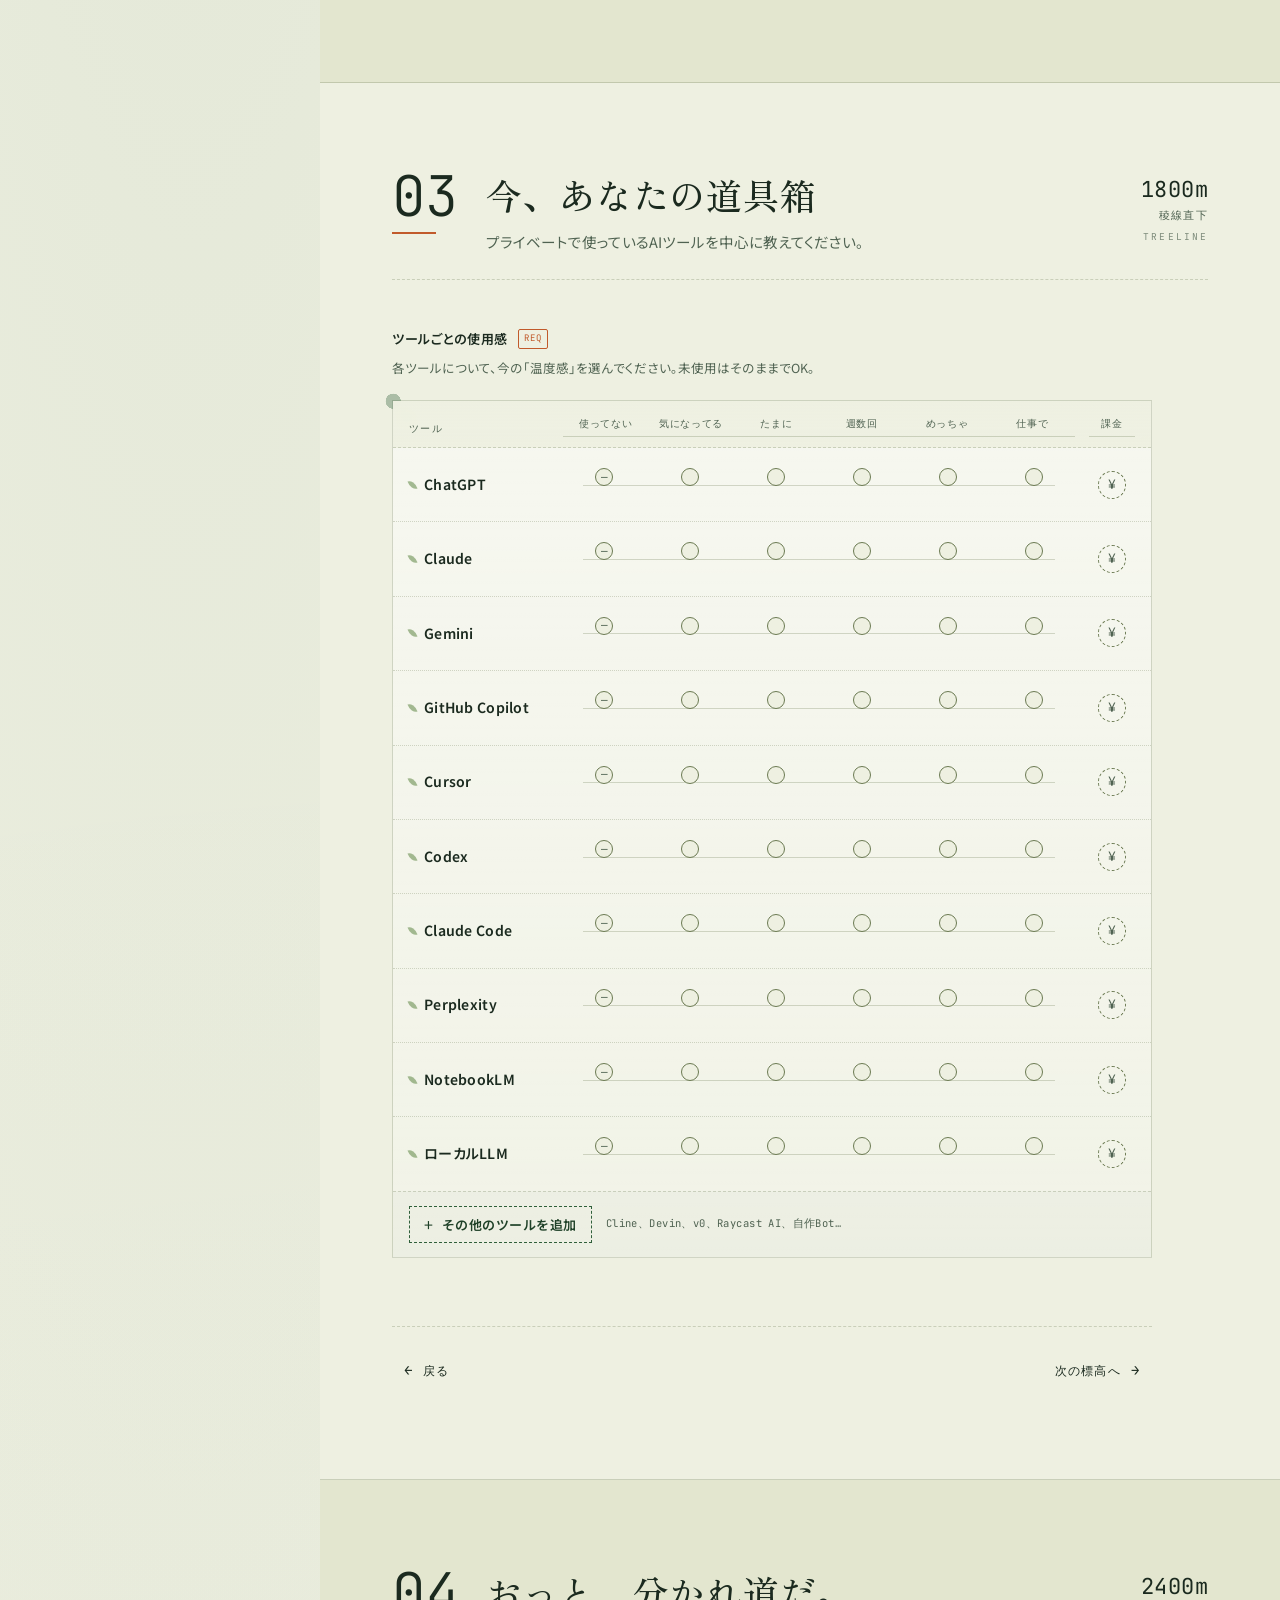
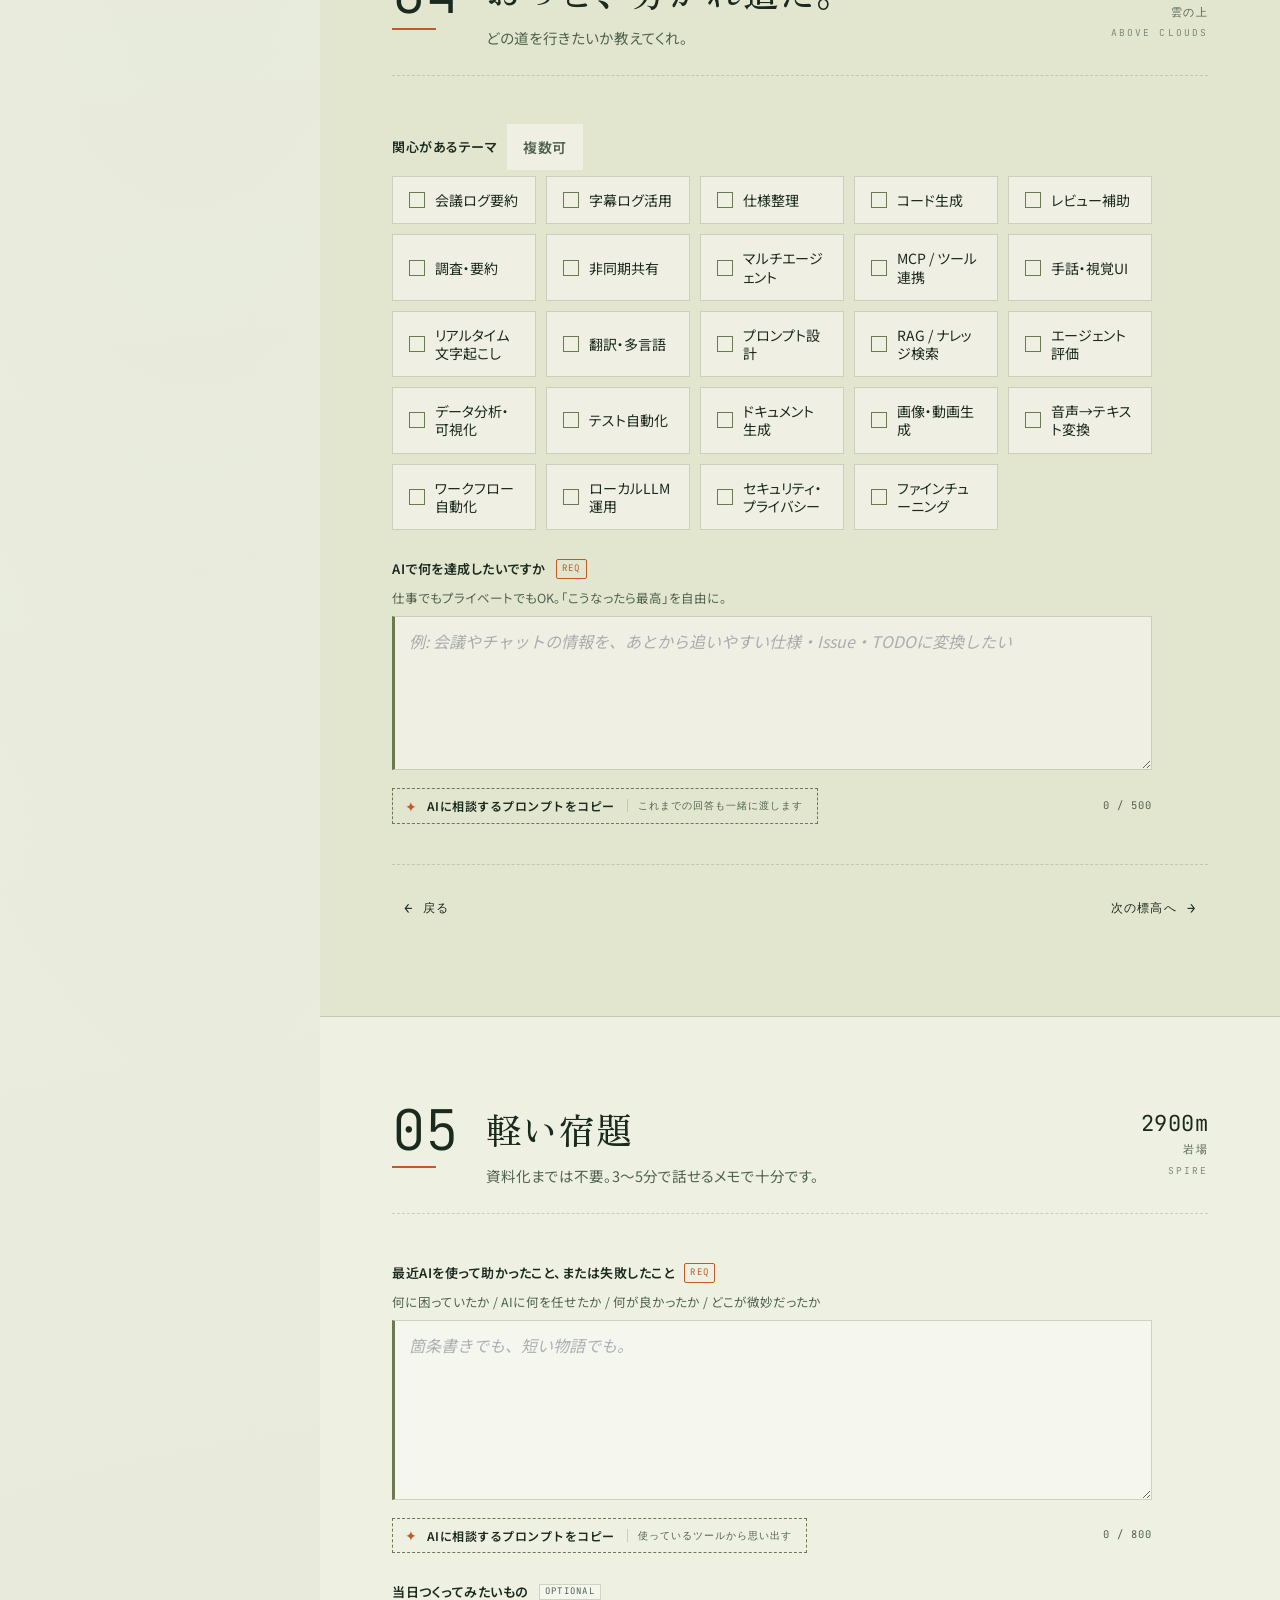
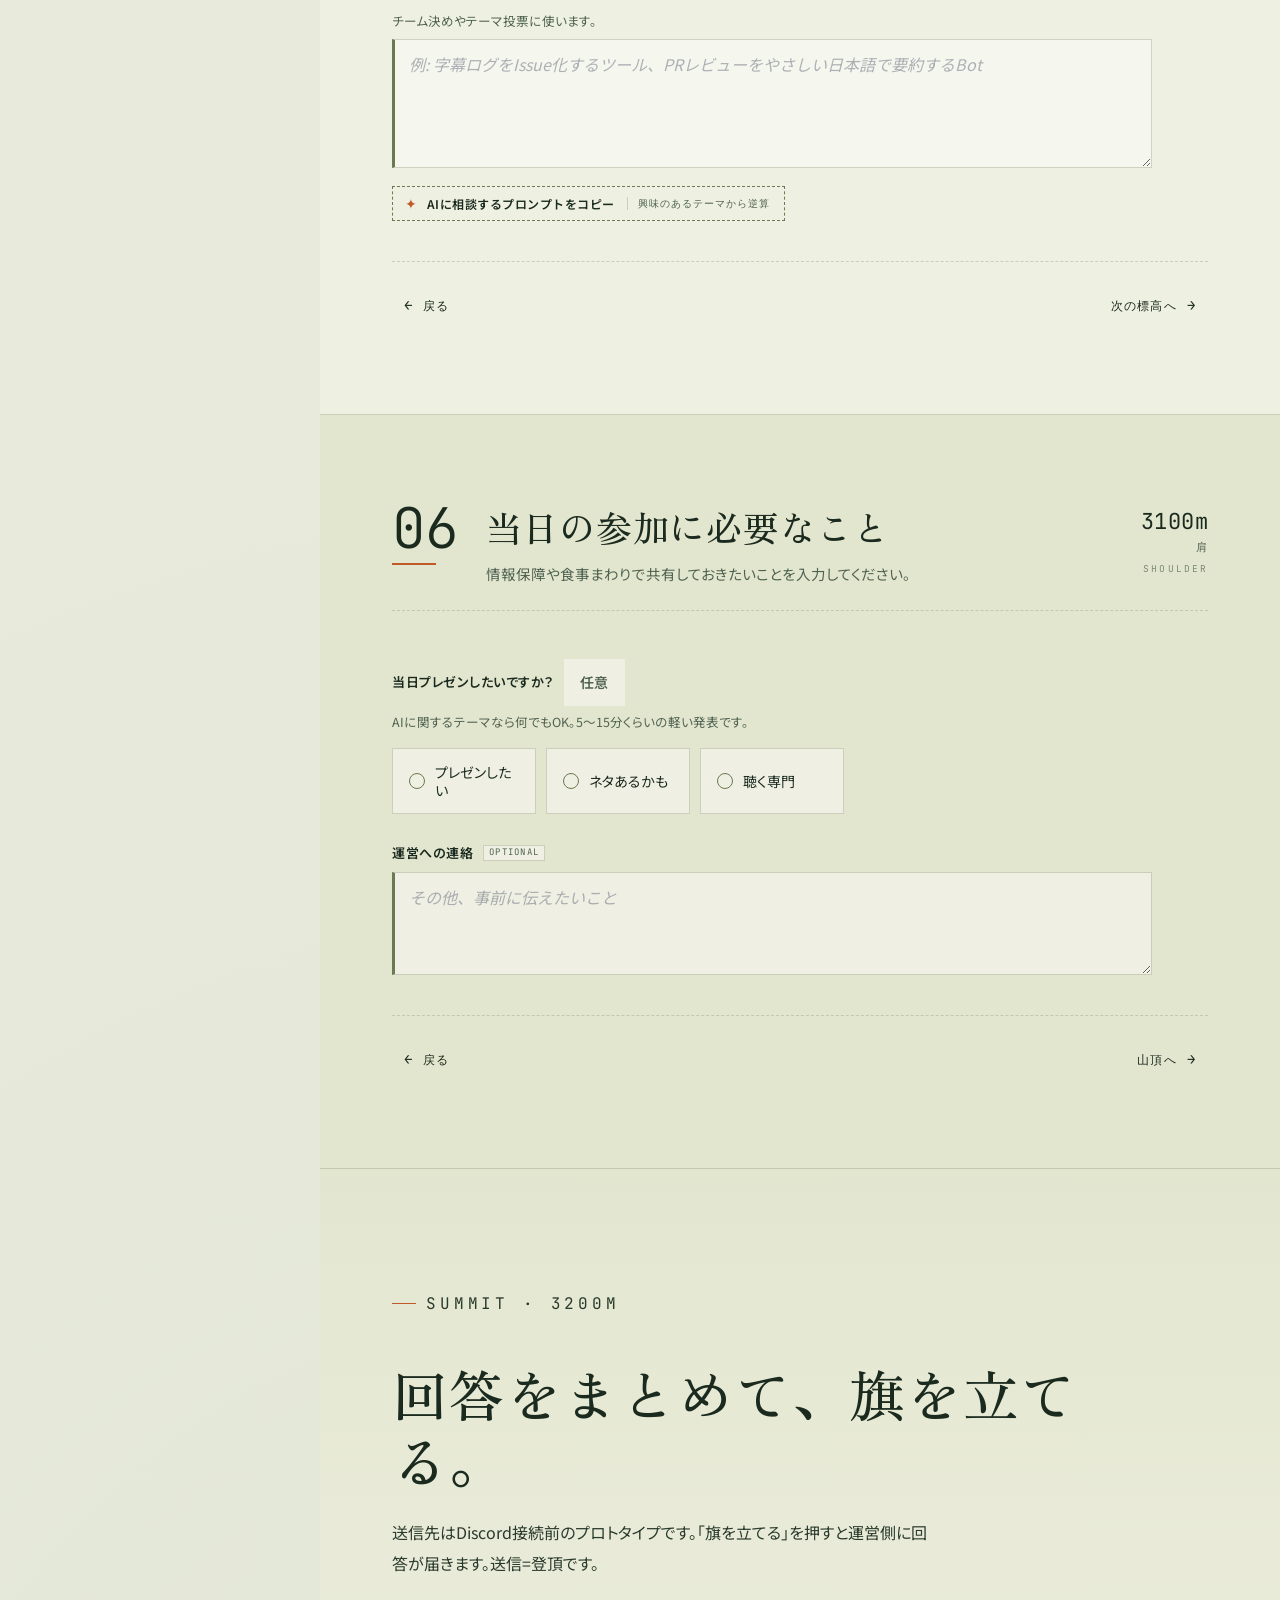
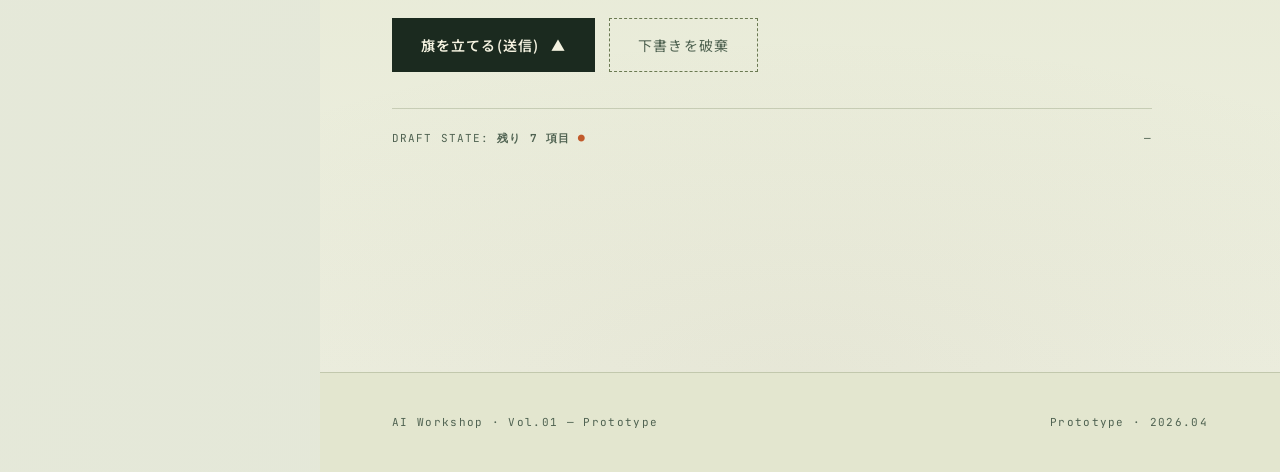
==== commit 6a91faa6: "feat: フォーム改修+勉強会素材一式追加 フォーム改修: - スマホ対応CSS（600px以下ブレークポイント） - プレゼン意欲項目追加（Step06: 3択ラジオ+条件付きテキストエリア） -" ====
--- a/index.html
+++ b/index.html
@@ -59,7 +59,7 @@
           <span class="sp-l sp-l1">登る</span><span class="sp-l sp-l2">山を</span><span class="sp-l sp-l3">決めよう。</span>
         </h1>
         <p class="splash-lede" id="sp-p">
-          2026年5月31日、12時間。まずは、あなたがどこから登るのか教えてください。
+          2026年5月31日。まずは、あなたがどこから登るのか教えてください。
         </p>
         <button class="splash-cta" id="sp-cta" type="button">
           <span>事前入力を始める</span>
@@ -166,7 +166,7 @@
 
         <div class="map-legend">
           <div class="kv"><span>DATE</span><b>05.31</b></div>
-          <div class="kv"><span>DURATION</span><b>12H</b></div>
+          <div class="kv"><span>DURATION</span><b>9H</b></div>
           <div class="kv"><span>CREW</span><b><span id="crew-count">0</span> / 6</b></div>
           <div class="kv"><span>TZ</span><b>JST+9</b></div>
         </div>
@@ -204,7 +204,7 @@
             </span>
             <span class="date-block">
               2026.05.31 SUN
-              <small>9:00 — 21:00 JST</small>
+              <small>10:00 — 19:00 JST</small>
             </span>
           </nav>
 
@@ -223,7 +223,7 @@
               </div>
               <div class="hm-item" role="listitem">
                 <span class="hm-label">DURATION</span>
-                <span class="hm-value">09:00 — 21:00</span>
+                <span class="hm-value">10:00 — 19:00</span>
               </div>
               <div class="hm-item" role="listitem">
                 <span class="hm-label">APPLIED</span>
@@ -248,14 +248,14 @@
             <p class="section-label">The Mountain</p>
             <h2>この1日で目指すところ</h2>
             <p>
-              初回のAI勉強会では、AIツールの紹介だけで終わらせず、デフエンジニアが自分たちの開発・会議・情報共有をAIでどう強くできるかを考えます。
+              初回のAI勉強会では、AIツールの紹介だけで終わらせず、自分たちの開発や仕事をAIでどう変えられるかを手を動かして考えます。
             </p>
             <p>
-              朝から晩までの12時間、最後はチームで小さな成果物か、明日から運用できるワークフローを発表して山頂に旗を立てます。このフォームは、当日のチーム分け・テーマ選び・ハンズオン調整のための現在地調査です。
+              1日かけて、最後はチームで小さな成果物か、明日から運用できるワークフローを発表して山頂に旗を立てます。このフォームは、当日のチーム分け・テーマ選び・ハンズオン調整のための現在地調査です。
             </p>
 
             <div class="intro-stats">
-              <div class="stat"><span class="n">12<small>h</small></span><span class="l">Duration</span></div>
+              <div class="stat"><span class="n">9<small>h</small></span><span class="l">Duration</span></div>
               <div class="stat"><span class="n">06</span><span class="l">Participants</span></div>
               <div class="stat"><span class="n">06</span><span class="l">Sections</span></div>
               <div class="stat"><span class="n">∞</span><span class="l">AI Tools</span></div>
@@ -663,18 +663,6 @@
                 <div class="error-msg">入力してください</div>
               </div>
 
-              <div class="field" data-prompt="pain">
-                <label class="label" for="f-pain">聞こえる前提の開発・会議・情報共有で、変えたい場面 <span class="opt">Optional</span></label>
-                <span class="hint">この勉強会の方向を決める重要なインプットです。</span>
-                <textarea id="f-pain" name="deafWorkflowPain" rows="5" placeholder="例: 会議中の決定事項が音声側で流れてしまい、後からタスク化しにくい"></textarea>
-                <div class="field-tools">
-                  <button type="button" class="prompt-btn" data-prompt-for="pain">
-                    <span class="pb-icon" aria-hidden="true">✦</span>
-                    <span class="pb-label">AIに相談するプロンプトをコピー</span>
-                    <span class="pb-hint">思い当たる場面を引き出します</span>
-                  </button>
-                </div>
-              </div>
             </div>
 
             <div class="step-nav">
@@ -750,6 +738,22 @@
             </div>
 
             <div class="fields">
+              <fieldset>
+                <legend>当日プレゼンしたいですか？ <span class="opt" style="border:none;color:var(--ink-soft);">任意</span></legend>
+                <span class="hint" style="font-size:12.5px;color:var(--ink-soft);line-height:1.6;margin-bottom:6px;display:block;">AIに関するテーマなら何でもOK。5〜15分くらいの軽い発表です。</span>
+                <div class="option-grid">
+                  <label class="opt radio"><input type="radio" name="presentationWilling" value="want" /><span class="box"></span>プレゼンしたい</label>
+                  <label class="opt radio"><input type="radio" name="presentationWilling" value="maybe" /><span class="box"></span>ネタあるかも</label>
+                  <label class="opt radio"><input type="radio" name="presentationWilling" value="listen" /><span class="box"></span>聴く専門</label>
+                </div>
+              </fieldset>
+
+              <div class="field" id="presentation-topic-field" style="display:none;">
+                <label class="label" for="f-pres-topic">どんなネタがありますか？ <span class="opt">Optional</span></label>
+                <span class="hint">ざっくりでOK。「AIで○○やってみた話」くらいの粒度で。</span>
+                <textarea id="f-pres-topic" name="presentationTopic" rows="3" placeholder="例: Claude CodeでAI幕府を運用してる話、NotebookLMで議事録を自動要約してみた、等"></textarea>
+              </div>
+
               <div class="field">
                 <label class="label" for="f-notes">運営への連絡 <span class="opt">Optional</span></label>
                 <textarea id="f-notes" name="notes" rows="3" placeholder="その他、事前に伝えたいこと"></textarea>
--- a/assets/styles.css
+++ b/assets/styles.css
@@ -2179,3 +2179,108 @@
   .lv { padding: 6px 2px; }
   .tool-row-add-wrap { flex-wrap: wrap; }
 }
+
+/* ==========================================================================
+   Mobile — global responsive fixes
+   ========================================================================== */
+
+/* --- Small screens (phones) --- */
+@media (max-width: 600px) {
+  /* Step header: stack vertically, hide altitude on very small screens */
+  .form-step .step-head {
+    grid-template-columns: auto 1fr;
+    grid-template-areas:
+      "num title"
+      "num title";
+    gap: 12px 16px;
+  }
+  .step-altitude { display: none; }
+  .step-number { font-size: 40px; }
+  .step-title h2 { font-size: 22px; }
+
+  /* Reduce section padding */
+  .form-step { padding: 48px 16px; }
+  .intro { padding: 48px 16px; }
+  .summit-band { padding: 64px 16px 80px; }
+
+  /* Hero — compact */
+  .hero {
+    min-height: 360px;
+    padding: 24px 16px 48px;
+  }
+  .hero-copy { padding-top: 24px; }
+  .hero-copy h1 { font-size: 36px; }
+  .hero-copy .lede { font-size: 14px; }
+  .hero-meta { gap: 12px 20px; font-size: 10.5px; }
+  .hero-action { padding: 14px 20px; font-size: 13px; }
+  .topbar { font-size: 9.5px; flex-wrap: wrap; gap: 6px; }
+  .topbar .date-block small { font-size: 8.5px; }
+
+  /* Navigation buttons — bigger tap targets */
+  .step-nav { flex-wrap: wrap; gap: 10px; }
+  .step-nav .prev,
+  .step-nav .next {
+    padding: 14px 16px;
+    font-size: 13px;
+    min-height: 48px;
+  }
+
+  /* Option/check grids — 2 columns on mobile */
+  .option-grid,
+  .check-grid {
+    grid-template-columns: repeat(2, 1fr);
+    gap: 8px;
+  }
+  .opt { padding: 12px 10px; font-size: 13px; }
+
+  /* Textarea & inputs — comfortable touch */
+  input[type="text"],
+  input[type="email"],
+  textarea,
+  select {
+    font-size: 16px; /* prevents iOS zoom */
+    padding: 12px 8px;
+  }
+
+  /* Prompt buttons — stack label */
+  .prompt-btn {
+    padding: 10px 12px;
+    font-size: 12px;
+  }
+  .prompt-btn .pb-hint { display: none; }
+
+  /* Summit card — fit mobile */
+  .summit-card .card-body { padding: 24px 20px 20px; }
+  .summit-card .card-body h3 { font-size: 24px; }
+  .summit-card .card-actions {
+    padding: 16px 20px 20px;
+    flex-direction: column;
+  }
+  .summit-card .card-actions .btn { width: 100%; justify-content: center; }
+  .summit-card .top-strip { height: 160px; }
+
+  /* Summit band actions */
+  .summit-actions { flex-direction: column; }
+  .summit-actions .btn { width: 100%; justify-content: center; }
+
+  /* Save chip — keep clear of thumb area */
+  .save-chip { bottom: 12px; right: 12px; font-size: 10px; padding: 8px 12px; }
+
+  /* Footer */
+  .footer { padding: 24px 16px; font-size: 10px; }
+
+  /* Splash — mobile adjustments */
+  .splash-topbar { top: 16px; left: 16px; right: 16px; font-size: 9.5px; }
+  .splash-content { padding: 40px 20px; gap: 14px; }
+  .splash-title { font-size: clamp(40px, 10vw, 72px); }
+  .splash-lede { font-size: 13px; line-height: 1.8; }
+  .splash-cta { padding: 16px 24px; font-size: 13px; }
+  .splash-skip { bottom: 16px; right: 16px; padding: 8px 12px; font-size: 10px; }
+  .splash-hint { font-size: 9.5px; }
+
+  /* Intro stats */
+  .intro-stats { grid-template-columns: repeat(2, 1fr); gap: 16px 24px; }
+
+  /* Email receipt */
+  .email-receipt .mail-lines { font-size: 10.5px; gap: 4px 10px; }
+}
